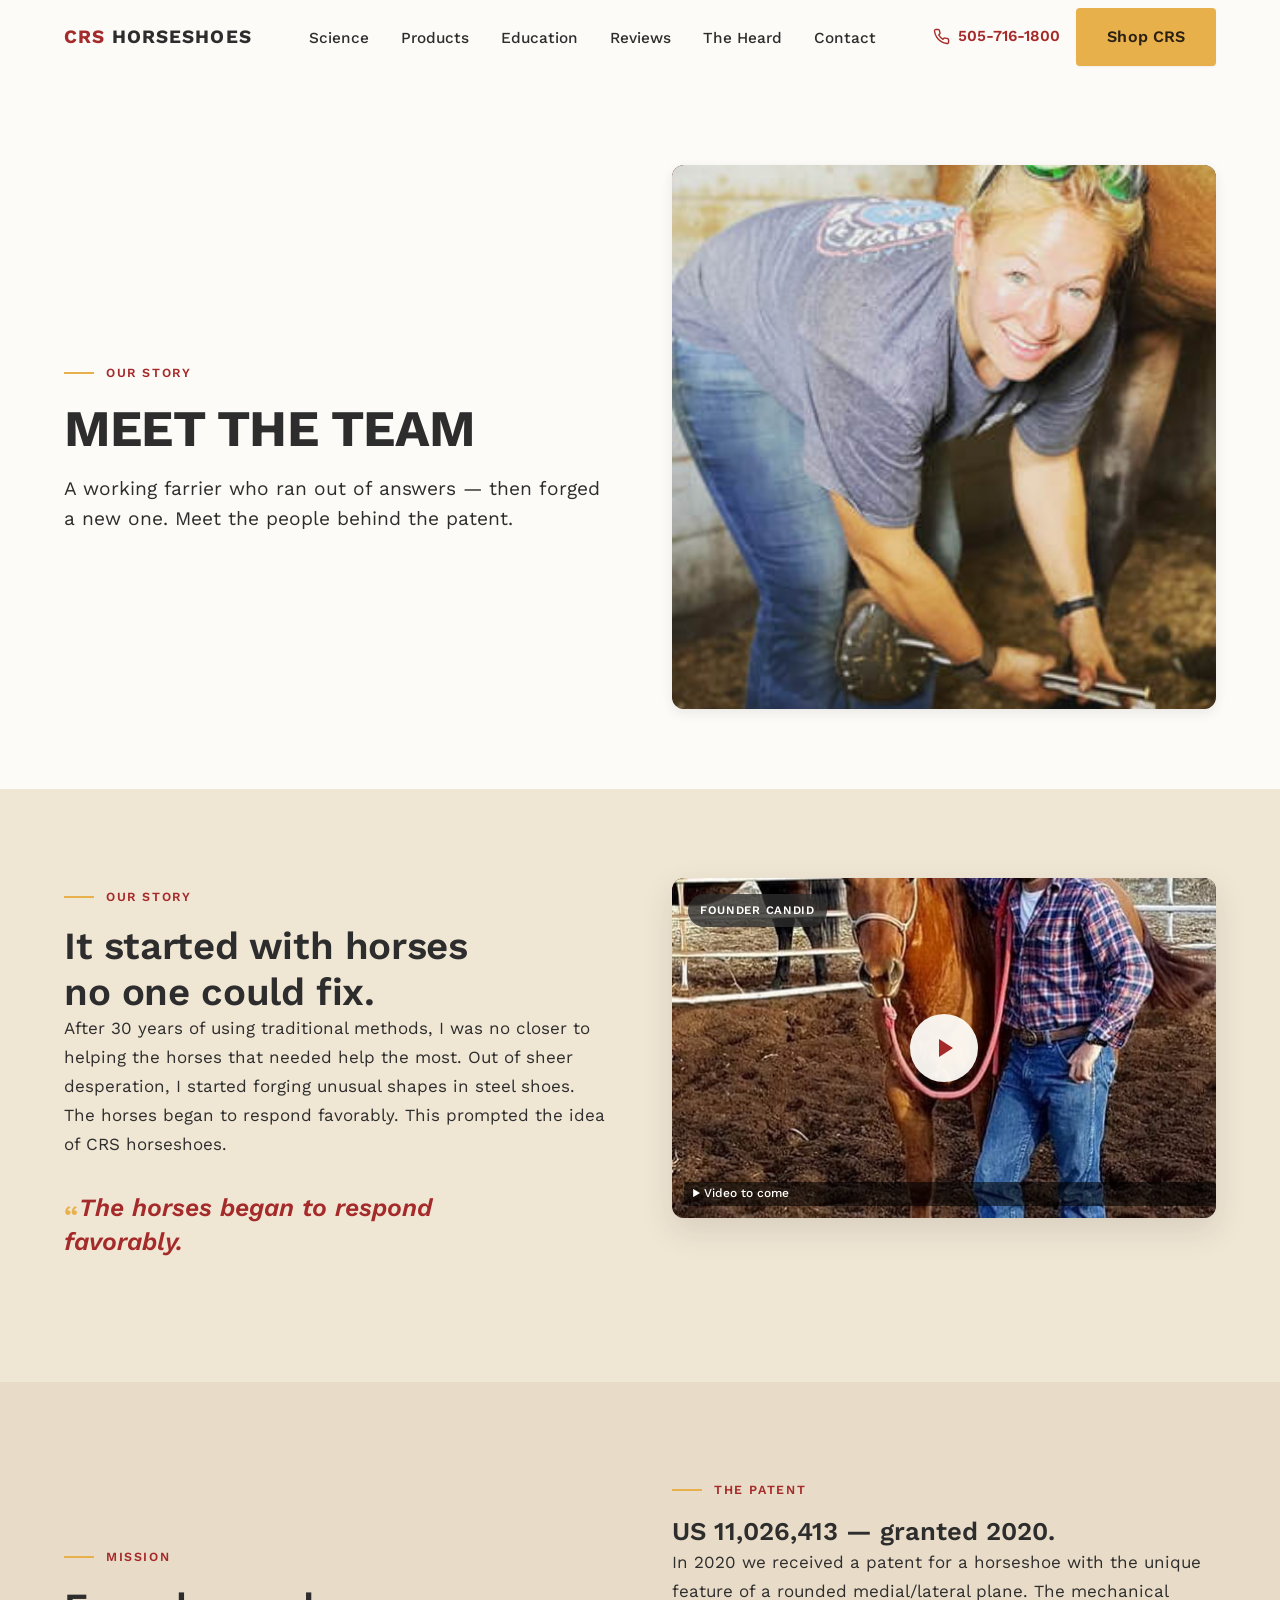
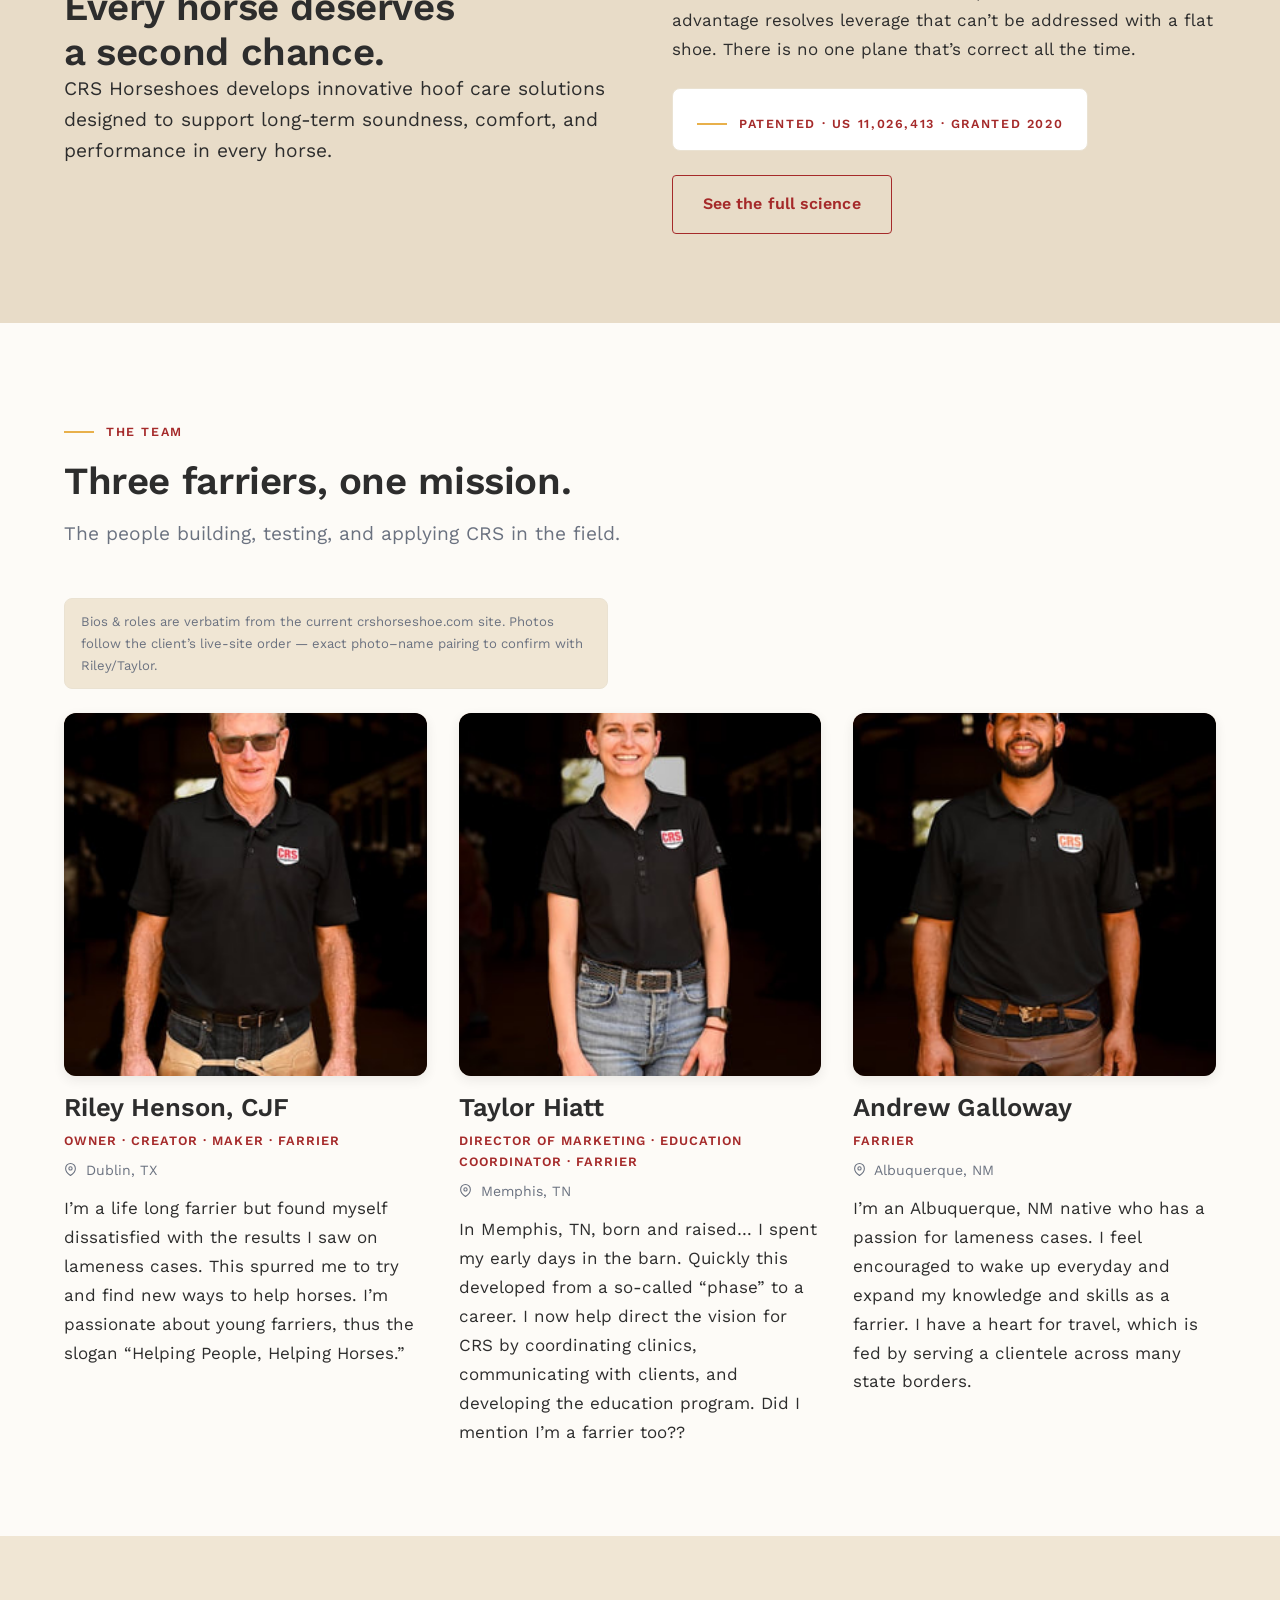
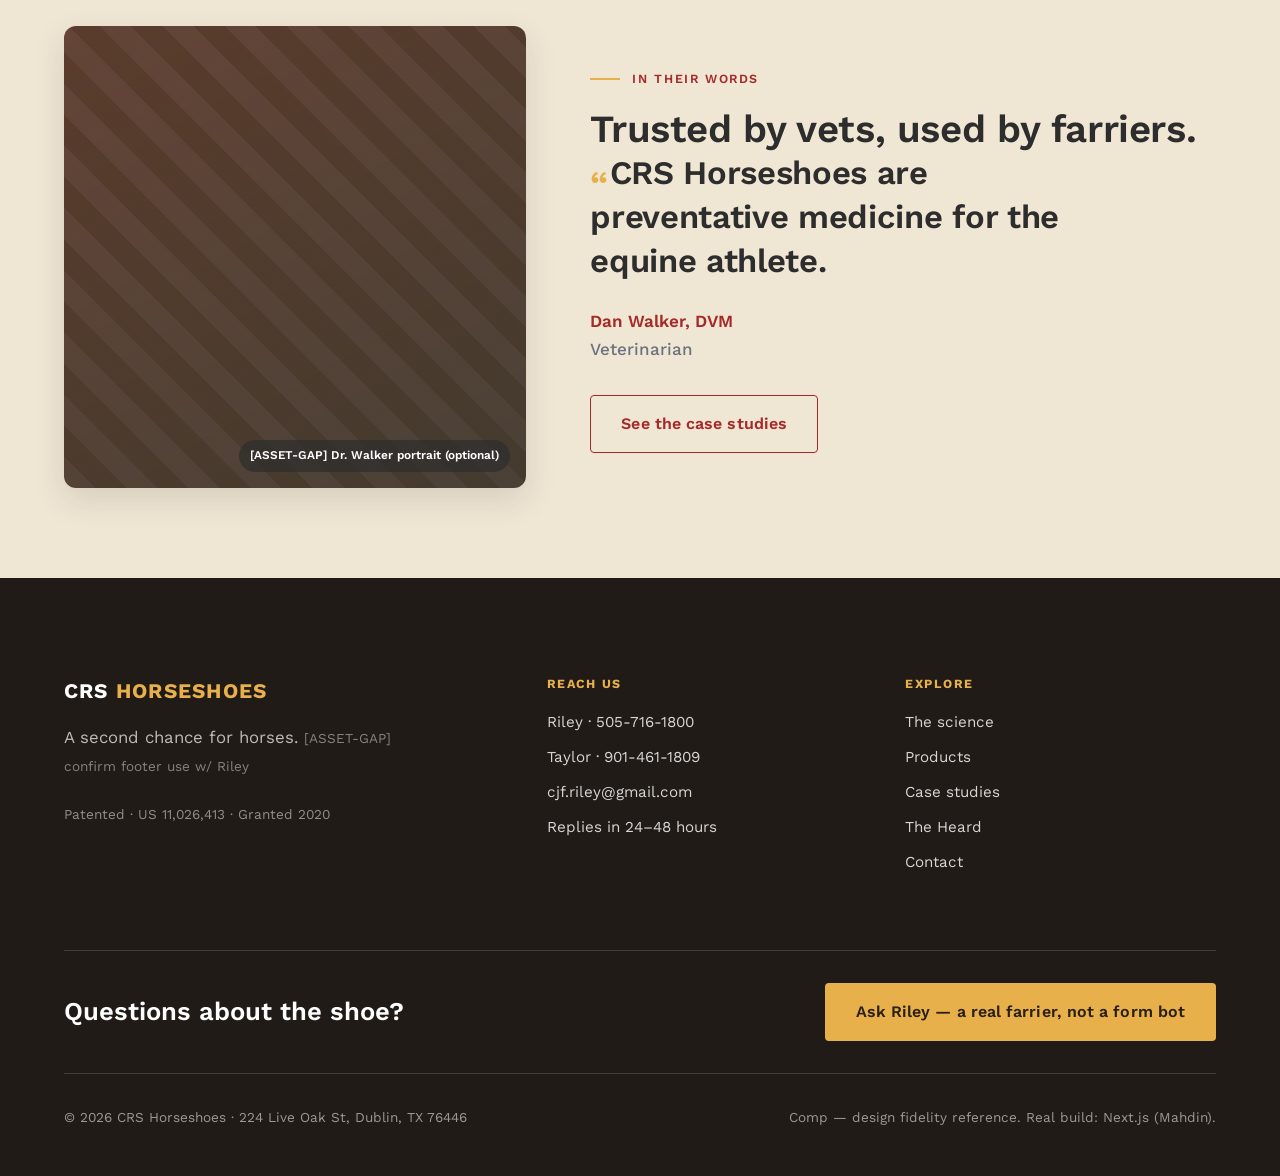
==== about.html @ eae15b67 "CRS Horseshoes review draft (homepage round 6 + shared shell on all pages) Co-Authored-By: Claude Op" ====
<!DOCTYPE html>
<html lang="en">
<head>
<meta charset="UTF-8" />
<meta name="robots" content="noindex, nofollow" />
<meta name="viewport" content="width=device-width, initial-scale=1" />
<title>Meet the Team — CRS Horseshoes | Dublin, TX</title>
<meta name="description" content="The working farriers behind the patent. Riley Henson CJF invented CRS Horseshoes after 30 years of frustration with traditional lameness care. Meet the team." />
<!--
  CRS HORSESHOES — ABOUT PAGE COMP (2 of 11)
  Copy: copy/04-about.md (approved, light-touch). Design: shared comps/crs.css
  (locked MASTER.md, defects reconciled there). Verified desktop+mobile.
  Team: Riley/Taylor/Andrew only. Charles/Morgan/Megan deleted per client.
  H1 "MEET THE TEAM" = client KEEP verbatim.
-->
<link rel="preconnect" href="https://fonts.googleapis.com" />
<link rel="preconnect" href="https://fonts.gstatic.com" crossorigin />
<link href="https://fonts.googleapis.com/css2?family=Work+Sans:ital,wght@0,300..700;1,400..600&display=swap" rel="stylesheet" />
<link rel="stylesheet" href="crs.css" />
<link rel="stylesheet" href="upgrade.css" />
</head>
<body class="u-page">

<header class="site-header" id="siteHeader">
  <div class="container">
    <nav class="nav" aria-label="Primary">
      <a href="home.html" class="brand">CRS <span>HORSESHOES</span></a>
      <ul class="nav-links">
        <li><a href="science.html">Science</a></li>
        <li><a href="products.html">Products</a></li>
        <li><a href="education.html">Education</a></li>
        <li><a href="reviews.html">Reviews</a></li>
        <li><a href="the-heard.html">The Heard</a></li>
        <li><a href="contact.html">Contact</a></li>
      </ul>
      <div class="nav-cta">
        <a class="nav-phone" href="tel:+15057161800" aria-label="Call Riley at 505-716-1800">
          <svg viewBox="0 0 24 24" fill="none" stroke="currentColor" stroke-width="2" stroke-linecap="round" stroke-linejoin="round"><path d="M22 16.92v3a2 2 0 0 1-2.18 2 19.79 19.79 0 0 1-8.63-3.07 19.5 19.5 0 0 1-6-6 19.79 19.79 0 0 1-3.07-8.67A2 2 0 0 1 4.11 2h3a2 2 0 0 1 2 1.72c.13.96.36 1.9.7 2.81a2 2 0 0 1-.45 2.11L8.09 9.91a16 16 0 0 0 6 6l1.27-1.27a2 2 0 0 1 2.11-.45c.91.34 1.85.57 2.81.7A2 2 0 0 1 22 16.92z"/></svg>
          505-716-1800
        </a>
        <a class="btn btn-primary" href="shop.html">Shop CRS</a>
        <button class="nav-toggle" aria-label="Open menu">
          <svg viewBox="0 0 24 24" fill="none" stroke="currentColor" stroke-width="2" stroke-linecap="round"><line x1="3" y1="6" x2="21" y2="6"/><line x1="3" y1="12" x2="21" y2="12"/><line x1="3" y1="18" x2="21" y2="18"/></svg>
        </button>
      </div>
    </nav>
  </div>
</header>

<main id="about">

  <!-- ① PAGE HERO -->
  <section class="page-hero">
    <div class="container">
      <div class="grid-2">
        <div class="reveal-hero">
          <div class="eyebrow">Our story</div>
          <h1 class="h1">MEET THE TEAM</h1><!-- [VERBATIM] client KEEP -->
          <p class="lead">A working farrier who ran out of answers &mdash; then forged a new one. Meet the people behind the patent.</p><!-- [NEW] -->
        </div>
        <div class="team-photo ph-host" role="img" aria-label="CRS team">
          <img class="ph-img" src="assets/img-3289.jpeg" alt="CRS team" />
        </div>
      </div>
    </div>
  </section>

  <!-- ② OUR STORY -->
  <section class="sec band">
    <div class="container">
      <div class="story-grid">
        <div>
          <div class="eyebrow">Our story</div>
          <h2 class="h2">It started with horses no one could fix.</h2><!-- [NEW] -->
          <div class="body">
            <!-- [VERBATIM] Riley's founding narrative — do not rewrite -->
            <p>After 30 years of using traditional methods, I was no closer to helping the horses that needed help the most. Out of sheer desperation, I started forging unusual shapes in steel shoes.</p>
            <p>The horses began to respond favorably. This prompted the idea of CRS horseshoes.</p>
          </div>
          <p class="pull">The horses began to respond favorably.</p><!-- [VERBATIM] as pull -->
        </div>
        <div>
          <div class="story-media ph-host" role="img" aria-label="Riley Henson at work">
            <img class="ph-img" src="assets/image000000.jpg" alt="Riley Henson at work" />
            <span class="media-tag">Founder candid</span>
            <div class="play" aria-hidden="true"><svg viewBox="0 0 24 24" fill="currentColor"><polygon points="5 3 19 12 5 21 5 3"/></svg></div>
            <span class="media-note" style="position:absolute;bottom:var(--s-3);left:var(--s-3);z-index:2;font-size:.75rem;background:rgba(0,0,0,.55);color:#fff;padding:2px 8px;border-radius:var(--r-sm)">&#9654; Video to come</span>
          </div>
        </div>
      </div>
    </div>
  </section>

  <!-- ③ MISSION + PATENT -->
  <section class="sec band-cream">
    <div class="container">
      <div class="grid-2">
        <div>
          <div class="eyebrow">Mission</div>
          <h2 class="h2">Every horse deserves a second chance.</h2><!-- [NEW] -->
          <!-- [VERBATIM] mission statement -->
          <p class="lead">CRS Horseshoes develops innovative hoof care solutions designed to support long-term soundness, comfort, and performance in every horse.</p>
        </div>
        <div>
          <div class="eyebrow">The patent</div>
          <h3 class="h3">US&nbsp;11,026,413 &mdash; granted 2020.</h3><!-- [NEW] + verbatim number -->
          <div class="body">
            <!-- [VERBATIM] patent story -->
            <p>In 2020 we received a patent for a horseshoe with the unique feature of a rounded medial/lateral plane. The mechanical advantage resolves leverage that can&rsquo;t be addressed with a flat shoe. There is no one plane that&rsquo;s correct all the time.</p>
          </div>
          <div style="margin-top:var(--s-6);padding:var(--s-4) var(--s-6);background:var(--color-surface);border:1px solid var(--color-border);border-radius:var(--r-md);display:inline-block">
            <p class="eyebrow" style="margin-bottom:0">Patented &middot; US&nbsp;11,026,413 &middot; Granted 2020</p><!-- [NEW] badge -->
          </div>
          <div style="margin-top:var(--s-6)">
            <a class="btn btn-secondary" href="science.html">See the full science</a><!-- [NEW] CTA -->
          </div>
        </div>
      </div>
    </div>
  </section>

  <!-- ④ TEAM -->
  <section class="sec">
    <div class="container">
      <div class="sec-head">
        <div class="eyebrow">The team</div><!-- [NEW] -->
        <h2 class="h2">Three farriers, one mission.</h2><!-- [NEW] -->
        <p class="lead muted">The people building, testing, and applying CRS in the field.</p><!-- [NEW] -->
      </div>
      <p class="muted" style="font-size:.82rem;margin-bottom:var(--s-6);padding:var(--s-3) var(--s-4);background:var(--color-cream-light);border:1px solid var(--color-border);border-radius:var(--r-md)">Bios &amp; roles are verbatim from the current crshorseshoe.com site. Photos follow the client&rsquo;s live-site order &mdash; exact photo&ndash;name pairing to confirm with Riley/Taylor.</p>

      <div class="team-grid">

        <!-- Riley Henson CJF — photo + bio verbatim from live crshorseshoe.com -->
        <article class="team-card">
          <div class="team-photo ph-host" role="img" aria-label="CRS Horseshoes farrier">
            <img class="ph-img" src="assets/img-2659.jpg" alt="CRS Horseshoes farrier in a black CRS polo" />
          </div>
          <h3 class="h3" style="margin-bottom:0">Riley Henson, CJF</h3><!-- [VERBATIM] -->
          <div class="team-role">Owner &middot; Creator &middot; Maker &middot; Farrier</div><!-- [VERBATIM] -->
          <p class="muted" style="font-size:.88rem;margin-bottom:var(--s-3)">
            <svg viewBox="0 0 24 24" fill="none" stroke="currentColor" stroke-width="2" stroke-linecap="round" stroke-linejoin="round" style="width:13px;height:13px;display:inline;vertical-align:-1px;margin-right:4px" aria-hidden="true"><path d="M21 10c0 7-9 13-9 13s-9-6-9-13a9 9 0 0 1 18 0z"/><circle cx="12" cy="10" r="3"/></svg>
            Dublin, TX<!-- [VERBATIM] -->
          </p>
          <!-- [VERBATIM] full bio, live site -->
          <p class="body">I&rsquo;m a life long farrier but found myself dissatisfied with the results I saw on lameness cases. This spurred me to try and find new ways to help horses. I&rsquo;m passionate about young farriers, thus the slogan &ldquo;Helping People, Helping Horses.&rdquo;</p>
        </article>

        <!-- Taylor Hiatt — photo + bio verbatim from live crshorseshoe.com -->
        <article class="team-card">
          <div class="team-photo ph-host" role="img" aria-label="CRS Horseshoes farrier">
            <img class="ph-img" src="assets/img-2661.jpg" alt="CRS Horseshoes farrier in a black CRS polo" />
          </div>
          <h3 class="h3" style="margin-bottom:0">Taylor Hiatt</h3><!-- [VERBATIM] -->
          <div class="team-role">Director of Marketing &middot; Education Coordinator &middot; Farrier</div><!-- [VERBATIM] -->
          <p class="muted" style="font-size:.88rem;margin-bottom:var(--s-3)">
            <svg viewBox="0 0 24 24" fill="none" stroke="currentColor" stroke-width="2" stroke-linecap="round" stroke-linejoin="round" style="width:13px;height:13px;display:inline;vertical-align:-1px;margin-right:4px" aria-hidden="true"><path d="M21 10c0 7-9 13-9 13s-9-6-9-13a9 9 0 0 1 18 0z"/><circle cx="12" cy="10" r="3"/></svg>
            Memphis, TN<!-- [VERBATIM] -->
          </p>
          <!-- [VERBATIM] full bio, live site -->
          <p class="body">In Memphis, TN, born and raised&hellip; I spent my early days in the barn. Quickly this developed from a so-called &ldquo;phase&rdquo; to a career. I now help direct the vision for CRS by coordinating clinics, communicating with clients, and developing the education program. Did I mention I&rsquo;m a farrier too??</p>
        </article>

        <!-- Andrew Galloway — photo + bio verbatim from live crshorseshoe.com -->
        <article class="team-card">
          <div class="team-photo ph-host" role="img" aria-label="CRS Horseshoes farrier">
            <img class="ph-img" src="assets/img-2660.jpg" alt="CRS Horseshoes farrier in a black CRS polo" />
          </div>
          <h3 class="h3" style="margin-bottom:0">Andrew Galloway</h3><!-- [VERBATIM] -->
          <div class="team-role">Farrier</div><!-- [VERBATIM] -->
          <p class="muted" style="font-size:.88rem;margin-bottom:var(--s-3)">
            <svg viewBox="0 0 24 24" fill="none" stroke="currentColor" stroke-width="2" stroke-linecap="round" stroke-linejoin="round" style="width:13px;height:13px;display:inline;vertical-align:-1px;margin-right:4px" aria-hidden="true"><path d="M21 10c0 7-9 13-9 13s-9-6-9-13a9 9 0 0 1 18 0z"/><circle cx="12" cy="10" r="3"/></svg>
            Albuquerque, NM<!-- [VERBATIM] -->
          </p>
          <!-- [VERBATIM] full bio, live site -->
          <p class="body">I&rsquo;m an Albuquerque, NM native who has a passion for lameness cases. I feel encouraged to wake up everyday and expand my knowledge and skills as a farrier. I have a heart for travel, which is fed by serving a clientele across many state borders.</p>
        </article>

      </div>
    </div>
  </section>

  <!-- ⑤ VET TRUST BAR -->
  <section class="sec band">
    <div class="container">
      <div class="quote-grid">
        <div class="quote-media" aria-hidden="true">
          <span>[ASSET-GAP] Dr. Walker portrait (optional)</span>
        </div>
        <div>
          <div class="eyebrow">In their words</div><!-- [NEW] -->
          <h2 class="h2">Trusted by vets, used by farriers.</h2><!-- [NEW] -->
          <!-- [VERBATIM] -->
          <blockquote>CRS Horseshoes are preventative medicine for the equine athlete.</blockquote>
          <cite>Dan Walker, DVM<br><span>Veterinarian</span></cite><!-- [VERBATIM] -->
          <div style="margin-top:var(--s-8)">
            <a class="btn btn-secondary" href="reviews.html">See the case studies</a><!-- [NEW] CTA -->
          </div>
        </div>
      </div>
    </div>
  </section>

</main>

<footer>
  <div class="container">
    <div class="foot-grid">
      <div class="foot-brand">
        <div class="brand">CRS <span>HORSESHOES</span></div>
        <p class="foot-tag">A second chance for horses. <span style="color:rgba(255,255,255,.45);font-size:.85rem">[ASSET-GAP] confirm footer use w/ Riley</span></p>
        <p style="font-size:.85rem;color:rgba(255,255,255,.5)">Patented &middot; US&nbsp;11,026,413 &middot; Granted 2020</p>
      </div>
      <div class="foot-col">
        <div class="foot-h">Reach us</div>
        <a href="tel:+15057161800">Riley &middot; 505-716-1800</a>
        <a href="tel:+19014611809">Taylor &middot; 901-461-1809</a>
        <a href="mailto:cjf.riley@gmail.com">cjf.riley@gmail.com</a>
        <p>Replies in 24&ndash;48 hours</p>
      </div>
      <div class="foot-col">
        <div class="foot-h">Explore</div>
        <a href="science.html">The science</a>
        <a href="products.html">Products</a>
        <a href="reviews.html">Case studies</a>
        <a href="the-heard.html">The Heard</a>
        <a href="contact.html">Contact</a>
      </div>
    </div>
    <div class="foot-cta">
      <h3 class="h3">Questions about the shoe?</h3><!-- [NEW] -->
      <a class="btn btn-primary" href="contact.html">Ask Riley &mdash; a real farrier, not a form bot</a><!-- [NEW] -->
    </div>
    <div class="foot-bottom">
      <span>&copy; 2026 CRS Horseshoes &middot; 224 Live Oak St, Dublin, TX 76446</span>
      <span>Comp &mdash; design fidelity reference. Real build: Next.js (Mahdin).</span>
    </div>
  </div>
</footer>

<div class="mobile-bar" aria-label="Quick contact">
  <a href="tel:+15057161800"><svg viewBox="0 0 24 24" fill="none" stroke="currentColor" stroke-width="2" stroke-linecap="round" stroke-linejoin="round"><path d="M22 16.92v3a2 2 0 0 1-2.18 2 19.79 19.79 0 0 1-8.63-3.07 19.5 19.5 0 0 1-6-6 19.79 19.79 0 0 1-3.07-8.67A2 2 0 0 1 4.11 2h3a2 2 0 0 1 2 1.72c.13.96.36 1.9.7 2.81a2 2 0 0 1-.45 2.11L8.09 9.91a16 16 0 0 0 6 6l1.27-1.27a2 2 0 0 1 2.11-.45c.91.34 1.85.57 2.81.7A2 2 0 0 1 22 16.92z"/></svg>Call Riley</a>
  <a href="sms:+19014611809"><svg viewBox="0 0 24 24" fill="none" stroke="currentColor" stroke-width="2" stroke-linecap="round" stroke-linejoin="round"><path d="M21 15a2 2 0 0 1-2 2H7l-4 4V5a2 2 0 0 1 2-2h14a2 2 0 0 1 2 2z"/></svg>Text Taylor</a>
  <a class="mb-shop" href="home.html#buy"><svg viewBox="0 0 24 24" fill="none" stroke="currentColor" stroke-width="2" stroke-linecap="round" stroke-linejoin="round"><path d="M6 2 3 6v14a2 2 0 0 0 2 2h14a2 2 0 0 0 2-2V6l-3-4z"/><line x1="3" y1="6" x2="21" y2="6"/><path d="M16 10a4 4 0 0 1-8 0"/></svg>Shop</a>
</div>

<script>
  var h=document.getElementById('siteHeader');
  var s=function(){h.classList.toggle('scrolled',window.scrollY>16)};
  s();window.addEventListener('scroll',s,{passive:true});
</script>

</body>
</html>
---- crs.css ----
/* ============================================================
   CRS HORSESHOES — SHARED COMP STYLESHEET
   Single source of truth for all 11 page comps.
   Locked design system: design-system/crs-horseshoes/MASTER.md
   (Direction D Classic CRS Red, Work Sans, Editorial + Soft UI).

   Reconciled MASTER latent defects (executing it correctly,
   NOT relitigating the locked direction):
   1. Shadows: charcoal rgba(45,45,45,…) per MASTER color-rules
      text (the MASTER shadow TABLE still holds stale Direction-C
      green rgba(31,74,63,…) which clashes with red/gold/ivory).
   2. Primary CTA: locked gold (#E8B04B) + charcoal ink, NOT white.
      MASTER button CSS says color:white on gold ≈ 1.5:1 and fails
      its own 4.5:1 rule. Charcoal-on-gold ≈ 7:1, passes AA.
   3. Eyebrow ink = primary red, NOT gold. Passes 4.5:1 on ivory
      AND honors MASTER's "gold = CTAs only, never body text".

   Do NOT add JS-observer opacity-gated scroll reveal — comps must
   survive fast scroll, full-page screenshots, static deploy, no-JS.
   MOTION V2 (end of file) honors that: native CSS scroll-driven
   animations gated behind @supports + prefers-reduced-motion, with
   fully-visible base styles — unsupported browsers / screenshots /
   no-JS all get the complete page.
   ============================================================ */

:root{
  --color-primary:#A52A2A; --color-primary-dark:#7A1F1F;
  --color-accent:#E8B04B;  --color-accent-dark:#C9963F;
  --color-bg:#FDFBF7;      --color-surface:#FFFFFF;
  --color-cream:#E8DCC8;   --color-cream-light:#F0E6D4;
  --color-text:#2D2D2D;    --color-text-muted:#6B7280;
  --color-border:#EAE2D2;

  --shadow-sm:0 1px 2px rgba(45,45,45,.06);
  --shadow-md:0 4px 12px rgba(45,45,45,.09);
  --shadow-lg:0 12px 32px rgba(45,45,45,.13);
  --shadow-xl:0 24px 48px rgba(45,45,45,.18);

  --r-sm:4px; --r-md:8px; --r-lg:12px; --r-xl:20px; --r-full:9999px;

  --s-1:4px;--s-2:8px;--s-3:12px;--s-4:16px;--s-5:20px;--s-6:24px;--s-8:32px;
  --s-12:48px;--s-16:64px;--s-24:96px;--s-32:128px;

  --ease:cubic-bezier(.16,1,.3,1);
  --ease-soft:cubic-bezier(.4,0,.2,1);
  --t-fast:160ms; --t:220ms; --t-slow:300ms;

  --container:1200px;
  --z-nav:50; --z-stickybar:40;
}

*,*::before,*::after{box-sizing:border-box;margin:0;padding:0}
html{-webkit-text-size-adjust:100%;scroll-behavior:smooth}
body{
  font-family:'Work Sans',system-ui,sans-serif;
  background:var(--color-bg); color:var(--color-text);
  font-size:17px; line-height:1.65; font-weight:400;
  -webkit-font-smoothing:antialiased; text-rendering:optimizeLegibility;
}
img{max-width:100%;display:block}
a{color:inherit;text-decoration:none}
::selection{background:var(--color-accent);color:var(--color-primary-dark)}
.container{max-width:var(--container);margin:0 auto;padding:0 var(--s-6)}
.visually-hidden{position:absolute;width:1px;height:1px;overflow:hidden;clip:rect(0 0 0 0);white-space:nowrap}

/* TYPE — text-wrap:balance kills headline orphans, degrades safely */
.display{font-size:clamp(2.85rem,6.2vw,5.25rem);font-weight:700;line-height:1.06;letter-spacing:-.02em;text-wrap:balance;overflow-wrap:break-word}
h1,.h1{font-size:clamp(2.1rem,4vw,3.25rem);font-weight:700;line-height:1.14;letter-spacing:-.015em;text-wrap:balance;overflow-wrap:break-word}
h2,.h2{font-size:clamp(1.7rem,3vw,2.4rem);font-weight:600;line-height:1.18;letter-spacing:-.01em;text-wrap:balance;overflow-wrap:break-word}
h3,.h3{font-size:clamp(1.35rem,2vw,1.65rem);font-weight:600;line-height:1.25}
h4,.h4{font-size:1.18rem;font-weight:600;line-height:1.3}
.lead{font-size:clamp(1.12rem,1.5vw,1.32rem);line-height:1.6;color:var(--color-text);font-weight:400}
.body{font-size:1.0625rem;line-height:1.7}
.muted{color:var(--color-text-muted)}
p{max-width:68ch}

.eyebrow{
  display:inline-flex;align-items:center;gap:var(--s-3);
  font-size:.78rem;font-weight:600;letter-spacing:.13em;text-transform:uppercase;
  color:var(--color-primary);margin-bottom:var(--s-4);
}
.eyebrow::before{content:"";width:30px;height:2px;background:var(--color-accent);flex:none}
.eyebrow.center{justify-content:center}

/* BUTTONS — gold fill + charcoal ink (a11y fix vs MASTER white-on-gold) */
.btn{
  display:inline-flex;align-items:center;justify-content:center;gap:var(--s-2);
  padding:15px 30px;border-radius:var(--r-sm);font-weight:600;font-size:1rem;
  letter-spacing:.005em;cursor:pointer;border:1.5px solid transparent;
  transition:background-color var(--t) var(--ease-soft),color var(--t) var(--ease-soft),
             box-shadow var(--t) var(--ease-soft),border-color var(--t) var(--ease-soft),
             transform var(--t-fast) var(--ease-soft);
  min-height:48px;
}
.btn:active{transform:scale(.97)}
.btn-primary{background:var(--color-accent);color:#2A2014;box-shadow:var(--shadow-sm)}
.btn-primary:hover{background:var(--color-accent-dark);box-shadow:var(--shadow-md)}
.btn-secondary{background:transparent;color:var(--color-primary);border-color:var(--color-primary)}
.btn-secondary:hover{background:var(--color-primary);color:#fff}
.btn-ghost{padding:10px 4px;color:var(--color-primary);font-weight:600;background:none;border:none;cursor:pointer}
.btn-ghost:hover{color:var(--color-primary-dark)}
.btn svg{width:18px;height:18px;flex:none}
:focus-visible{outline:3px solid var(--color-accent);outline-offset:3px;border-radius:2px}

/* HEADER — solid ivory (MASTER bans glassmorphism) */
.site-header{
  position:sticky;top:0;z-index:var(--z-nav);background:var(--color-bg);
  border-bottom:1px solid transparent;
  transition:box-shadow var(--t) var(--ease-soft),border-color var(--t) var(--ease-soft);
}
.site-header.scrolled{box-shadow:var(--shadow-sm);border-bottom-color:var(--color-border)}
.nav{display:flex;align-items:center;justify-content:space-between;height:74px;gap:var(--s-8)}
.brand{font-weight:700;font-size:1.18rem;letter-spacing:.06em;color:var(--color-primary);white-space:nowrap}
.brand span{color:var(--color-text)}
.nav-links{display:flex;align-items:center;gap:var(--s-8);list-style:none}
.nav-links a{font-size:.96rem;font-weight:500;color:var(--color-text);position:relative;padding:6px 0;transition:color var(--t-fast) var(--ease-soft)}
.nav-links a::after{content:"";position:absolute;left:0;right:100%;bottom:0;height:2px;background:var(--color-primary);transition:right var(--t) var(--ease)}
.nav-links a:hover{color:var(--color-primary)}
.nav-links a:hover::after,.nav-links a.active::after{right:0}
.nav-links a.active{color:var(--color-primary);font-weight:600}
.nav-cta{display:flex;align-items:center;gap:var(--s-4)}
.nav-phone{display:inline-flex;align-items:center;gap:8px;font-weight:600;color:var(--color-primary);font-size:.96rem}
.nav-phone svg{width:17px;height:17px}
.nav-toggle{display:none;background:none;border:none;cursor:pointer;color:var(--color-primary);padding:10px;min-width:44px;min-height:44px}

/* HERO */
.hero{padding:clamp(var(--s-16),9vw,var(--s-32)) 0 clamp(var(--s-16),7vw,var(--s-24))}
.hero-grid{display:grid;grid-template-columns:1.05fr .95fr;gap:clamp(var(--s-12),5vw,var(--s-24));align-items:center}
.hero-text .display,.hero-text .h1{margin-bottom:var(--s-6)}
.hero-text .lead{margin-bottom:var(--s-8);max-width:32ch}
.hero-ctas{display:flex;gap:var(--s-4);flex-wrap:wrap}
.hero-media{
  position:relative;aspect-ratio:4/5;border-radius:var(--r-lg);overflow:hidden;
  background:linear-gradient(160deg,rgba(122,31,31,.20),rgba(45,45,45,.42)),
    repeating-linear-gradient(45deg,#6b5a48 0 22px,#5e4e3d 22px 44px);
  box-shadow:var(--shadow-xl);
}
.media-tag{position:absolute;left:16px;top:16px;z-index:2;background:rgba(45,45,45,.78);color:#fff;
  font-size:.72rem;font-weight:600;letter-spacing:.06em;text-transform:uppercase;padding:7px 12px;border-radius:var(--r-xl)}
.play{position:absolute;inset:0;margin:auto;width:84px;height:84px;border-radius:var(--r-full);
  background:rgba(253,251,247,.95);display:grid;place-items:center;color:var(--color-primary);
  box-shadow:var(--shadow-lg);transition:background-color var(--t) var(--ease-soft),color var(--t) var(--ease-soft),transform var(--t) var(--ease)}
.play svg{width:30px;height:30px;margin-left:4px}
[role=button]{cursor:pointer}
[role=button]:hover .play{background:#fff;color:var(--color-primary-dark);transform:scale(1.05)}
.media-note{position:absolute;left:0;right:0;bottom:0;padding:14px 16px;z-index:2;
  background:linear-gradient(transparent,rgba(45,45,45,.66));color:#fff;
  display:flex;justify-content:space-between;gap:12px;font-size:.8rem;font-weight:500}
.asset-gap{outline:2px dashed rgba(255,255,255,.5);outline-offset:-10px}
/* real photo dropped into any aspect-ratio media box (harvested from live site) */
.ph-img{position:absolute;inset:0;width:100%;height:100%;object-fit:cover;display:block;border-radius:inherit;z-index:0}
.ph-host{position:relative;overflow:hidden}
.ph-host>.media-tag,.ph-host>.media-note,.ph-host>.play,.ph-host>.spot-label,.ph-host>.embed-tag{z-index:2}

/* SECTION SHELLS */
section{position:relative}
.band{background:var(--color-cream-light)}
.band-cream{background:var(--color-cream)}
.sec{padding:clamp(var(--s-16),7vw,var(--s-24)) 0}
.sec-narrow{max-width:780px;margin:0 auto}
.sec-head{margin-bottom:var(--s-12)}
.sec-head.center{text-align:center;max-width:760px;margin-inline:auto}
.sec-head.split{display:flex;justify-content:space-between;align-items:flex-end;gap:var(--s-8);flex-wrap:wrap}
.sec-head h2{margin-bottom:var(--s-4)}
.value{text-align:center;max-width:880px;margin:0 auto}
.value h2{margin-bottom:var(--s-6)}

/* CARDS / GRID PRIMITIVES (reused across pages) */
.grid-3{display:grid;grid-template-columns:repeat(3,1fr);gap:var(--s-6)}
.grid-2{display:grid;grid-template-columns:1fr 1fr;gap:clamp(var(--s-12),5vw,var(--s-24));align-items:center}
.card{background:var(--color-surface);border:1px solid var(--color-border);border-radius:var(--r-md);
  padding:var(--s-6);box-shadow:var(--shadow-sm);
  transition:box-shadow var(--t) var(--ease-soft),border-color var(--t) var(--ease-soft)}
.card:hover{box-shadow:var(--shadow-md);border-color:var(--color-primary)}

/* CHALLENGE SELECTOR */
.ch-grid{display:grid;grid-template-columns:repeat(3,1fr);gap:var(--s-4);margin-bottom:var(--s-8)}
.ch-card{display:flex;flex-direction:column;gap:var(--s-3);padding:var(--s-6);
  background:var(--color-surface);border:1px solid var(--color-border);border-radius:var(--r-md);box-shadow:var(--shadow-sm);
  transition:box-shadow var(--t) var(--ease-soft),border-color var(--t) var(--ease-soft)}
.ch-card:hover{box-shadow:var(--shadow-md);border-color:var(--color-primary)}
.ch-problem{font-weight:600;font-size:1.08rem}
.ch-route{color:var(--color-text-muted);font-size:.95rem}
.ch-route strong{color:var(--color-primary)}
.ch-foot{text-align:center;color:var(--color-text-muted)}
.ch-foot a{color:var(--color-primary);font-weight:600;border-bottom:1px solid var(--color-accent)}

/* STORY / SPLIT MEDIA */
.story-grid{display:grid;grid-template-columns:1fr 1fr;gap:clamp(var(--s-12),5vw,var(--s-24));align-items:start}
.pull{font-size:1.55rem;line-height:1.4;font-weight:600;font-style:italic;color:var(--color-primary);margin:var(--s-8) 0;max-width:30ch}
.pull::before{content:"\201C";color:var(--color-accent);font-style:normal;font-size:1.15em;line-height:0;vertical-align:-.35em;margin-right:.04em}
.story-media{position:relative;aspect-ratio:16/10;border-radius:var(--r-lg);overflow:hidden;
  background:linear-gradient(150deg,rgba(122,31,31,.22),rgba(45,45,45,.45)),repeating-linear-gradient(45deg,#5e4e3d 0 22px,#52432f 22px 44px);
  box-shadow:var(--shadow-lg);margin-bottom:var(--s-6)}
.story-media .play{width:68px;height:68px}.story-media .play svg{width:24px;height:24px}

/* CTA TILES */
.tiles{display:grid;grid-template-columns:1fr 1fr;gap:var(--s-3)}
.tile{display:flex;flex-direction:column;gap:6px;padding:var(--s-4) var(--s-6);
  border:1px solid var(--color-border);border-radius:var(--r-md);background:var(--color-surface);
  box-shadow:var(--shadow-sm);transition:box-shadow var(--t) var(--ease-soft),border-color var(--t) var(--ease-soft)}
.tile:hover{box-shadow:var(--shadow-md);border-color:var(--color-primary)}
.tile.primary{background:var(--color-primary);color:#fff;border-color:var(--color-primary)}
.tile.primary .tile-label{color:rgba(255,255,255,.78)}
.tile-label{font-size:.72rem;font-weight:600;letter-spacing:.1em;text-transform:uppercase;color:var(--color-text-muted)}
.tile-title{font-weight:600;font-size:1.04rem;display:flex;align-items:center;gap:8px}
.tile svg{width:16px;height:16px}

/* PODCAST RAIL */
.rail-head{display:flex;justify-content:space-between;align-items:flex-end;gap:var(--s-8);margin-bottom:var(--s-8);flex-wrap:wrap}
.rail-sub{color:var(--color-text-muted);margin-top:var(--s-3)}
.subscribe{display:flex;gap:var(--s-4)}
.subscribe a{display:inline-flex;align-items:center;gap:7px;font-size:.86rem;font-weight:600;color:var(--color-primary);
  border:1px solid var(--color-border);background:var(--color-surface);padding:8px 14px;border-radius:var(--r-xl);
  transition:border-color var(--t-fast) var(--ease-soft)}
.subscribe a:hover{border-color:var(--color-primary)}
.subscribe svg{width:14px;height:14px}
.rail{display:flex;gap:var(--s-4);overflow-x:auto;padding-bottom:var(--s-4);scroll-snap-type:x mandatory;-webkit-overflow-scrolling:touch}
.rail::-webkit-scrollbar{height:6px}.rail::-webkit-scrollbar-thumb{background:var(--color-border);border-radius:99px}
.ep{flex:0 0 290px;scroll-snap-align:start;border:1px solid var(--color-border);border-radius:var(--r-md);overflow:hidden;background:var(--color-surface);box-shadow:var(--shadow-sm)}
.ep-art{aspect-ratio:16/9;display:grid;place-items:center;background:linear-gradient(135deg,#7A1F1F,#2D2D2D);color:rgba(255,255,255,.82);
  font-size:.78rem;font-weight:600;letter-spacing:.06em;text-transform:uppercase}
.ep-body{padding:var(--s-5) var(--s-6) var(--s-6)}
.ep-meta{font-size:.76rem;font-weight:600;letter-spacing:.06em;text-transform:uppercase;color:var(--color-text-muted);margin-bottom:8px}
.ep-body h4{margin-bottom:6px}.ep-body p{font-size:.93rem;color:var(--color-text-muted)}
.rail-note{display:flex;align-items:center;gap:var(--s-4);margin-top:var(--s-8);flex-wrap:wrap}
.rail-note span{font-weight:600}
.notify{display:flex;gap:var(--s-3);flex-wrap:wrap}
.notify input{padding:13px 16px;border:1.5px solid var(--color-border);border-radius:var(--r-sm);font:inherit;font-size:.95rem;min-width:260px;background:var(--color-surface)}
.notify input:focus-visible{border-color:var(--color-accent)}
.notify-mc{font-size:.85rem;color:var(--color-text-muted);width:100%}

/* HOW IT WORKS / IMAGE SPLIT */
.how-grid{display:grid;grid-template-columns:1fr 1fr;gap:clamp(var(--s-12),5vw,var(--s-24));align-items:center}
.how-grid .body p+p{margin-top:var(--s-4)}
.how-media{aspect-ratio:4/3;border-radius:var(--r-lg);background:linear-gradient(150deg,var(--color-cream),#cdbfa6);box-shadow:var(--shadow-lg);
  display:grid;place-items:center;color:rgba(45,45,45,.45);font-weight:600;font-size:.85rem;text-align:center;padding:var(--s-6)}

/* PRODUCTS */
.prod-grid{display:grid;grid-template-columns:repeat(3,1fr);gap:var(--s-6)}
.prod{border:1px solid var(--color-border);border-radius:var(--r-md);overflow:hidden;background:var(--color-surface);box-shadow:var(--shadow-sm);
  transition:box-shadow var(--t) var(--ease-soft),border-color var(--t) var(--ease-soft)}
.prod:hover{box-shadow:var(--shadow-md);border-color:var(--color-primary)}
.prod-img{aspect-ratio:4/3;display:grid;place-items:center;color:rgba(45,45,45,.42);font-weight:600;font-size:.85rem;text-align:center;padding:var(--s-4);
  background:linear-gradient(150deg,var(--color-cream),#d8caaf)}
.prod.soon .prod-img{background:linear-gradient(150deg,#dfd8cb,#c7bda9)}
.prod-body{padding:var(--s-6)}
.prod-cat{font-size:.74rem;font-weight:600;letter-spacing:.1em;text-transform:uppercase;color:var(--color-primary);margin-bottom:8px}
.prod.soon .prod-cat{color:var(--color-text-muted)}
.prod-body h4{margin-bottom:8px}
.price{font-size:1.4rem;font-weight:700;color:var(--color-primary)}
.price small{font-size:.85rem;font-weight:500;color:var(--color-text-muted)}
.prod.soon .price{color:var(--color-text-muted);font-size:1.05rem}
.prod-foot{display:flex;justify-content:space-between;align-items:center;margin-top:var(--s-4);font-size:.9rem;color:var(--color-text-muted)}
.prod-foot strong{color:var(--color-primary)}

/* SPOTLIGHT / BEFORE-AFTER */
.spot-grid{display:grid;grid-template-columns:1fr 1fr;gap:var(--s-4);margin-bottom:var(--s-6)}
.spot-img{position:relative;aspect-ratio:4/3;border-radius:var(--r-lg);overflow:hidden;box-shadow:var(--shadow-lg);
  background:linear-gradient(150deg,rgba(122,31,31,.22),rgba(45,45,45,.45)),repeating-linear-gradient(45deg,#5e4e3d 0 22px,#52432f 22px 44px)}
.spot-img.after{background:linear-gradient(150deg,rgba(232,176,75,.18),rgba(45,45,45,.32)),repeating-linear-gradient(45deg,#7c6f55 0 22px,#6e6049 22px 44px)}
.spot-label{position:absolute;left:14px;top:14px;background:rgba(45,45,45,.78);color:#fff;font-size:.72rem;font-weight:600;
  letter-spacing:.06em;text-transform:uppercase;padding:6px 11px;border-radius:var(--r-xl)}
.spot-cap{display:flex;justify-content:space-between;align-items:center;gap:var(--s-6);flex-wrap:wrap}

/* QUOTE / TESTIMONIAL */
.quote-grid{display:grid;grid-template-columns:.85fr 1.15fr;gap:clamp(var(--s-12),5vw,var(--s-24));align-items:center}
.quote-media{aspect-ratio:1;border-radius:var(--r-lg);background:linear-gradient(150deg,rgba(122,31,31,.2),rgba(45,45,45,.4)),repeating-linear-gradient(45deg,#5e4e3d 0 22px,#52432f 22px 44px);
  box-shadow:var(--shadow-lg);display:grid;place-items:end;padding:var(--s-4)}
.quote-media span{background:rgba(45,45,45,.7);color:#fff;font-size:.74rem;padding:6px 11px;border-radius:var(--r-xl);font-weight:600}
blockquote{font-size:clamp(1.5rem,2.6vw,2.05rem);line-height:1.34;font-weight:600;letter-spacing:-.01em;color:var(--color-text);max-width:24ch}
blockquote.sm{font-size:1.3rem;max-width:36ch}
blockquote::before{content:"\201C";color:var(--color-accent);font-size:1.1em;line-height:0;vertical-align:-.35em;margin-right:.04em}
cite{display:block;margin-top:var(--s-6);font-style:normal;font-weight:600;color:var(--color-primary)}
cite span{color:var(--color-text-muted);font-weight:500}

/* TEAM / PROFILE GRID */
.team-grid{display:grid;grid-template-columns:repeat(3,1fr);gap:var(--s-8)}
.team-card{text-align:left}
.team-photo{aspect-ratio:1;border-radius:var(--r-lg);margin-bottom:var(--s-4);box-shadow:var(--shadow-md);
  background:linear-gradient(150deg,rgba(122,31,31,.18),rgba(45,45,45,.38)),repeating-linear-gradient(45deg,#5e4e3d 0 20px,#52432f 20px 40px);
  display:grid;place-items:end;padding:var(--s-3)}
.team-photo span{background:rgba(45,45,45,.7);color:#fff;font-size:.7rem;padding:5px 10px;border-radius:var(--r-xl);font-weight:600}
.team-role{font-size:.8rem;font-weight:600;letter-spacing:.08em;text-transform:uppercase;color:var(--color-primary);margin:6px 0 8px}

/* STEPS (numbered process — Metron, application) */
.steps{display:grid;grid-template-columns:repeat(3,1fr);gap:var(--s-6)}
.step{padding:var(--s-6);border:1px solid var(--color-border);border-radius:var(--r-md);background:var(--color-surface);box-shadow:var(--shadow-sm)}
.step-n{display:grid;place-items:center;width:40px;height:40px;border-radius:var(--r-full);background:var(--color-primary);color:#fff;font-weight:700;margin-bottom:var(--s-4)}
.step h4{margin-bottom:8px}.step p{font-size:.96rem;color:var(--color-text-muted)}

/* CHECK LIST (what's included, conditions) */
.checklist{display:grid;grid-template-columns:repeat(2,1fr);gap:var(--s-3) var(--s-6);margin:var(--s-6) 0}
.check{display:flex;align-items:center;gap:var(--s-3);font-weight:500}
.check svg{width:18px;height:18px;color:var(--color-primary);flex:none}

/* ACCORDION (FAQ) */
.acc{border-top:1px solid var(--color-border)}
.acc details{border-bottom:1px solid var(--color-border)}
.acc summary{list-style:none;cursor:pointer;padding:var(--s-6) var(--s-2);display:flex;justify-content:space-between;align-items:center;gap:var(--s-6);
  font-weight:600;font-size:1.12rem;color:var(--color-text);transition:color var(--t-fast) var(--ease-soft)}
.acc summary::-webkit-details-marker{display:none}
.acc summary:hover{color:var(--color-primary)}
.acc summary .ico{flex:none;color:var(--color-primary);transition:transform var(--t) var(--ease)}
.acc details[open] summary .ico{transform:rotate(45deg)}
.acc .ans{padding:0 var(--s-2) var(--s-6);color:var(--color-text);max-width:74ch;line-height:1.7}

/* FORMS */
.form{display:flex;flex-direction:column;gap:var(--s-4);max-width:480px}
.form.wide{max-width:680px}
.field{display:flex;flex-direction:column;gap:var(--s-2)}
.field label{font-weight:600;font-size:.95rem}
.field input,.field textarea,.field select{padding:14px 16px;border:1.5px solid var(--color-border);border-radius:var(--r-sm);font:inherit;background:var(--color-surface);width:100%}
.field input:focus-visible,.field textarea:focus-visible,.field select:focus-visible{border-color:var(--color-accent)}
.field textarea{min-height:130px;resize:vertical}
.row2{display:grid;grid-template-columns:1fr 1fr;gap:var(--s-4)}
.privacy{font-size:.85rem;color:var(--color-text-muted)}

/* EMAIL CAPTURE */
.email-grid{display:grid;grid-template-columns:1fr 1fr;gap:clamp(var(--s-12),5vw,var(--s-24));align-items:center}

/* CONTACT INFO BLOCK */
.contact-grid{display:grid;grid-template-columns:1fr 1fr;gap:clamp(var(--s-12),5vw,var(--s-24))}
.info-row{display:flex;gap:var(--s-4);padding:var(--s-4) 0;border-bottom:1px solid var(--color-border)}
.info-row svg{width:20px;height:20px;color:var(--color-primary);flex:none;margin-top:3px}
.info-row b{display:block;margin-bottom:2px}
.info-row a,.info-row span{color:var(--color-text-muted)}
.map-embed{aspect-ratio:4/3;border-radius:var(--r-lg);box-shadow:var(--shadow-md);
  background:linear-gradient(150deg,var(--color-cream),#cdbfa6);display:grid;place-items:center;color:rgba(45,45,45,.45);font-weight:600;font-size:.85rem}

/* PAGE HERO (interior pages — smaller than home) */
.page-hero{padding:clamp(var(--s-16),7vw,var(--s-24)) 0 clamp(var(--s-12),5vw,var(--s-16))}
.page-hero .eyebrow{margin-bottom:var(--s-4)}
.page-hero .lead{max-width:60ch;margin-top:var(--s-4)}

/* SHOP GRID */
.shop-layout{display:grid;grid-template-columns:230px 1fr;gap:var(--s-12);align-items:start}
.facets{position:sticky;top:96px}
.facet-h{font-size:.78rem;font-weight:700;letter-spacing:.1em;text-transform:uppercase;color:var(--color-primary);margin:var(--s-6) 0 var(--s-3)}
.facet a{display:block;padding:7px 0;color:var(--color-text-muted);font-size:.95rem;transition:color var(--t-fast) var(--ease-soft)}
.facet a:hover,.facet a.on{color:var(--color-primary);font-weight:600}
.shop-grid{display:grid;grid-template-columns:repeat(3,1fr);gap:var(--s-6)}

/* GRID-BLOWOUT GUARD — grid/flex items default to min-width:auto and won't
   shrink below their content's min size, so a long unbreakable label in a
   placeholder forces the track wider than the viewport (7px page scroll on
   products@390). Allow items to shrink + let placeholder labels wrap.
   Fixes the class, not the instance — applies to every page/breakpoint. */
.hero-grid>*,.how-grid>*,.grid-2>*,.story-grid>*,.quote-grid>*,.email-grid>*,.contact-grid>*{min-width:0}
.how-media,.prod-img,.map-embed,.team-photo,.spot-img,.hero-media,.story-media,.quote-media,.ep-art,.feed-img{overflow-wrap:anywhere}

/* BLOG / THE HEARD — filterable feed (promoted from the-heard comp so the
   system stays single-source; reusable for any article/episode/video feed) */
.filter-tabs{display:flex;gap:var(--s-3);flex-wrap:wrap;margin-top:var(--s-8)}
.filter-tab{padding:10px 20px;border-radius:var(--r-xl);font-size:.93rem;font-weight:600;cursor:pointer;
  border:1.5px solid var(--color-border);background:var(--color-surface);color:var(--color-text-muted);
  transition:border-color var(--t-fast) var(--ease-soft),color var(--t-fast) var(--ease-soft),background var(--t-fast) var(--ease-soft)}
.filter-tab:hover{border-color:var(--color-primary);color:var(--color-primary)}
.filter-tab.active{background:var(--color-primary);color:#fff;border-color:var(--color-primary)}
.feed-grid{display:grid;grid-template-columns:repeat(3,1fr);gap:var(--s-6)}
.feed-card{position:relative;border:1px solid var(--color-border);border-radius:var(--r-md);overflow:hidden;background:var(--color-surface);box-shadow:var(--shadow-sm);
  transition:box-shadow var(--t) var(--ease-soft),border-color var(--t) var(--ease-soft)}
.card-link{position:absolute;inset:0;z-index:1}
.card-link:focus-visible{outline:3px solid var(--color-accent);outline-offset:-3px}
.feed-card:hover{box-shadow:var(--shadow-md);border-color:var(--color-primary)}
.feed-img{aspect-ratio:16/9;position:relative;background:linear-gradient(150deg,var(--color-cream),#cdbfa6);display:grid;place-items:start;padding:var(--s-3)}
.feed-img.pod{background:linear-gradient(135deg,#7A1F1F,#2D2D2D)}
.feed-img.vid{background:linear-gradient(135deg,#1F4A3F,#2D2D2D)}
.type-tag{display:inline-block;padding:5px 11px;background:rgba(45,45,45,.76);color:#fff;
  font-size:.72rem;font-weight:700;letter-spacing:.07em;text-transform:uppercase;border-radius:var(--r-xl)}
.feed-body{padding:var(--s-5) var(--s-6) var(--s-6)}
.feed-meta{font-size:.76rem;font-weight:600;letter-spacing:.06em;text-transform:uppercase;color:var(--color-text-muted);margin-bottom:8px}
.feed-body h4{font-size:1.04rem;font-weight:600;line-height:1.35;margin-bottom:6px;color:var(--color-text)}
.feed-body p{font-size:.9rem;color:var(--color-text-muted)}

/* RESOURCE / ARTICLE DETAIL — content + sticky conversion sidebar.
   Promoted from wireframe; retokenized to crs.css; a11y fixes applied
   (eyebrows = primary not gold; quote-glyph not side-stripe; no blur). */
.resource-grid{display:grid;grid-template-columns:1fr 340px;gap:clamp(var(--s-8),5vw,var(--s-16));align-items:start;max-width:1100px;margin:0 auto}
.res-eyebrow{font-size:.78rem;font-weight:600;letter-spacing:.1em;text-transform:uppercase;color:var(--color-primary);margin-bottom:var(--s-3)}
.resource-main h1{font-size:clamp(1.9rem,4vw,2.7rem);font-weight:700;color:var(--color-text);line-height:1.15;letter-spacing:-.015em;margin-bottom:var(--s-3);text-wrap:balance}
.res-meta{display:flex;flex-wrap:wrap;gap:var(--s-3);font-size:.85rem;color:var(--color-text-muted);margin-bottom:var(--s-8)}
.res-embed{aspect-ratio:16/9;background:linear-gradient(135deg,#7A1F1F,#2D2D2D);border-radius:var(--r-lg);position:relative;display:grid;place-items:center;margin-bottom:var(--s-3);box-shadow:var(--shadow-lg)}
.res-embed .play{width:64px;height:64px;border-radius:var(--r-full);background:rgba(253,251,247,.95);display:grid;place-items:center;color:var(--color-primary)}
.res-embed .play svg{width:24px;height:24px;margin-left:3px}
.res-embed .embed-tag{position:absolute;top:14px;left:14px;background:rgba(45,45,45,.78);color:#fff;font-size:.72rem;font-weight:600;letter-spacing:.06em;text-transform:uppercase;padding:6px 11px;border-radius:var(--r-xl);display:inline-flex;align-items:center;gap:6px}
.res-embed-caption{font-size:.8rem;color:var(--color-text-muted);text-align:center;margin-bottom:var(--s-8)}
.res-body p{font-size:1.0625rem;line-height:1.75;color:var(--color-text);margin-bottom:var(--s-5);max-width:68ch}
.res-body h3{font-size:1.35rem;font-weight:600;color:var(--color-primary);margin:var(--s-8) 0 var(--s-3)}
.res-body blockquote{font-size:1.3rem;font-style:italic;font-weight:600;color:var(--color-primary);margin:var(--s-8) 0;max-width:34ch;border:0}
.res-body blockquote::before{content:"\201C";color:var(--color-accent);font-style:normal;font-size:1.15em;line-height:0;vertical-align:-.35em;margin-right:.04em}
.res-img{aspect-ratio:16/9;background:linear-gradient(150deg,var(--color-cream),#cdbfa6);border-radius:var(--r-md);margin:var(--s-8) 0;display:grid;place-items:center;color:rgba(45,45,45,.45);font-size:.8rem;text-transform:uppercase;letter-spacing:.08em;text-align:center;padding:var(--s-6)}
.res-related{margin-top:var(--s-16);padding-top:var(--s-8);border-top:1px solid var(--color-border)}
.res-related h4{font-size:.78rem;letter-spacing:.1em;text-transform:uppercase;color:var(--color-text-muted);margin-bottom:var(--s-4)}
.res-related-grid{display:grid;grid-template-columns:1fr 1fr;gap:var(--s-4)}
.res-related-card{background:var(--color-surface);border:1px solid var(--color-border);border-radius:var(--r-md);padding:var(--s-5);transition:box-shadow var(--t) var(--ease-soft),border-color var(--t) var(--ease-soft)}
.res-related-card:hover{box-shadow:var(--shadow-md);border-color:var(--color-primary)}
.res-related-card .rc-tag{font-size:.7rem;font-weight:700;color:var(--color-primary);text-transform:uppercase;letter-spacing:.07em}
.res-related-card h5{font-size:.98rem;font-weight:600;color:var(--color-text);margin-top:6px;line-height:1.35}
.resource-side{position:sticky;top:90px;display:flex;flex-direction:column;gap:var(--s-5)}
.res-side-card{background:var(--color-surface);border:1px solid var(--color-border);border-radius:var(--r-lg);padding:var(--s-6);display:flex;flex-direction:column;align-items:flex-start;gap:var(--s-3)}
.res-side-card.accent{background:var(--color-primary-dark);border-color:var(--color-primary-dark)}
.res-side-card .rs-eyebrow{font-size:.7rem;font-weight:700;letter-spacing:.08em;text-transform:uppercase;color:var(--color-primary)}
.res-side-card.accent .rs-eyebrow{color:var(--color-accent)}
.res-side-card h4{font-size:1.18rem;font-weight:700;color:var(--color-text);line-height:1.25}
.res-side-card.accent h4{color:#fff}
.res-side-card p{font-size:.92rem;color:var(--color-text-muted);line-height:1.55}
.res-side-card.accent p{color:rgba(255,255,255,.78)}
.res-side-card .btn{width:100%;margin-top:var(--s-2)}
.res-side-card.accent .btn-secondary{color:#fff;border-color:rgba(255,255,255,.5)}
.res-side-card.accent .btn-secondary:hover{background:#fff;color:var(--color-primary-dark)}
.rs-product{display:flex;align-items:center;gap:var(--s-3);width:100%;padding:var(--s-3) 0}
.rs-thumb{width:56px;height:56px;border-radius:var(--r-sm);flex:none;background:linear-gradient(150deg,rgba(232,176,75,.35),rgba(45,45,45,.4)),repeating-linear-gradient(45deg,#6b5a48 0 10px,#5e4e3d 10px 20px)}
.rs-pname{font-weight:600;font-size:.95rem;color:#fff}
.rs-price{font-size:.85rem;color:rgba(255,255,255,.72)}
.rs-link{font-size:.9rem;font-weight:600;color:rgba(255,255,255,.9);text-decoration:underline;text-underline-offset:3px}
.rs-link:hover{color:#fff}

/* FOOTER */
footer{background:var(--color-primary-dark);color:rgba(255,255,255,.82);padding:var(--s-24) 0 var(--s-12)}
.foot-grid{display:grid;grid-template-columns:1.4fr 1fr 1fr;gap:var(--s-12);margin-bottom:var(--s-16)}
.foot-brand .brand{color:#fff;font-size:1.3rem;margin-bottom:var(--s-4)}
.foot-brand .brand span{color:var(--color-accent)}
.foot-tag{font-size:1.05rem;color:rgba(255,255,255,.7);max-width:34ch;margin-bottom:var(--s-6)}
.foot-h{font-size:.78rem;font-weight:700;letter-spacing:.12em;text-transform:uppercase;color:var(--color-accent);margin-bottom:var(--s-4)}
.foot-col a,.foot-col p{display:block;color:rgba(255,255,255,.82);font-size:.95rem;margin-bottom:10px;transition:color var(--t-fast) var(--ease-soft)}
.foot-col a:hover{color:#fff}
.foot-cta{display:flex;justify-content:space-between;align-items:center;gap:var(--s-6);
  padding:var(--s-8) 0;border-top:1px solid rgba(255,255,255,.14);border-bottom:1px solid rgba(255,255,255,.14);margin-bottom:var(--s-8);flex-wrap:wrap}
.foot-cta h3{color:#fff;max-width:24ch}
.foot-cta .btn-primary{color:#2A2014}
.foot-bottom{display:flex;justify-content:space-between;gap:var(--s-6);font-size:.85rem;color:rgba(255,255,255,.55);flex-wrap:wrap}
.foot-bottom a{color:rgba(255,255,255,.7)}

/* STICKY MOBILE CONTACT BAR */
.mobile-bar{display:none}

/* HERO LOAD CHOREOGRAPHY (above the fold, screenshot-safe).
   V2: blur materialize (Jakub enter recipe — opacity + rise + blur→sharp). */
.reveal-hero>*{opacity:0;transform:translateY(14px);filter:blur(5px);animation:rise .8s var(--ease) forwards}
.reveal-hero>*:nth-child(1){animation-delay:.05s}
.reveal-hero>*:nth-child(2){animation-delay:.13s}
.reveal-hero>*:nth-child(3){animation-delay:.21s}
.reveal-hero>*:nth-child(4){animation-delay:.29s}
.hero-media{opacity:0;transform:translateY(16px) scale(.985);animation:riseMedia 1s var(--ease) .22s forwards}
@keyframes rise{to{opacity:1;transform:translateY(0);filter:blur(0)}}
@keyframes riseMedia{to{opacity:1;transform:translateY(0) scale(1)}}

@media (prefers-reduced-motion:reduce){
  html{scroll-behavior:auto}
  *,*::before,*::after{animation-duration:.01ms!important;animation-iteration-count:1!important;transition-duration:.01ms!important}
  .reveal-hero>*,.hero-media{opacity:1!important;transform:none!important;filter:none!important}
}

/* RESPONSIVE */
@media (max-width:1024px){
  .ch-grid,.team-grid,.steps,.shop-grid{grid-template-columns:repeat(2,1fr)}
  .prod-grid{grid-template-columns:1fr;max-width:520px;margin-inline:auto}
  .nav-links{gap:var(--s-6)}
  .shop-layout{grid-template-columns:1fr;gap:var(--s-8)}
  .facets{position:static}
}
@media (max-width:860px){
  /* hide in-header Shop btn too — brand+btn+hamburger overflowed ≤390.
     Shop CTA still in hero, footer, and the sticky mobile bar. */
  .nav-links,.nav-phone,.nav-cta .btn-primary{display:none}
  .nav-toggle{display:block}
  .hero-grid,.story-grid,.how-grid,.quote-grid,.email-grid,.foot-grid,.spot-grid,.contact-grid,.grid-2,.feed-grid,.resource-grid{grid-template-columns:1fr}
  .resource-side{position:static}
  .res-related-grid{grid-template-columns:1fr}
  .hero-grid{gap:var(--s-12)}
  .hero-media{aspect-ratio:16/11;max-height:60vh}
  .quote-media{max-width:320px}
  .grid-3,.checklist{grid-template-columns:1fr}
  .foot-grid{gap:var(--s-8)}
  .mobile-bar{display:flex;position:fixed;left:0;right:0;bottom:0;z-index:var(--z-stickybar);
    background:var(--color-surface);border-top:1px solid var(--color-border);box-shadow:0 -4px 16px rgba(45,45,45,.1)}
  .mobile-bar a{flex:1;display:flex;align-items:center;justify-content:center;gap:8px;padding:15px;font-weight:700;font-size:.96rem;min-height:54px}
  .mobile-bar a:first-child{background:var(--color-primary);color:#fff}
  .mobile-bar a:last-child{color:var(--color-primary)}
  .mobile-bar svg{width:18px;height:18px}
  body{padding-bottom:54px}
  footer{padding-bottom:calc(var(--s-12) + 54px)}
}
@media (max-width:560px){
  .ch-grid,.tiles,.team-grid,.steps,.shop-grid,.row2{grid-template-columns:1fr}
  .hero-ctas{flex-direction:column}
  .hero-ctas .btn{width:100%}
  .rail-head{align-items:flex-start}
}

/* ============================================================
   MOTION V2 — modern, native, restraint-first.
   Rules of engagement:
   - Base styles are ALWAYS fully visible. Animation only exists
     inside @supports (animation-timeline) + no-preference gates,
     so no-JS, screenshots, old browsers and reduced-motion users
     all get the complete page. (Honors the header-comment ban on
     JS-observer opacity reveals.)
   - Only transform / opacity / filter animate. Never layout.
   - Weighting: Jakub (production polish) primary, Emil gate on
     what animates at all, Jhey only on the Science diagram.
   ============================================================ */

/* --- Cross-document View Transitions (page-to-page crossfade;
       header + mobile bar persist in place). Firefox: plain nav. */
@view-transition{navigation:auto}
.site-header{view-transition-name:site-header}
.mobile-bar{view-transition-name:mobile-bar}
::view-transition-old(root),::view-transition-new(root){animation-duration:.18s}
@media (prefers-reduced-motion:reduce){
  ::view-transition-group(*),::view-transition-old(*),::view-transition-new(*){animation:none!important}
}

/* --- Native scroll-driven reveals (Jakub enter recipe: opacity +
       12px rise + blur→sharp). Compositor-thread, zero JS. Each
       element completes by the time it's 60% into the viewport.
       Curated targets only — heroes and body prose never animate. */
@supports (animation-timeline: view()){
  @media (prefers-reduced-motion: no-preference){
    .sec-head,.card,.ch-card,.prod,.feed-card,.step,.team-card,.tile,
    .spot-img,.quote-grid>*{
      animation:rise-in linear both;
      animation-timeline:view();
      animation-range:entry 5% entry 60%;
    }
  }
}
@keyframes rise-in{from{opacity:0;transform:translateY(12px);filter:blur(3px)}}

/* --- YouTube facade (.yt) — real client footage, zero embed cost
       until click. Poster img stays our art-directed photo (or
       i.ytimg hqdefault on 16/9 slots — cover crops the bars). */
.yt{cursor:pointer}
.yt iframe{position:absolute;inset:0;width:100%;height:100%;border:0;z-index:3;border-radius:inherit}

/* --- SCIENCE MECHANISM DIAGRAM (.mech) — the one Jhey showpiece.
       SVG schematic draws itself as it scrolls into view (scrubbed
       stroke draw + staggered label fades). Base state = fully
       drawn, so fallback/print/reduced-motion show the finished
       diagram. */
.mech{margin:0}
.mech svg{width:100%;height:auto;display:block}
.mech .m-shoe{fill:rgba(232,176,75,.10);stroke:var(--color-primary);stroke-width:3.5;stroke-linejoin:round}
.mech .m-holes circle{fill:none;stroke:var(--color-primary-dark);stroke-width:2}
.mech .m-axis{stroke:var(--color-accent-dark);stroke-width:2;stroke-dasharray:7 6}
.mech .m-flex{stroke:var(--color-primary-dark);stroke-width:2.25;fill:none;stroke-linecap:round}
.mech .m-arrow{fill:var(--color-primary-dark)}
.mech .m-lead{stroke:var(--color-text-muted);stroke-width:1.5}
.mech text{font-family:'Work Sans',system-ui,sans-serif;fill:var(--color-text);font-size:15px;font-weight:600}
.mech text.m-sub{fill:var(--color-text-muted);font-weight:500;font-size:13.5px}
.mech text.m-axis-label{fill:var(--color-accent-dark);font-size:12.5px;font-weight:700;letter-spacing:.08em;text-transform:uppercase}
.mech-cap{font-size:.85rem;color:var(--color-text-muted);margin-top:var(--s-3);max-width:48ch}
@supports (animation-timeline: view()){
  @media (prefers-reduced-motion: no-preference){
    .mech .m-shoe{stroke-dasharray:1;stroke-dashoffset:1;fill-opacity:0;
      animation:m-draw linear both,m-fill linear both;
      animation-timeline:view(),view();
      animation-range:entry 15% cover 45%,cover 35% cover 55%}
    .mech .m-holes{opacity:0;animation:m-fade linear both;animation-timeline:view();animation-range:cover 38% cover 55%}
    .mech .m-axis-g{opacity:0;animation:m-fade linear both;animation-timeline:view();animation-range:cover 45% cover 62%}
    .mech .m-flex-g{opacity:0;animation:m-fade linear both;animation-timeline:view();animation-range:cover 52% cover 68%}
    .mech .m-note{opacity:0;animation:m-note-in linear both;animation-timeline:view();animation-range:cover 58% cover 78%}
  }
}
@keyframes m-draw{from{stroke-dashoffset:1}to{stroke-dashoffset:0}}
@keyframes m-fill{to{fill-opacity:1}}
@keyframes m-fade{to{opacity:1}}
@keyframes m-note-in{from{opacity:0;transform:translateY(6px)}to{opacity:1;transform:none}}
---- upgrade.css ----
/* ============================================================
   CRS — DESIGN UPGRADE LAYER (round 1, homepage A/B)
   Loaded AFTER crs.css, only by home-a.html / home-b.html.
   crs.css and home.html stay untouched as the baseline.

   What this layer does (DESIGN-UPGRADE.md findings 1-7):
   - Lets the brand own surfaces: one dark ground, red grounds.
   - ONE surface color = CRS red. Gold stays button-only (MASTER).
   - Varied section rhythm: exhale / dense / cta paddings.
   - Weight contrast in display type (Work Sans 300 vs 700).
   - Layered, floating imagery for depth.
   - Homepage signature: the shoe schematic draws itself and
     resolves into the CRS mark.
   Motion rules: base styles fully visible; animation only inside
   @supports(animation-timeline) + no-preference. Parallax uses the
   independent `translate` property (kit LESSONS #4).
   ============================================================ */

:root{
  --ink-deep:#211B17;        /* warm charcoal, derived from --color-text */
  --ink-deep-2:#2B241F;
  --on-dark:#F6F1E8;
  --on-dark-mute:rgba(246,241,232,.76);
  --line-dark:rgba(246,241,232,.16);
}

/* ---------- rhythm ---------- */
.u-exhale{padding:clamp(88px,10.5vw,156px) 0}
.u-dense{padding:clamp(48px,5.6vw,80px) 0}
.u-cta{padding:clamp(72px,8.4vw,124px) 0}

/* ---------- grounds ---------- */
.g-ivory{background:var(--color-bg)}
.g-cream{background:var(--color-cream)}
.g-cream-light{background:var(--color-cream-light)}
.g-dark{background:var(--ink-deep);color:var(--on-dark)}
.g-red{background:var(--color-primary);color:#fff}
.g-deepred{background:var(--color-primary-dark);color:#fff}

:is(.g-dark,.g-red,.g-deepred) :is(h1,h2,h3,h4,.h2,.h3,blockquote){color:inherit}
:is(.g-dark,.g-red,.g-deepred) :is(.lead,.body,p){color:var(--on-dark-mute)}
:is(.g-red,.g-deepred) :is(.lead,.body,p){color:rgba(255,255,255,.84)}
:is(.g-dark,.g-red,.g-deepred) .muted{color:var(--on-dark-mute)}
:is(.g-dark,.g-red,.g-deepred) .eyebrow{color:var(--color-cream)}
:is(.g-dark,.g-red,.g-deepred) .btn-secondary{color:var(--on-dark);border-color:rgba(246,241,232,.55)}
:is(.g-dark,.g-red,.g-deepred) .btn-secondary:hover{background:var(--on-dark);color:var(--color-primary-dark);border-color:var(--on-dark)}
:is(.g-dark,.g-red,.g-deepred) .btn-ghost{color:var(--on-dark)}
:is(.g-dark,.g-red,.g-deepred) .pull{color:#fff}
:is(.g-dark,.g-red,.g-deepred) cite{color:#fff}
:is(.g-dark,.g-red,.g-deepred) cite span{color:var(--on-dark-mute)}

/* footer separates from a red close */
.u-page footer{background:var(--ink-deep)}
.u-page .foot-cta{border-color:var(--line-dark)}

/* ---------- type ---------- */
.u-page h2,.u-page .h2{max-width:18em}
.display-split{font-size:clamp(2.75rem,5.4vw,4.75rem);line-height:1.02;letter-spacing:-.03em;font-weight:300;text-wrap:balance}
.display-split .hv{display:block;font-weight:700}
.statement{font-size:clamp(1.9rem,3.6vw,3.1rem);line-height:1.14;letter-spacing:-.022em;font-weight:300;max-width:20ch;text-wrap:balance}
.statement strong{font-weight:700;color:var(--color-primary)}
:is(.g-dark,.g-red,.g-deepred) .statement strong{color:inherit}
.statement-sub{margin-top:var(--s-8);max-width:52ch}

/* ============================================================
   HERO A — split, wider copy column, floating product card
   ============================================================ */
.hero-a{padding:clamp(56px,8vw,120px) 0 clamp(72px,8.5vw,128px)}
.hero-a .hero-grid{grid-template-columns:1.22fr .78fr;gap:clamp(40px,5vw,88px)}
.hero-a .hero-text .lead{max-width:36ch}
.hero-a .media-wrap{position:relative}
.hero-a .hero-media{aspect-ratio:4/5}
.float-card{position:absolute;z-index:4;left:-14%;bottom:9%;width:52%;
  background:var(--color-surface);border-radius:var(--r-md);overflow:hidden;
  box-shadow:0 22px 50px rgba(45,45,45,.24);border:6px solid var(--color-surface)}
.float-card .fc-img{position:relative;aspect-ratio:4/3;background:var(--color-cream)}
.float-card .fc-cap{padding:10px 8px 4px;font-size:.78rem;font-weight:600;letter-spacing:.02em;color:var(--color-text)}
.float-card .fc-cap span{display:block;font-weight:500;color:var(--color-text-muted);font-size:.74rem;margin-top:2px}

/* ============================================================
   HERO B — full-bleed real footage frame, directional scrim,
   copy on the calm (right) side. Poster-first; click plays.
   ============================================================ */
.hero-b{position:relative;min-height:clamp(580px,84svh,840px);display:flex;align-items:center;
  overflow:hidden;isolation:isolate;color:#fff;background:var(--ink-deep)}
.hero-b__media{position:absolute;inset:0;z-index:0}
.hero-b__media .ph-img{object-position:28% 50%}
.hero-b__scrim{position:absolute;inset:0;z-index:1;pointer-events:none;background:
  linear-gradient(270deg,rgba(33,27,23,.9) 0%,rgba(33,27,23,.74) 30%,rgba(33,27,23,.28) 56%,rgba(33,27,23,0) 74%),
  linear-gradient(180deg,rgba(33,27,23,.45) 0%,rgba(33,27,23,0) 22%,rgba(33,27,23,0) 72%,rgba(33,27,23,.5) 100%)}
.hero-b__content{position:relative;z-index:2;width:100%}
.hero-b__copy{margin-left:auto;max-width:560px}
.hero-b .eyebrow{color:var(--color-cream)}
.hero-b .display-split{color:#fff}
.hero-b .lead{color:rgba(255,255,255,.86);max-width:34ch;margin:var(--s-6) 0 var(--s-8)}
.hero-b .btn-secondary{color:#fff;border-color:rgba(255,255,255,.6)}
.hero-b .btn-secondary:hover{background:#fff;color:var(--color-primary-dark)}
.watch{display:inline-flex;align-items:center;gap:12px;margin-top:var(--s-8);color:#fff;font-weight:600;font-size:.95rem;
  background:none;border:0;cursor:pointer;padding:6px 0;font-family:inherit}
.watch .dot{display:grid;place-items:center;width:46px;height:46px;border-radius:50%;border:1.5px solid rgba(255,255,255,.7);
  transition:background-color var(--t) var(--ease-soft),transform var(--t) var(--ease)}
.watch .dot svg{width:15px;height:15px;margin-left:3px}
.watch:hover .dot{background:rgba(255,255,255,.16);transform:scale(1.06)}
.watch small{display:block;font-weight:500;color:rgba(255,255,255,.7);font-size:.8rem}
.hero-b.is-playing .hero-b__content,.hero-b.is-playing .hero-b__scrim{opacity:0;pointer-events:none;transition:opacity .3s}
.hero-b .yt iframe{z-index:3}

/* ============================================================
   CHALLENGE SELECTOR on a red ground (B)
   ============================================================ */
.g-red .ch-card{background:#fff;border-color:transparent;box-shadow:0 1px 0 rgba(0,0,0,.08)}
.g-red .ch-card:hover{border-color:var(--color-accent);box-shadow:0 14px 30px rgba(40,8,8,.28)}
.g-red .ch-card .ch-problem{color:var(--color-text)}
.g-red .ch-card .ch-route{color:var(--color-text-muted)}
.g-red .ch-foot{color:rgba(255,255,255,.84)}
.g-red .ch-foot a{color:#fff;border-bottom-color:var(--color-accent)}
.sel-head{display:grid;grid-template-columns:1fr 1fr;gap:var(--s-12);align-items:end;margin-bottom:var(--s-12)}
.sel-head .lead{margin:0}

/* ============================================================
   RILEY'S STORY — layered imagery (depth)
   ============================================================ */
.layered{position:relative;padding:0 0 12% 0}
.layered .l-main{position:relative;aspect-ratio:4/5;width:78%;border-radius:var(--r-lg);overflow:hidden;box-shadow:var(--shadow-xl)}
.layered .l-float{position:absolute;right:0;bottom:0;width:46%;aspect-ratio:1;border-radius:var(--r-md);overflow:hidden;
  border:6px solid var(--color-bg);box-shadow:0 24px 54px rgba(20,14,10,.32)}
.g-dark .layered .l-float{border-color:var(--ink-deep-2)}
.layered .l-tag{position:absolute;left:14px;top:14px;z-index:2;background:rgba(33,27,23,.78);color:#fff;font-size:.72rem;font-weight:600;
  letter-spacing:.06em;text-transform:uppercase;padding:7px 12px;border-radius:var(--r-xl)}
.story-u{display:grid;grid-template-columns:1fr 1fr;gap:clamp(48px,6vw,112px);align-items:center}
.story-u .tiles{margin-top:var(--s-12)}
.g-dark .tile{background:rgba(246,241,232,.05);border-color:var(--line-dark);color:var(--on-dark);box-shadow:none}
.g-dark .tile:hover{border-color:var(--color-accent);background:rgba(246,241,232,.09)}
.g-dark .tile .tile-label{color:var(--on-dark-mute)}
.g-dark .tile.primary{background:var(--color-primary);border-color:var(--color-primary)}

/* ============================================================
   SIGNATURE — shoe schematic draws itself, resolves into CRS
   ============================================================ */
.sig{display:grid;grid-template-columns:.9fr 1.1fr;gap:clamp(40px,6vw,112px);align-items:center}
.sig-plate{position:relative;background:var(--color-surface);border-radius:var(--r-lg);padding:clamp(16px,2.4vw,36px);box-shadow:var(--shadow-lg)}
.sig-plate .proof-chip{position:absolute;left:-7%;top:-6%;width:27%;border-radius:var(--r-md);overflow:hidden;
  border:5px solid var(--color-surface);box-shadow:0 18px 40px rgba(45,45,45,.22);aspect-ratio:3/4}
.sig-plate .proof-chip span{position:absolute;left:8px;bottom:8px;z-index:2;background:rgba(33,27,23,.8);color:#fff;font-size:.66rem;
  font-weight:600;letter-spacing:.06em;text-transform:uppercase;padding:5px 8px;border-radius:var(--r-xl)}
.mech .m-mark{font-size:54px;font-weight:700;letter-spacing:.04em;fill:var(--color-primary)}
.sig .body p+p{margin-top:var(--s-4)}

/* centred, dark version (B) */
.sig-center{text-align:center}
.sig-center .statement{margin:0 auto}
.sig-center .statement-sub{margin-inline:auto}
.sig-center .mech{max-width:520px;margin:var(--s-12) auto 0}
.g-dark .mech .m-shoe{fill:rgba(246,241,232,.05);stroke:var(--color-cream)}
.g-dark .mech .m-holes circle{stroke:var(--color-cream)}
.g-dark .mech .m-axis{stroke:var(--color-accent)}
.g-dark .mech .m-axis-label{fill:var(--color-accent)}
.g-dark .mech .m-flex{stroke:var(--on-dark)}
.g-dark .mech .m-arrow{fill:var(--on-dark)}
.g-dark .mech .m-lead{stroke:rgba(246,241,232,.4)}
.g-dark .mech text{fill:var(--on-dark)}
.g-dark .mech text.m-sub{fill:var(--on-dark-mute)}
.g-dark .mech .m-mark{fill:#fff}
.g-dark .mech-cap{color:var(--on-dark-mute);margin-inline:auto}

@supports (animation-timeline: view()){
  @media (prefers-reduced-motion: no-preference){
    .mech .m-mark{opacity:0;animation:m-mark-in linear both;animation-timeline:view();animation-range:cover 42% cover 50%}
    /* homepage: the whole draw finishes while the diagram sits mid-screen
       (kit LESSONS #1 — complete by the time the centre reaches centre) */
    :is(.sig,.sig-center) .mech .m-shoe{animation-range:entry 10% cover 30%,cover 24% cover 34%}
    :is(.sig,.sig-center) .mech .m-holes{animation-range:cover 26% cover 34%}
    :is(.sig,.sig-center) .mech .m-axis-g{animation-range:cover 30% cover 38%}
    :is(.sig,.sig-center) .mech .m-flex-g{animation-range:cover 34% cover 42%}
    :is(.sig,.sig-center) .mech .m-note{animation-range:cover 36% cover 46%}
    /* gentle depth on floating images — translate, not transform */
    .l-float,.float-card,.proof-chip{animation:u-drift linear both;animation-timeline:view();animation-range:cover 0% cover 100%}
  }
}
@keyframes m-mark-in{from{opacity:0;transform:translateY(8px)}to{opacity:1;transform:none}}
@keyframes u-drift{from{translate:0 28px}to{translate:0 -28px}}
html.state-final .mech *,html.state-final .l-float,html.state-final .float-card,html.state-final .proof-chip{animation:none!important;opacity:1!important;stroke-dashoffset:0!important;fill-opacity:1!important;translate:none!important}

/* ============================================================
   PROOF — Klyde on deep red (A)
   ============================================================ */
.g-deepred .spot-img{box-shadow:0 22px 48px rgba(20,4,4,.4)}
.proof-head{display:grid;grid-template-columns:1fr auto;gap:var(--s-8);align-items:end;margin-bottom:var(--s-12)}
.proof-head .statement{max-width:16ch}

/* ============================================================
   TESTIMONIAL — typographic exhale
   ============================================================ */
.big-quote{max-width:980px}
.big-quote blockquote{font-size:clamp(2rem,4.2vw,3.5rem);line-height:1.12;font-weight:300;letter-spacing:-.025em;max-width:20ch}
.big-quote blockquote strong{font-weight:700;color:var(--color-primary)}
.big-quote cite{margin-top:var(--s-8);font-size:1.02rem}
.big-quote .q-rule{width:72px;height:3px;background:var(--color-primary);margin-bottom:var(--s-8)}

/* ============================================================
   CLOSE — Join the Heard, drenched red
   ============================================================ */
.close-grid{display:grid;grid-template-columns:1.1fr .9fr;gap:clamp(48px,6vw,112px);align-items:center}
.close-grid h2{font-size:clamp(2.6rem,5.4vw,4.6rem);font-weight:700;letter-spacing:-.03em;line-height:1;margin-bottom:var(--s-6)}
.g-red .field label{color:#fff}
.g-red .field input{border-color:transparent;background:#fff}
.g-red .privacy{color:rgba(255,255,255,.78)}
.g-red .form{background:rgba(0,0,0,.12);padding:clamp(24px,3vw,40px);border-radius:var(--r-lg);max-width:none}

/* value prop, asymmetric (B) */
.value-left{max-width:none;display:grid;grid-template-columns:1.3fr .7fr;gap:var(--s-16);align-items:end}
.value-left .statement{max-width:22ch}
.value-left p{margin:0}

/* hairline between two ivory sections */
.rule-top{border-top:1px solid var(--color-border)}

/* ---------- responsive ---------- */
@media (max-width:860px){
  .hero-a .hero-grid,.story-u,.sig,.close-grid,.sel-head,.proof-head,.value-left{grid-template-columns:1fr}
  .float-card{left:auto;right:4%;bottom:-6%;width:46%}
  .hero-a .media-wrap{margin-bottom:var(--s-12)}
  .hero-b{min-height:auto;align-items:flex-end;padding:56vw 0 var(--s-12)}
  .hero-b__media{bottom:auto;height:72vw}
  .hero-b__scrim{bottom:auto;height:72vw;background:linear-gradient(180deg,rgba(33,27,23,0) 40%,var(--ink-deep) 100%)}
  .hero-b__copy{margin-left:0;max-width:none}
  .sig-plate .proof-chip{left:-2%;top:-4%;width:26%}
  .sig-plate .proof-chip span{display:none}
  .layered{padding-bottom:16%}
  .proof-head{align-items:start}
}

/* ============================================================
   ROUND 2 — testimonials row, buy section, mobile Shop button
   ============================================================ */

/* ON FILM — testimonial videos. Click-to-play (never autoplay a talking
   head). Last card is the conversion card in the same frame. */
.film-row{display:grid;grid-template-columns:repeat(4,1fr);gap:var(--s-6);align-items:stretch}
.film-card{background:var(--color-surface);border-radius:var(--r-md);overflow:hidden;border:1px solid var(--color-border);
  transition:transform var(--t) var(--ease),box-shadow var(--t) var(--ease-soft)}
.film-card:hover{transform:translateY(-4px);box-shadow:var(--shadow-lg)}
.film-media{position:relative;aspect-ratio:4/5;background:var(--ink-deep)}
.film-media .ph-img{transition:transform .6s var(--ease)}
.film-card:hover .film-media .ph-img{transform:scale(1.04)}
.film-media::after{content:"";position:absolute;inset:0;z-index:1;background:linear-gradient(180deg,transparent 55%,rgba(33,27,23,.55))}
.film-media .play{width:62px;height:62px;z-index:2}.film-media .play svg{width:22px;height:22px}
.film-body{padding:var(--s-5) var(--s-6) var(--s-6)}
.film-k{font-size:.72rem;font-weight:600;letter-spacing:.1em;text-transform:uppercase;color:var(--color-text-muted);margin-bottom:6px}
.film-body h4{font-size:1.02rem;line-height:1.35}
.film-cta{display:flex;flex-direction:column;justify-content:flex-end;gap:var(--s-4);padding:var(--s-8) var(--s-6);
  border-radius:var(--r-md);background:var(--color-primary);color:#fff;min-height:100%;
  transition:transform var(--t) var(--ease),background-color var(--t) var(--ease-soft)}
.film-cta:hover{transform:translateY(-4px);background:var(--color-primary-dark)}
.film-cta .fc-k{font-size:.72rem;font-weight:600;letter-spacing:.1em;text-transform:uppercase;color:rgba(255,255,255,.75)}
.film-cta .fc-h{font-size:clamp(1.5rem,2vw,1.9rem);font-weight:700;line-height:1.12;letter-spacing:-.02em}
.film-cta .btn{align-self:flex-start}
.film-cta .fc-s{font-size:.86rem;color:rgba(255,255,255,.8)}

/* BUY — make the shop moment unmissable */
.buy-head{display:grid;grid-template-columns:1.3fr .7fr;gap:var(--s-12);align-items:end;margin-bottom:var(--s-12)}
.buy-head .lead{margin:0}
.buy-grid{display:grid;grid-template-columns:1fr 1fr;gap:var(--s-6)}
.buy-panel{display:grid;grid-template-rows:auto 1fr;background:var(--color-surface);border-radius:var(--r-lg);overflow:hidden;
  box-shadow:var(--shadow-md);transition:transform var(--t) var(--ease),box-shadow var(--t) var(--ease-soft);scroll-margin-top:96px}
.buy-panel:hover{transform:translateY(-4px);box-shadow:var(--shadow-xl)}
.buy-panel:target{outline:3px solid var(--color-primary);outline-offset:4px}
.buy-img{position:relative;aspect-ratio:16/10;background:var(--color-cream-light)}
.buy-img .ph-img{transition:transform .7s var(--ease)}
.buy-panel:hover .buy-img .ph-img{transform:scale(1.035)}
.buy-body{padding:clamp(24px,3vw,40px);display:flex;flex-direction:column}
.buy-title{font-size:clamp(1.45rem,2.2vw,1.95rem);font-weight:700;letter-spacing:-.02em;line-height:1.15;margin-bottom:var(--s-5)}
.buy-for{list-style:none;display:flex;flex-wrap:wrap;gap:8px;margin-bottom:var(--s-6)}
.buy-for li{font-size:.86rem;font-weight:500;padding:6px 12px;border-radius:var(--r-xl);background:var(--color-cream-light);color:var(--color-text)}
.buy-price{font-size:2rem;font-weight:700;color:var(--color-primary);letter-spacing:-.02em;margin-top:auto;margin-bottom:var(--s-5)}
.buy-price small{display:block;font-size:.86rem;font-weight:500;color:var(--color-text-muted);letter-spacing:0;margin-top:2px}
.buy-ctas{display:flex;align-items:center;gap:var(--s-6);flex-wrap:wrap}
.buy-trust{list-style:none;display:flex;flex-wrap:wrap;justify-content:center;gap:10px 32px;margin-top:var(--s-12);
  font-size:.92rem;font-weight:500;color:var(--color-text)}
.buy-trust li{display:flex;align-items:center;gap:10px}
.buy-trust li::before{content:"";width:6px;height:6px;border-radius:50%;background:var(--color-primary)}
.buy-trust a{color:var(--color-primary);font-weight:600}

/* MOBILE BAR — Call / Text / Shop */
.mobile-bar a.mb-shop{background:var(--color-accent);color:#2A2014}

/* staggered entrance for rows (cap the stagger — kit LESSONS #12) */
@supports (animation-timeline: view()){
  @media (prefers-reduced-motion: no-preference){
    .film-card,.film-cta,.buy-panel{animation:rise-in linear both;animation-timeline:view();animation-range:entry 5% entry 55%}
  }
}

/* other pages pick up the shell: centred heads stay centred under the h2 cap */
.u-page .sec-head.center h2,.u-page .value h2{margin-inline:auto}

@media (max-width:1024px){
  .film-row{grid-template-columns:repeat(2,1fr)}
}
@media (max-width:860px){
  .buy-head,.buy-grid{grid-template-columns:1fr}
  .buy-trust{justify-content:flex-start;flex-direction:column;gap:10px}
  .film-row{display:flex;overflow-x:auto;scroll-snap-type:x mandatory;gap:var(--s-4);
    margin-inline:calc(var(--s-6) * -1);padding:0 var(--s-6) var(--s-4);-webkit-overflow-scrolling:touch}
  .film-card,.film-cta{flex:0 0 76%;scroll-snap-align:start}
  .film-media{aspect-ratio:4/5}
  .mobile-bar a{font-size:.9rem;padding:15px 8px;gap:6px}
}
.film-media .ph-img.yt-hq{top:-16%;height:132%}
/* product shots are near-square studio photos: show the whole shoe */
.buy-img{aspect-ratio:4/3;background:#fff}
.buy-img .ph-img{object-fit:contain;padding:clamp(16px,2.4vw,32px)}

/* ============================================================
   ROUND 3 — HERO OPTIONS (shared film hero)
   .hero-loop  = ambient silent loop, poster-first (poster IS the hero
                 if the video is missing, slow, or reduced-motion)
   #heroFilm   = click-to-play origin story, opens over the hero
   ============================================================ */
.hero-film{position:relative;isolation:isolate;overflow:hidden;background:var(--ink-deep);color:#fff}
.hero-loop{position:absolute;inset:0;z-index:0;background:var(--ink-deep)}
.hero-loop img,.hero-loop video{position:absolute;inset:0;width:100%;height:100%;object-fit:cover}
.hero-loop video{opacity:0;transition:opacity 1.2s var(--ease-soft)}
.hero-loop video.is-on{opacity:1}
.hero-film .film-yt{position:absolute;inset:0;z-index:0}
.hero-film .film-yt iframe{z-index:6}
.hero-film .eyebrow{color:var(--color-cream)}
.hero-film .lead{color:rgba(255,255,255,.88)}
.hero-film .btn-secondary{color:#fff;border-color:rgba(255,255,255,.6)}
.hero-film .btn-secondary:hover{background:#fff;color:var(--color-primary-dark)}
.hero-h1{font-size:clamp(2.6rem,5.8vw,5.5rem);line-height:1;letter-spacing:-.035em;font-weight:300;color:#fff}
.hero-h1 .hv{display:block;font-weight:700}
.film-close{position:absolute;top:20px;right:20px;z-index:8;display:none;align-items:center;gap:8px;
  background:rgba(33,27,23,.82);color:#fff;border:1px solid rgba(255,255,255,.3);border-radius:var(--r-xl);
  padding:10px 16px;font:600 .85rem/1 'Work Sans',system-ui,sans-serif;cursor:pointer;min-height:44px}
.hero-film.is-playing .film-close{display:inline-flex}
.hero-film.is-playing .hf-scrim,.hero-film.is-playing .hf-content,.hero-film.is-playing .hf-meta{opacity:0;pointer-events:none;transition:opacity .3s}

/* story card — the framed film inset (editorial film framing) */
.story-card{position:relative;display:block;width:100%;aspect-ratio:16/9;border-radius:10px;overflow:hidden;cursor:pointer;
  border:1px solid rgba(255,255,255,.28);background:#000;padding:0;box-shadow:0 24px 60px rgba(0,0,0,.45);
  transition:transform var(--t) var(--ease),border-color var(--t) var(--ease-soft)}
.story-card:hover{transform:translateY(-3px);border-color:rgba(255,255,255,.6)}
.story-card img{position:absolute;inset:0;width:100%;height:100%;object-fit:cover;transition:transform .7s var(--ease)}
.story-card:hover img{transform:scale(1.04)}
.story-card::after{content:"";position:absolute;inset:0;background:linear-gradient(180deg,rgba(0,0,0,0) 35%,rgba(0,0,0,.72))}
.story-card .sc-play{position:absolute;left:16px;bottom:16px;z-index:2;display:flex;align-items:center;gap:12px;text-align:left;color:#fff}
.story-card .sc-dot{display:grid;place-items:center;width:44px;height:44px;border-radius:50%;background:var(--color-accent);color:#2A2014;flex:none}
.story-card .sc-dot svg{width:15px;height:15px;margin-left:3px}
.story-card b{display:block;font-size:.95rem;font-weight:700}
.story-card small{display:block;font-size:.78rem;color:rgba(255,255,255,.78);font-weight:500}
.story-card .sc-tag{position:absolute;left:14px;top:14px;z-index:2;font-size:.68rem;font-weight:700;letter-spacing:.12em;text-transform:uppercase;
  background:rgba(0,0,0,.55);padding:6px 10px;border-radius:var(--r-xl)}

/* ---- OPTION 1 · FILM TITLE — full-bleed loop, title bottom-left ---- */
.hf-title{min-height:clamp(620px,calc(100svh - 74px),920px);display:flex;align-items:flex-end}
.hf-title .hf-scrim{position:absolute;inset:0;z-index:1;pointer-events:none;background:
  linear-gradient(0deg,rgba(26,21,18,.94) 0%,rgba(26,21,18,.7) 30%,rgba(26,21,18,.18) 62%,rgba(26,21,18,0) 80%),
  linear-gradient(90deg,rgba(26,21,18,.55) 0%,rgba(26,21,18,0) 58%)}
.hf-title .hf-content{position:relative;z-index:2;width:100%;padding-bottom:clamp(40px,5.5vw,72px)}
.hf-title .hf-grid{display:grid;grid-template-columns:1fr 340px;gap:clamp(32px,5vw,80px);align-items:end}
.hf-title .hero-h1{margin:var(--s-4) 0 var(--s-6);max-width:13em}
.hf-title .hf-row{display:flex;align-items:center;gap:var(--s-8);flex-wrap:wrap}
.hf-title .hf-row .lead{max-width:34ch;margin:0}
.hf-title .hero-ctas{flex-wrap:nowrap}

/* ---- OPTION 2 · LETTERBOX — title on dark, wide film frame bleeds right ---- */
.hf-letter{padding:clamp(48px,6vw,88px) 0 clamp(56px,6vw,96px)}
.hf-letter .hf-content{position:relative;z-index:2}
.hf-letter .hero-h1{margin:var(--s-4) 0 var(--s-8);font-size:clamp(2.6rem,6.4vw,6rem)}
.hf-letter .hf-row{display:flex;justify-content:space-between;align-items:flex-end;gap:var(--s-8);flex-wrap:wrap}
.hf-letter .hf-row .lead{max-width:40ch;margin:0}
.hf-frame{position:relative;margin-top:clamp(36px,4.5vw,64px);
  margin-left:max(24px,calc((100vw - var(--container)) / 2 + 24px));
  aspect-ratio:21/9;border-radius:12px 0 0 12px;overflow:hidden;isolation:isolate;background:#000}
.hf-frame .hero-loop{z-index:0}
.hf-frame .film-yt{z-index:0}
.hf-frame .hf-meta{position:absolute;left:clamp(16px,2.4vw,32px);bottom:clamp(16px,2.4vw,32px);z-index:3;width:min(320px,42%)}
.hf-frame::after{content:"";position:absolute;inset:0;z-index:1;pointer-events:none;background:linear-gradient(90deg,rgba(0,0,0,.45),rgba(0,0,0,0) 45%)}
.hf-letter.is-playing .hf-frame::after{opacity:0}

@media (max-width:860px){
  .hf-title{min-height:calc(100svh - 74px)}
  .hf-title .hf-grid{grid-template-columns:1fr}
  .hf-title .hf-row{flex-direction:column;align-items:stretch;gap:var(--s-6)}
  .hf-title .hero-ctas{flex-wrap:wrap}
  .hf-title .story-card{aspect-ratio:auto;height:72px;border-radius:var(--r-md)}
  .hf-title .story-card img{object-position:60% 30%}
  .hf-title .story-card .sc-tag{display:none}
  .hf-title .story-card .sc-play{left:12px;bottom:auto;top:50%;transform:translateY(-50%)}
  .hf-letter .hf-row{flex-direction:column;align-items:stretch}
  .hf-frame{margin-left:0;border-radius:0;aspect-ratio:16/11}
  .hf-frame .hf-meta{width:auto;right:16px}
  .hf-frame .story-card{aspect-ratio:auto;height:72px}
  .hf-frame .story-card .sc-tag{display:none}
  .hf-frame .story-card .sc-play{bottom:auto;top:50%;transform:translateY(-50%)}
}
@media (prefers-reduced-motion:reduce){ .hero-loop video{display:none} }
.hero-film .film-yt{pointer-events:none}.hero-film.is-playing .film-yt{pointer-events:auto}
/* round 3 fixes: title runs the full width; letterbox shows more film above the fold */
.hf-title .hero-h1{max-width:none}
.hf-letter{padding-top:clamp(32px,4vw,56px)}
.hf-letter .hero-h1{margin:var(--s-3) 0 var(--s-6)}
.hf-letter .hf-frame{margin-top:clamp(28px,3vw,44px)}
.story-card{color:#fff;font-family:inherit}
.film-close{right:auto;left:20px}

/* ============================================================
   ROUND 4 — hero slides + looping story box
   ============================================================ */
/* slides: base state = first still only (no-JS, reduced motion,
   screenshots); the crossfade + slow push-in is an enhancement */
.hero-slides img{opacity:0}
.hero-slides img:first-child{opacity:1}
@media (prefers-reduced-motion: no-preference){
  .hero-slides img{animation:hs-cycle 35s linear infinite both}
  .hero-slides img:nth-child(1){animation-delay:-1s}
  .hero-slides img:nth-child(2){animation-delay:6s}
  .hero-slides img:nth-child(3){animation-delay:13s}
  .hero-slides img:nth-child(4){animation-delay:20s}
  .hero-slides img:nth-child(5){animation-delay:27s}
}
@keyframes hs-cycle{
  0%  {opacity:0;transform:scale(1.0)}
  4%  {opacity:1}
  20% {opacity:1}
  24% {opacity:0;transform:scale(1.07)}
  100%{opacity:0;transform:scale(1.07)}
}
html.state-final .hero-slides img{animation:none!important}
.hero-film.is-playing .hero-slides img{animation-play-state:paused}

/* story box: silent loop over the poster; the poster is the fallback */
.story-card .sc-loop{position:absolute;inset:0;width:100%;height:100%;object-fit:cover;z-index:0}
.story-card .sc-tag,.story-card .sc-play{z-index:2}
@media (prefers-reduced-motion: reduce){ .story-card .sc-loop{display:none} }
html.state-final .story-card .sc-loop{display:none}
/* slides vary in brightness (sunset shot is bright): deeper, taller scrim */
.hf-title .hf-scrim{background:
  linear-gradient(0deg,rgba(26,21,18,.94) 0%,rgba(26,21,18,.78) 32%,rgba(26,21,18,.42) 62%,rgba(26,21,18,.2) 100%),
  linear-gradient(90deg,rgba(26,21,18,.6) 0%,rgba(26,21,18,0) 62%)}
@media (max-width:860px){
  .hf-title .hf-scrim{background:linear-gradient(0deg,rgba(26,21,18,.95) 0%,rgba(26,21,18,.8) 45%,rgba(26,21,18,.55) 75%,rgba(26,21,18,.35) 100%)}
}
/* phones: the story box is a real video card, not a strip (Chris 2026-10-23) */
@media (max-width:860px){
  .hf-title .story-card{aspect-ratio:16/9;height:auto;border-radius:10px}
  .hf-title .story-card .sc-tag{display:block}
  .hf-title .story-card .sc-play{top:auto;bottom:14px;left:14px;transform:none}
  .hf-title .hf-meta{margin-top:var(--s-2)}
}

/* ============================================================
   ROUND 6 — no cut-off subjects in the hero (Chris 2026-10-23)
   Wide screens: hero keeps close to the 16:9 frame instead of a
   short letterbox, so tops and bottoms aren't sliced off.
   Phones/tablets: the still sits ABOVE the copy at full 16:9,
   never cropped to a portrait sliver.
   ============================================================ */
.hf-title{min-height:max(620px,min(calc(100svh - 74px),56.25vw))}
#help{scroll-margin-top:74px}
@media (max-width:860px){
  .hf-title{display:block;min-height:0;background:var(--ink-deep)}
  .hf-title .hero-loop{position:relative;inset:auto;aspect-ratio:16/9;width:100%}
  .hf-title .hf-scrim{inset:auto 0 auto 0;top:0;height:calc(100vw * 9 / 16);
    background:linear-gradient(180deg,rgba(26,21,18,0) 55%,var(--ink-deep) 100%)}
  .hf-title .hf-content{padding-top:var(--s-6);padding-bottom:var(--s-12)}
  .hf-title .hero-slides img{object-position:50% 50%!important}
}

/* story box play button: CRS red + a slow pulse so it reads as "press play"
   (Chris 2026-10-23). Ring is a pseudo-element, so the button never moves. */
.story-card .sc-dot{background:var(--color-primary);color:#fff;position:relative}
.story-card .sc-dot::after{content:"";position:absolute;inset:0;border-radius:50%;box-shadow:0 0 0 0 rgba(165,42,42,.7)}
.story-card:hover .sc-dot{background:var(--color-primary-dark)}
@media (prefers-reduced-motion: no-preference){
  .story-card .sc-dot::after{animation:sc-pulse 2.2s cubic-bezier(.2,.6,.3,1) infinite}
}
@keyframes sc-pulse{
  0%  {box-shadow:0 0 0 0 rgba(165,42,42,.75)}
  70% {box-shadow:0 0 0 16px rgba(165,42,42,0)}
  100%{box-shadow:0 0 0 0 rgba(165,42,42,0)}
}
html.state-final .story-card .sc-dot::after{animation:none}
.story-card .sc-dot{width:48px;height:48px}
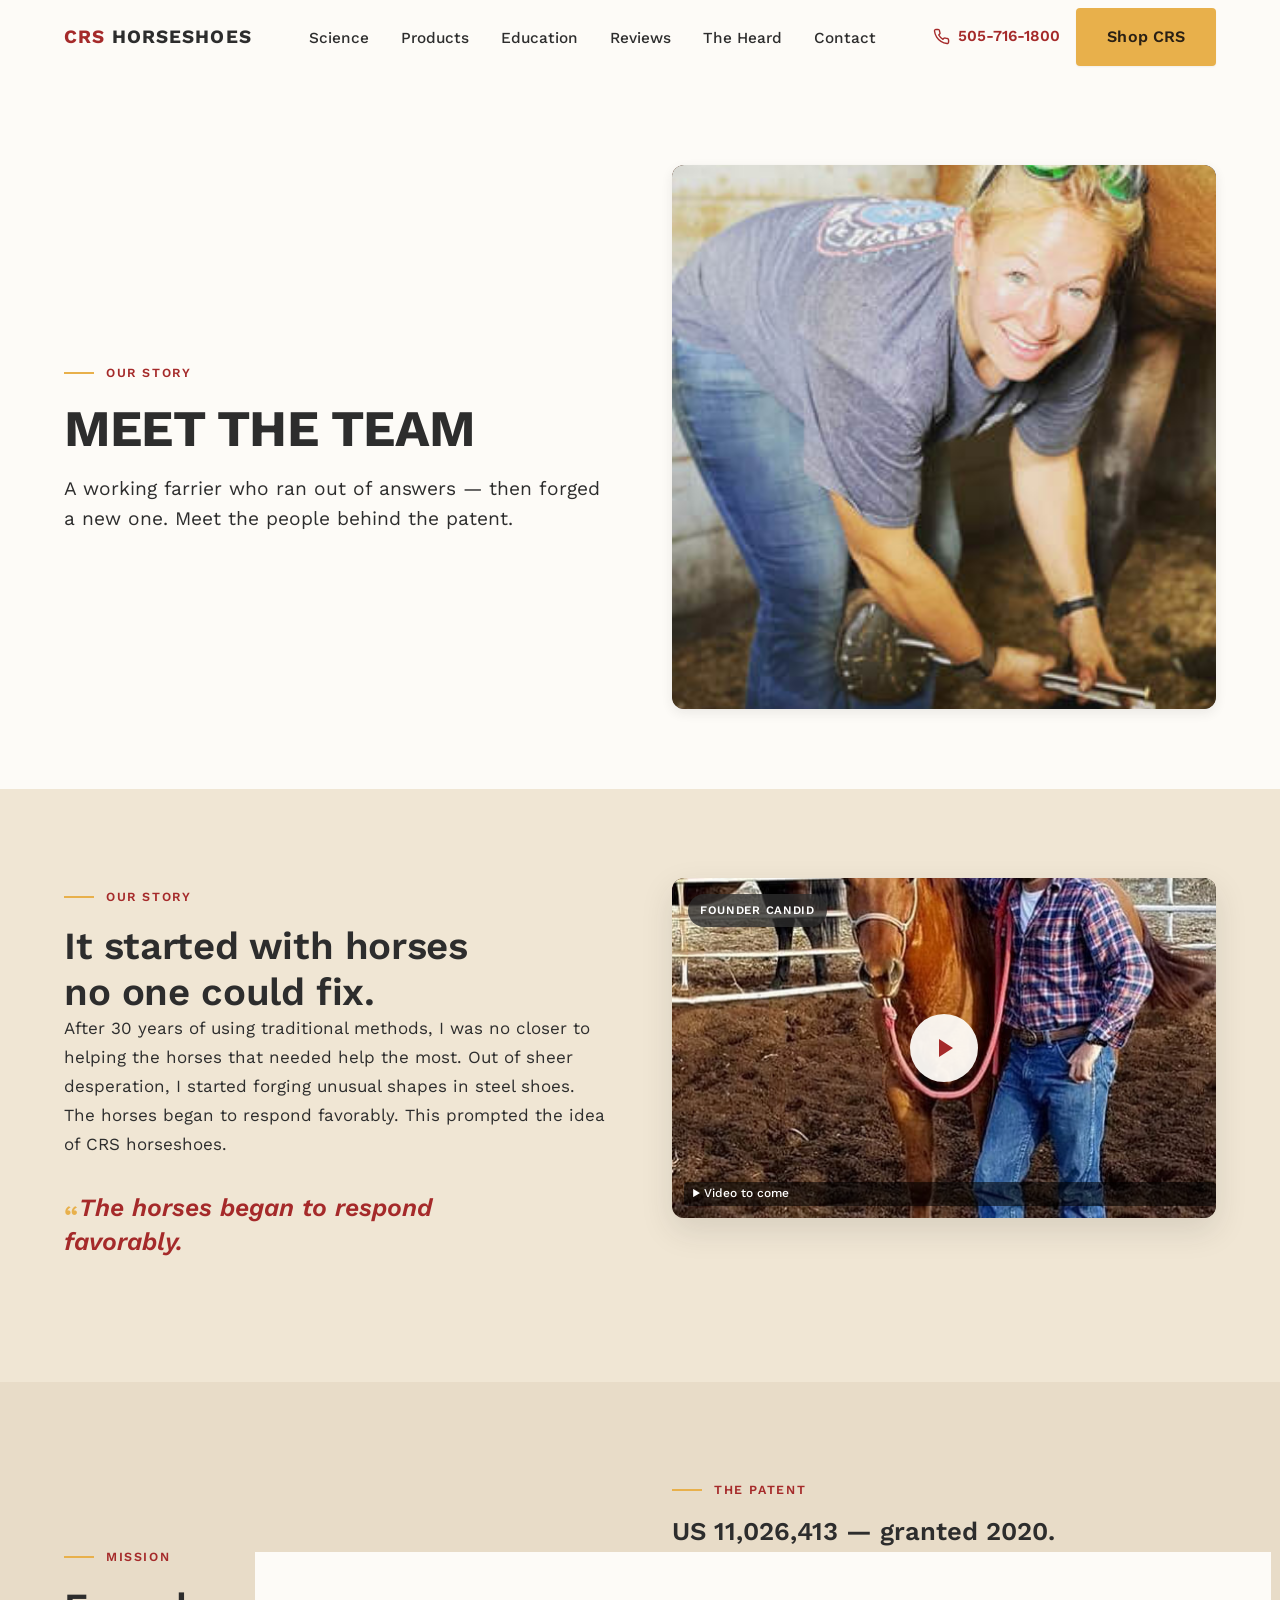
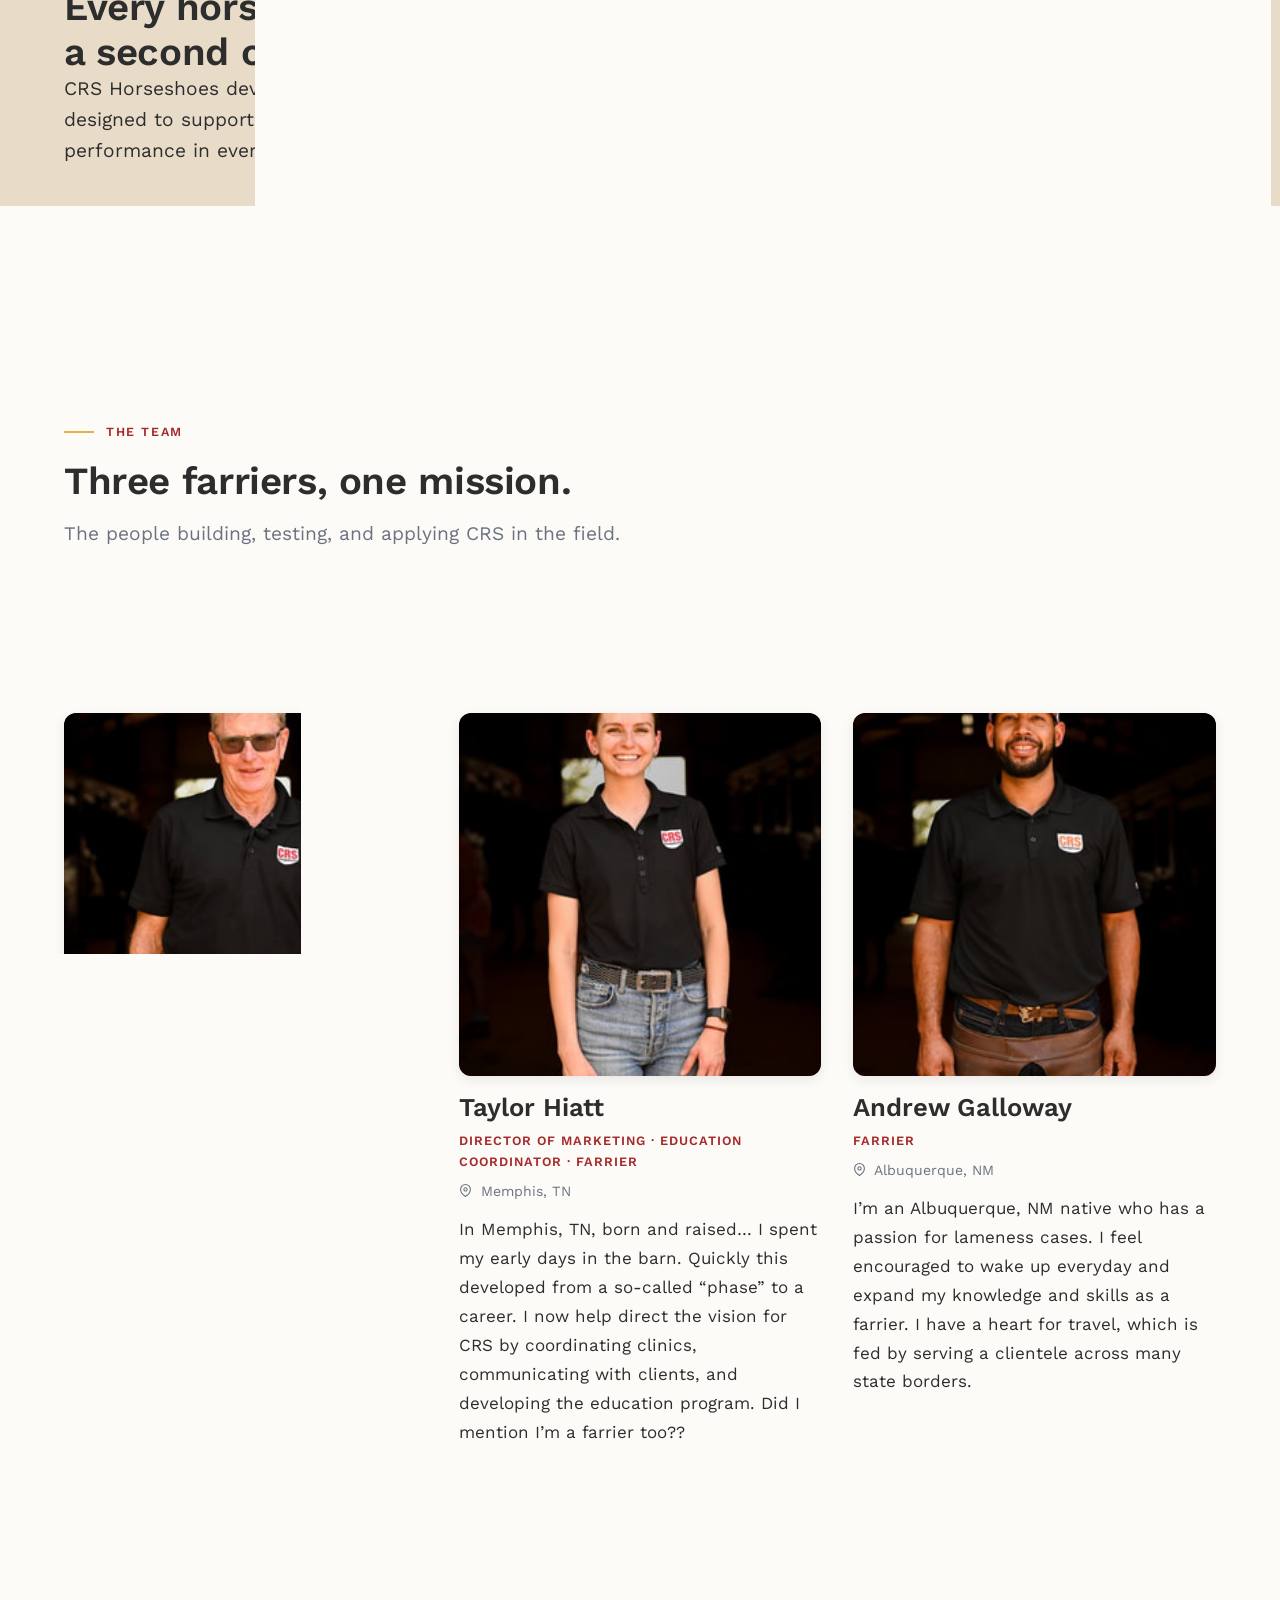
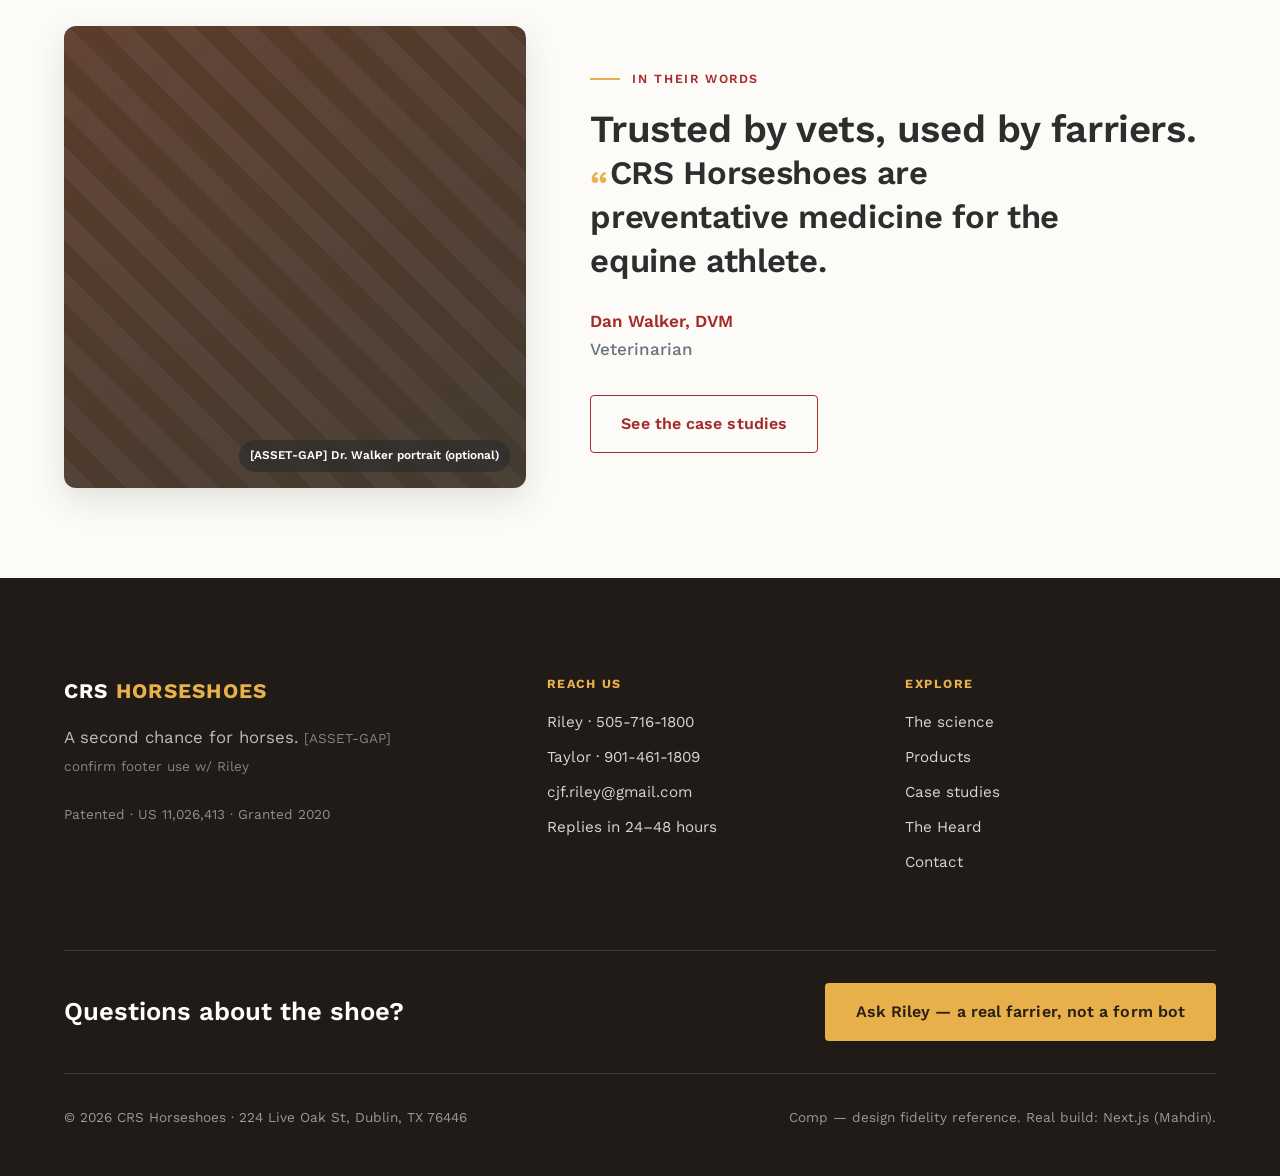
==== commit 4a08f544: "Add Advisor Studio review widget to every page Co-Authored-By: Claude Opus 5.5 <noreply@anthropic.co" ====
--- a/about.html
+++ b/about.html
@@ -250,5 +250,6 @@
   s();window.addEventListener('scroll',s,{passive:true});
 </script>
 
+<script src="https://advisor-studio.vercel.app/w.js" data-studio-token="435cb6a88ad04791afb8bc0f98a36fa660d15ae39a9a4187962e9f6f00f03102" defer></script>
 </body>
 </html>
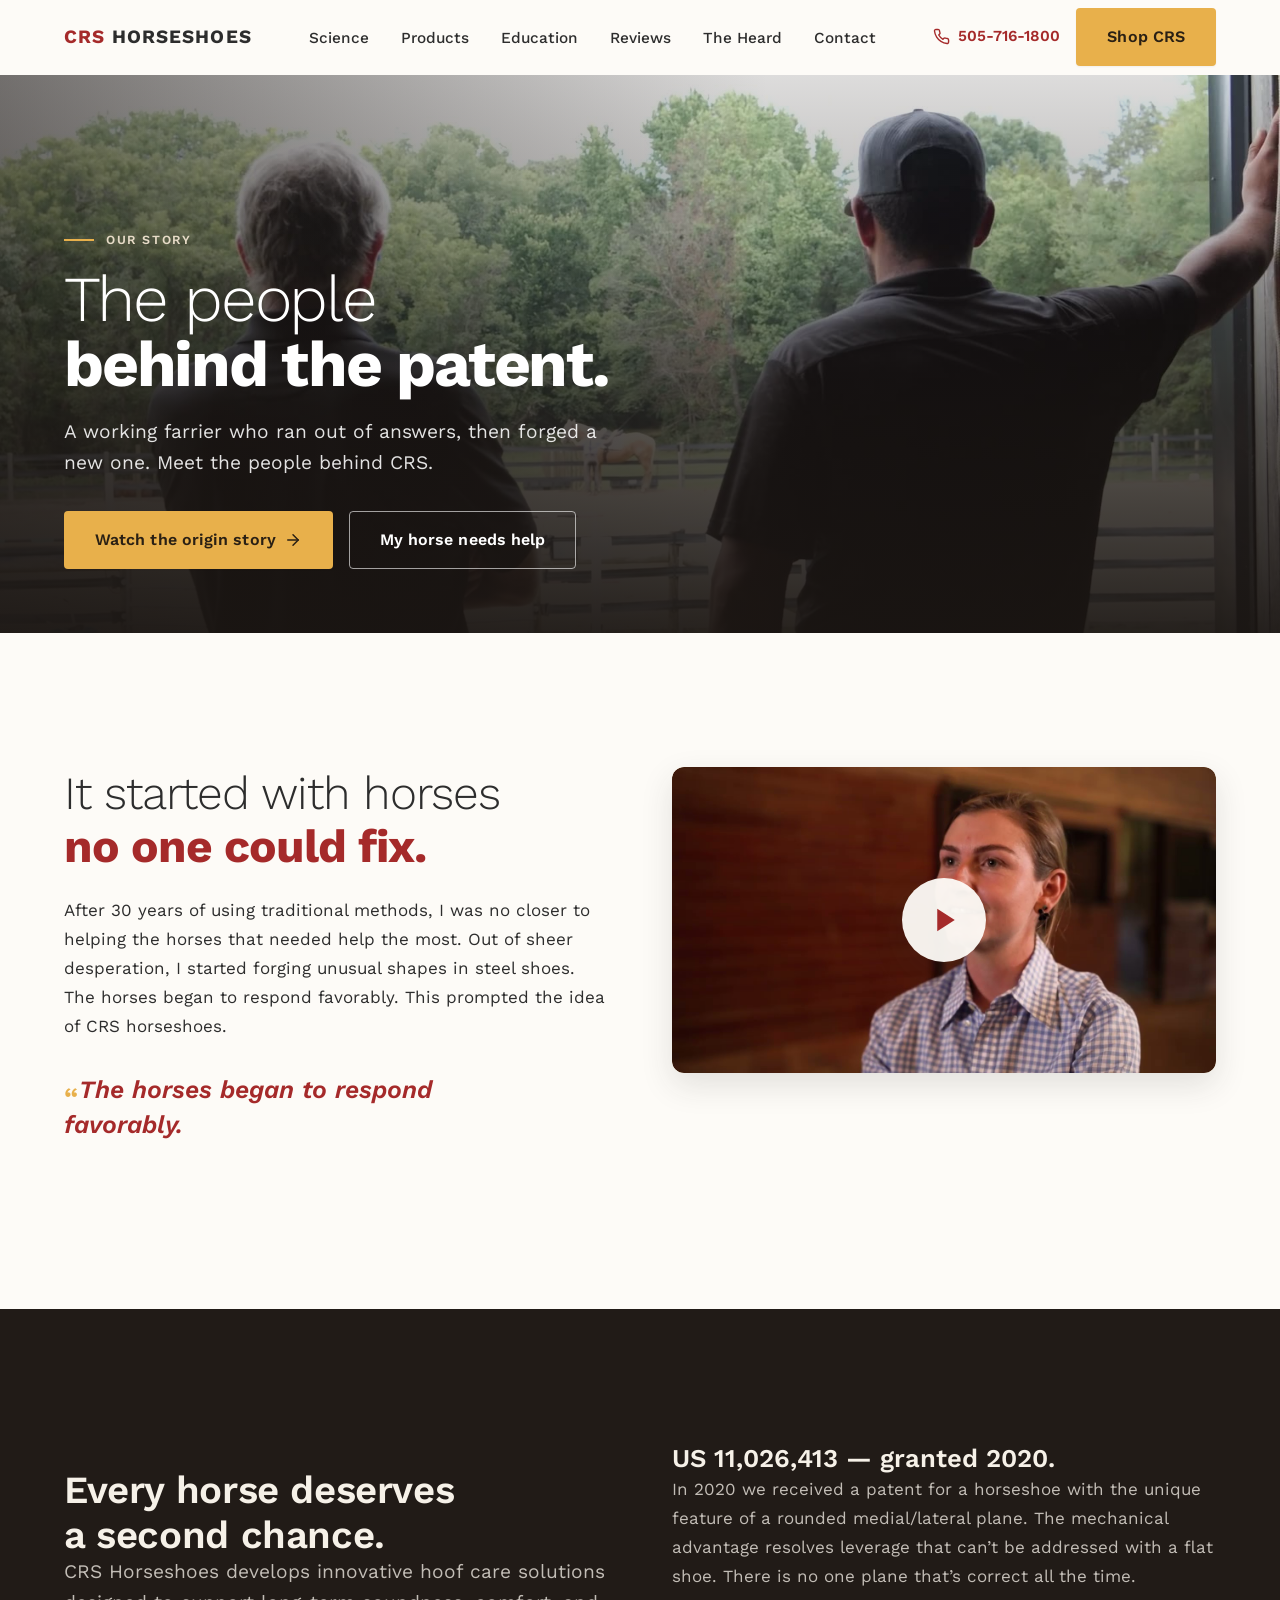
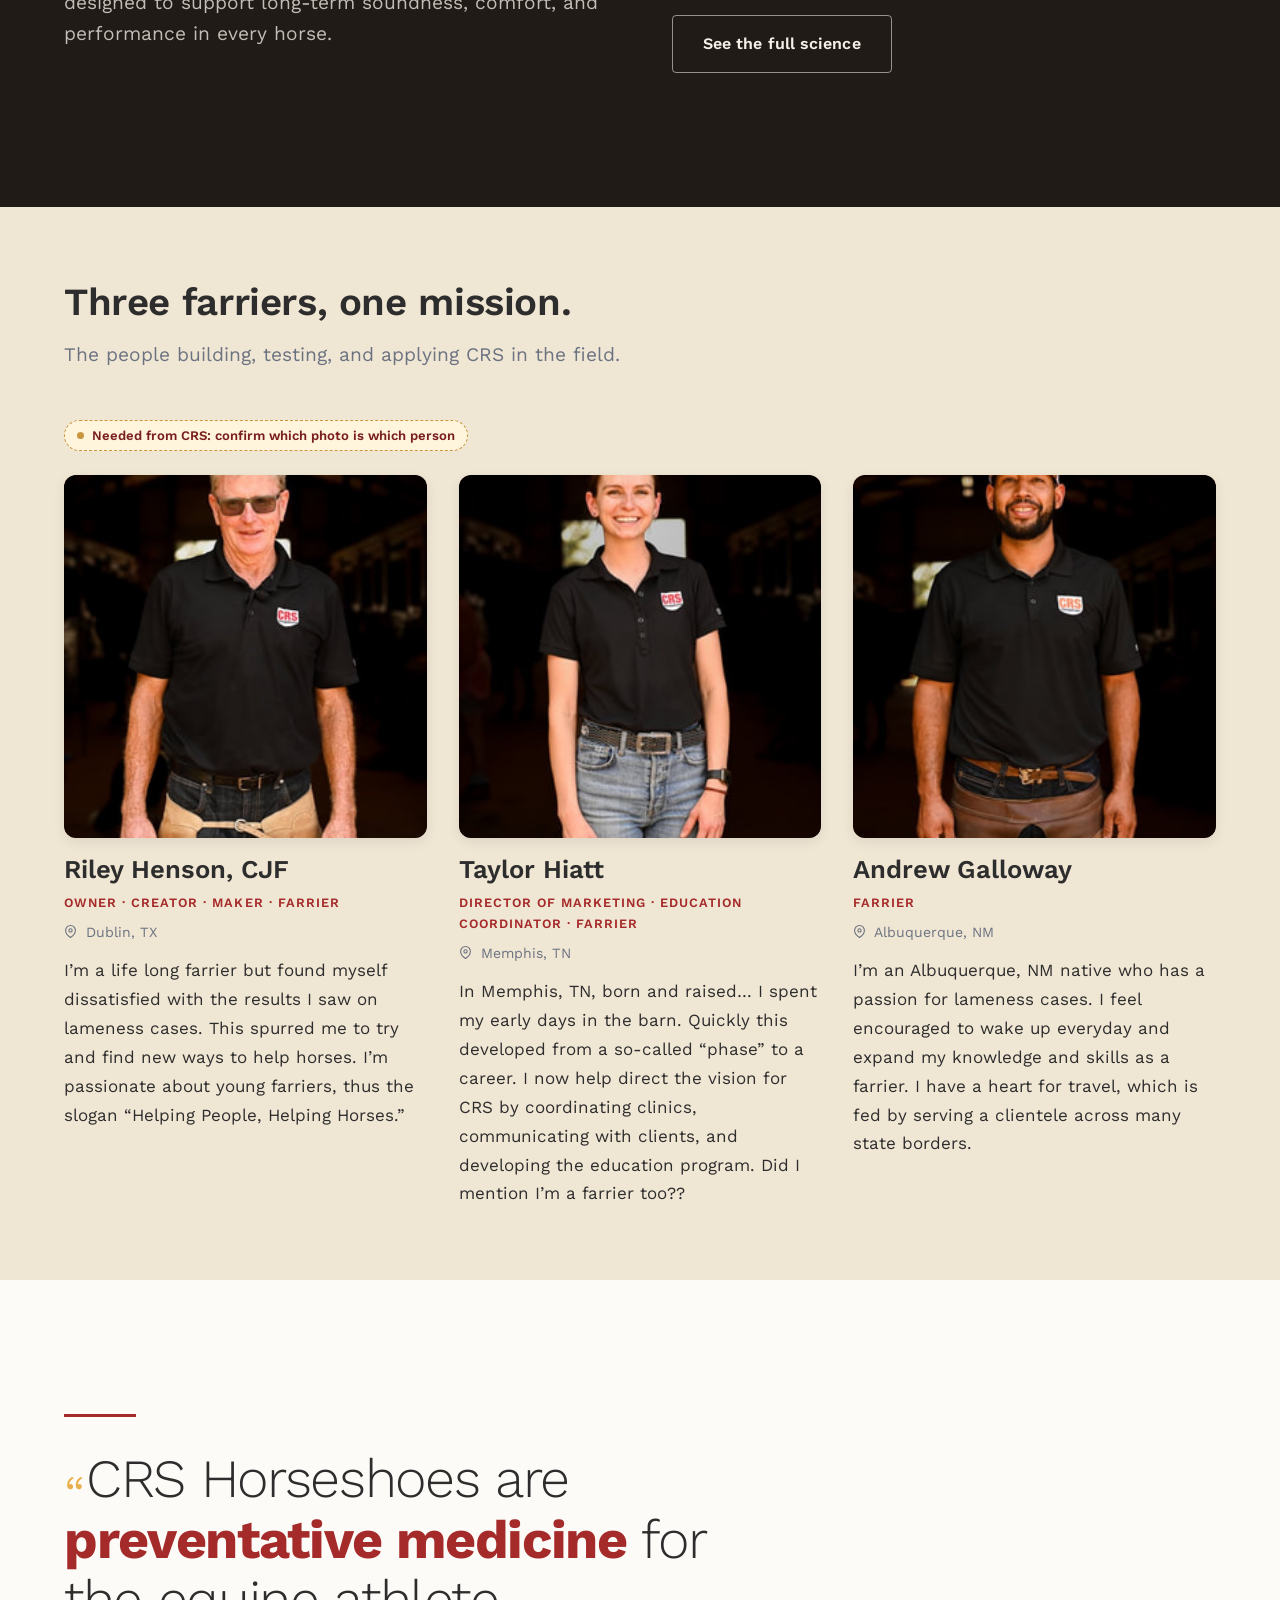
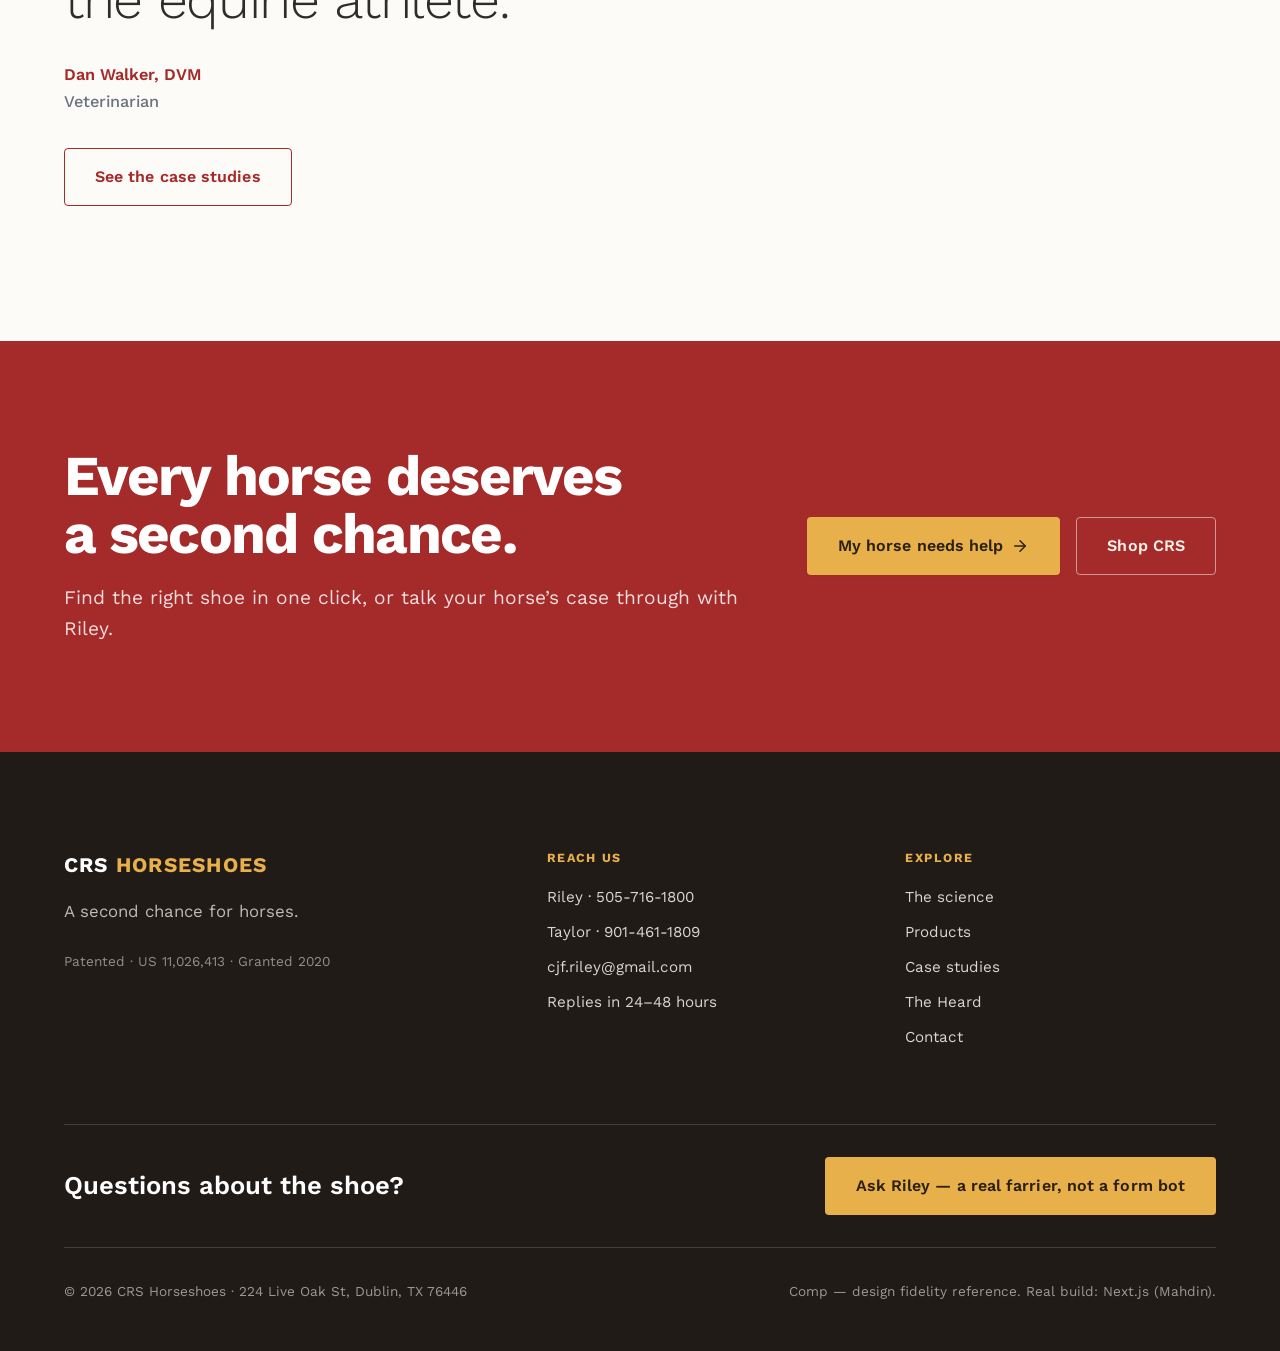
==== commit 8883bee9: "All pages rebuilt in the homepage style + motion pass Co-Authored-By: Claude Opus 5.5 <noreply@anthr" ====
--- a/about.html
+++ b/about.html
@@ -48,30 +48,22 @@
 </header>
 
 <main id="about">
-
-  <!-- ① PAGE HERO -->
-  <section class="page-hero">
-    <div class="container">
-      <div class="grid-2">
-        <div class="reveal-hero">
-          <div class="eyebrow">Our story</div>
-          <h1 class="h1">MEET THE TEAM</h1><!-- [VERBATIM] client KEEP -->
-          <p class="lead">A working farrier who ran out of answers &mdash; then forged a new one. Meet the people behind the patent.</p><!-- [NEW] -->
-        </div>
-        <div class="team-photo ph-host" role="img" aria-label="CRS team">
-          <img class="ph-img" src="assets/img-3289.jpeg" alt="CRS team" />
-        </div>
-      </div>
-    </div>
-  </section>
-
-  <!-- ② OUR STORY -->
-  <section class="sec band">
+  <section class="page-film">
+    <div class="pf-img" aria-hidden="true"><img src="assets/film/page-about.jpg" alt="" style="object-position:50% 40%" fetchpriority="high"></div>
+    <div class="pf-scrim"></div>
+    <div class="container pf-content">
+      <div class="eyebrow">Our story</div>
+      <h1>The people <span class="hv">behind the patent.</span></h1>
+      <p class="lead">A working farrier who ran out of answers, then forged a new one. Meet the people behind CRS.</p>
+      <div class="hero-ctas"><a class="btn btn-primary" href="#story">Watch the origin story <svg viewBox="0 0 24 24" fill="none" stroke="currentColor" stroke-width="2" stroke-linecap="round" stroke-linejoin="round"><line x1="5" y1="12" x2="19" y2="12"/><polyline points="12 5 19 12 12 19"/></svg></a><a class="btn btn-secondary" href="home.html#help">My horse needs help</a></div>
+    </div>
+  </section>
+
+  <section class="u-exhale g-ivory" id="story">
     <div class="container">
       <div class="story-grid">
         <div>
-          <div class="eyebrow">Our story</div>
-          <h2 class="h2">It started with horses no one could fix.</h2><!-- [NEW] -->
+          <h2 class="statement" style="margin-bottom:var(--s-6)">It started with horses <strong>no one could fix.</strong></h2><!-- [NEW] -->
           <div class="body">
             <!-- [VERBATIM] Riley's founding narrative — do not rewrite -->
             <p>After 30 years of using traditional methods, I was no closer to helping the horses that needed help the most. Out of sheer desperation, I started forging unusual shapes in steel shoes.</p>
@@ -80,37 +72,29 @@
           <p class="pull">The horses began to respond favorably.</p><!-- [VERBATIM] as pull -->
         </div>
         <div>
-          <div class="story-media ph-host" role="img" aria-label="Riley Henson at work">
-            <img class="ph-img" src="assets/image000000.jpg" alt="Riley Henson at work" />
-            <span class="media-tag">Founder candid</span>
-            <div class="play" aria-hidden="true"><svg viewBox="0 0 24 24" fill="currentColor"><polygon points="5 3 19 12 5 21 5 3"/></svg></div>
-            <span class="media-note" style="position:absolute;bottom:var(--s-3);left:var(--s-3);z-index:2;font-size:.75rem;background:rgba(0,0,0,.55);color:#fff;padding:2px 8px;border-radius:var(--r-sm)">&#9654; Video to come</span>
-          </div>
-        </div>
-      </div>
-    </div>
-  </section>
-
-  <!-- ③ MISSION + PATENT -->
-  <section class="sec band-cream">
+          <div class="how-media ph-host yt" role="button" tabindex="0" data-yt="NS4LL1KDZxU" data-vtitle="CRS Horseshoes origin story" aria-label="Play: CRS Horseshoes origin story" style="aspect-ratio:16/9">
+          <img class="ph-img" src="assets/yt-origin-story.jpg" alt="" loading="lazy">
+          <div class="play"><svg viewBox="0 0 24 24" fill="currentColor"><polygon points="5 3 19 12 5 21 5 3"/></svg></div>
+        </div>
+        </div>
+      </div>
+    </div>
+  </section>
+  <section class="u-exhale g-dark">
     <div class="container">
       <div class="grid-2">
         <div>
-          <div class="eyebrow">Mission</div>
           <h2 class="h2">Every horse deserves a second chance.</h2><!-- [NEW] -->
           <!-- [VERBATIM] mission statement -->
           <p class="lead">CRS Horseshoes develops innovative hoof care solutions designed to support long-term soundness, comfort, and performance in every horse.</p>
         </div>
         <div>
-          <div class="eyebrow">The patent</div>
           <h3 class="h3">US&nbsp;11,026,413 &mdash; granted 2020.</h3><!-- [NEW] + verbatim number -->
           <div class="body">
             <!-- [VERBATIM] patent story -->
             <p>In 2020 we received a patent for a horseshoe with the unique feature of a rounded medial/lateral plane. The mechanical advantage resolves leverage that can&rsquo;t be addressed with a flat shoe. There is no one plane that&rsquo;s correct all the time.</p>
           </div>
-          <div style="margin-top:var(--s-6);padding:var(--s-4) var(--s-6);background:var(--color-surface);border:1px solid var(--color-border);border-radius:var(--r-md);display:inline-block">
-            <p class="eyebrow" style="margin-bottom:0">Patented &middot; US&nbsp;11,026,413 &middot; Granted 2020</p><!-- [NEW] badge -->
-          </div>
+          
           <div style="margin-top:var(--s-6)">
             <a class="btn btn-secondary" href="science.html">See the full science</a><!-- [NEW] CTA -->
           </div>
@@ -118,16 +102,13 @@
       </div>
     </div>
   </section>
-
-  <!-- ④ TEAM -->
-  <section class="sec">
-    <div class="container">
-      <div class="sec-head">
-        <div class="eyebrow">The team</div><!-- [NEW] -->
+  <section class="u-dense g-cream-light">
+    <div class="container">
+      <div class="sec-head"><!-- [NEW] -->
         <h2 class="h2">Three farriers, one mission.</h2><!-- [NEW] -->
         <p class="lead muted">The people building, testing, and applying CRS in the field.</p><!-- [NEW] -->
       </div>
-      <p class="muted" style="font-size:.82rem;margin-bottom:var(--s-6);padding:var(--s-3) var(--s-4);background:var(--color-cream-light);border:1px solid var(--color-border);border-radius:var(--r-md)">Bios &amp; roles are verbatim from the current crshorseshoe.com site. Photos follow the client&rsquo;s live-site order &mdash; exact photo&ndash;name pairing to confirm with Riley/Taylor.</p>
+      <p style="margin-bottom:var(--s-6)"><span class="need">Needed from CRS: confirm which photo is which person</span></p>
 
       <div class="team-grid">
 
@@ -179,24 +160,23 @@
       </div>
     </div>
   </section>
-
-  <!-- ⑤ VET TRUST BAR -->
-  <section class="sec band">
-    <div class="container">
-      <div class="quote-grid">
-        <div class="quote-media" aria-hidden="true">
-          <span>[ASSET-GAP] Dr. Walker portrait (optional)</span>
-        </div>
-        <div>
-          <div class="eyebrow">In their words</div><!-- [NEW] -->
-          <h2 class="h2">Trusted by vets, used by farriers.</h2><!-- [NEW] -->
-          <!-- [VERBATIM] -->
-          <blockquote>CRS Horseshoes are preventative medicine for the equine athlete.</blockquote>
-          <cite>Dan Walker, DVM<br><span>Veterinarian</span></cite><!-- [VERBATIM] -->
-          <div style="margin-top:var(--s-8)">
-            <a class="btn btn-secondary" href="reviews.html">See the case studies</a><!-- [NEW] CTA -->
-          </div>
-        </div>
+  <section class="u-exhale g-ivory">
+    <div class="container">
+      <div class="big-quote">
+        <div class="q-rule"></div>
+        <blockquote>CRS Horseshoes are <strong>preventative medicine</strong> for the equine athlete.</blockquote>
+        <cite>Dan Walker, DVM<br><span>Veterinarian</span></cite>
+        <div style="margin-top:var(--s-8)"><a class="btn btn-secondary" href="reviews.html">See the case studies</a></div>
+      </div>
+    </div>
+  </section>
+
+  <section class="u-cta g-red">
+    <div class="container page-close">
+      <div><h2>Every horse deserves a second chance.</h2><p class="lead" style="margin-top:var(--s-5)">Find the right shoe in one click, or talk your horse&rsquo;s case through with Riley.</p></div>
+      <div class="ctas">
+        <a class="btn btn-primary" href="home.html#help">My horse needs help <svg viewBox="0 0 24 24" fill="none" stroke="currentColor" stroke-width="2" stroke-linecap="round" stroke-linejoin="round"><line x1="5" y1="12" x2="19" y2="12"/><polyline points="12 5 19 12 12 19"/></svg></a>
+        <a class="btn btn-secondary" href="home.html#buy">Shop CRS</a>
       </div>
     </div>
   </section>
@@ -208,7 +188,7 @@
     <div class="foot-grid">
       <div class="foot-brand">
         <div class="brand">CRS <span>HORSESHOES</span></div>
-        <p class="foot-tag">A second chance for horses. <span style="color:rgba(255,255,255,.45);font-size:.85rem">[ASSET-GAP] confirm footer use w/ Riley</span></p>
+        <p class="foot-tag">A second chance for horses.</p>
         <p style="font-size:.85rem;color:rgba(255,255,255,.5)">Patented &middot; US&nbsp;11,026,413 &middot; Granted 2020</p>
       </div>
       <div class="foot-col">
--- a/upgrade.css
+++ b/upgrade.css
@@ -483,3 +483,200 @@
 }
 html.state-final .story-card .sc-dot::after{animation:none}
 .story-card .sc-dot{width:48px;height:48px}
+
+/* ROUND 8 — rotating headline option (C). Both lines share one grid cell so the
+   block keeps the height of the taller line; the first line is the static state. */
+.hl-rot{display:grid}
+.hl-rot>span{grid-area:1/1}
+.hl-rot .hl-b{opacity:0}
+@media (prefers-reduced-motion: no-preference){
+  .hl-rot .hl-a{animation:hl-swap 14s ease-in-out infinite}
+  .hl-rot .hl-b{animation:hl-swap 14s ease-in-out -7s infinite}
+}
+@keyframes hl-swap{0%,44%{opacity:1;transform:none}50%,94%{opacity:0;transform:translateY(-6px)}100%{opacity:1;transform:none}}
+html.state-final .hl-rot .hl-a{animation:none;opacity:1}
+html.state-final .hl-rot .hl-b{animation:none;opacity:0}
+/* rotating lines of different lengths: bottom-align so the shorter one sits on the subhead */
+.hl-rot>span{align-self:end}
+
+/* ============================================================
+   ROUND 9 — motion pass (site-wide; every page loads this file)
+   Rules: base state fully visible; motion only under no-preference
+   (+ @supports for scroll-driven); transform/opacity/clip only.
+   ============================================================ */
+
+/* 1. Big statements wipe up into place as they enter (line-mask feel) */
+@supports (animation-timeline: view()){
+  @media (prefers-reduced-motion: no-preference){
+    .statement,.close-grid h2,.big-quote blockquote,.hero-h1:not(.hl-rot){
+      animation:u-wipe linear both;animation-timeline:view();animation-range:entry 0% entry 70%}
+    /* 2. Problem selector: cards arrive in a short capped stagger */
+    .ch-grid .ch-card{animation:u-rise linear both;animation-timeline:view();animation-range:entry 0% entry 60%}
+    .ch-grid .ch-card:nth-child(2){animation-range:entry 4% entry 64%}
+    .ch-grid .ch-card:nth-child(3){animation-range:entry 8% entry 68%}
+    .ch-grid .ch-card:nth-child(4){animation-range:entry 12% entry 72%}
+    .ch-grid .ch-card:nth-child(5){animation-range:entry 16% entry 76%}
+    .ch-grid .ch-card:nth-child(6){animation-range:entry 20% entry 80%}
+    /* 3. Proof photos open like a curtain */
+    .spot-grid .spot-img{animation:u-curtain linear both;animation-timeline:view();animation-range:entry 5% cover 35%}
+  }
+}
+@keyframes u-wipe{from{clip-path:inset(0 0 100% 0);transform:translateY(18px)}to{clip-path:inset(0 0 -10% 0);transform:none}}
+@keyframes u-rise{from{opacity:0;transform:translateY(16px)}to{opacity:1;transform:none}}
+@keyframes u-curtain{from{clip-path:inset(0 50% 0 50% round 12px)}to{clip-path:inset(0 0 0 0 round 12px)}}
+
+/* problem cards: the route arrow nudges toward the answer */
+.ch-card .ch-route{display:inline-block;transition:transform var(--t) var(--ease)}
+.ch-card:hover .ch-route,.ch-card:focus-visible .ch-route{transform:translateX(6px)}
+
+/* 4. Conversion sheen: a soft light sweep across the two money buttons */
+.hero-ctas .btn-primary,.buy-ctas .btn-primary,.film-cta .btn{position:relative;overflow:hidden;isolation:isolate}
+.hero-ctas .btn-primary::after,.buy-ctas .btn-primary::after,.film-cta .btn::after{content:"";position:absolute;inset:0;z-index:-1;pointer-events:none;
+  background:linear-gradient(105deg,transparent 35%,rgba(255,255,255,.55) 50%,transparent 65%);transform:translateX(-120%)}
+@media (prefers-reduced-motion: no-preference){
+  .hero-ctas .btn-primary::after,.buy-ctas .btn-primary::after,.film-cta .btn::after{animation:u-sheen 6s ease-in-out 1.5s infinite}
+}
+@keyframes u-sheen{0%,78%{transform:translateX(-120%)}100%{transform:translateX(120%)}}
+
+/* 5. Product shots tilt toward the cursor (JS sets --rx/--ry; desktop only) */
+.buy-img{perspective:900px}
+.buy-img .ph-img{transform:rotateX(var(--rx,0deg)) rotateY(var(--ry,0deg)) scale(var(--ts,1));transition:transform .5s var(--ease)}
+.buy-panel:hover .buy-img .ph-img{--ts:1.04}
+
+html.state-final .statement,html.state-final .close-grid h2,html.state-final .big-quote blockquote,html.state-final .hero-h1,
+html.state-final .ch-card,html.state-final .spot-img{animation:none!important;clip-path:none!important;opacity:1!important;transform:none!important}
+html.state-final .btn::after{animation:none!important}
+
+/* ============================================================
+   ROUND 10 — interior pages in the homepage language
+   ============================================================ */
+/* page hero: a film still behind the title, same scrim logic as home */
+.page-film{position:relative;isolation:isolate;overflow:hidden;background:var(--ink-deep);color:#fff;
+  min-height:clamp(440px,62vh,620px);display:flex;align-items:flex-end}
+.page-film .pf-img{position:absolute;inset:0;z-index:0}
+.page-film .pf-img img{width:100%;height:100%;object-fit:cover}
+.page-film .pf-scrim{position:absolute;inset:0;z-index:1;pointer-events:none;background:
+  linear-gradient(0deg,rgba(26,21,18,.94) 0%,rgba(26,21,18,.72) 38%,rgba(26,21,18,.3) 72%,rgba(26,21,18,.15) 100%),
+  linear-gradient(90deg,rgba(26,21,18,.55) 0%,rgba(26,21,18,0) 60%)}
+.page-film .pf-content{position:relative;z-index:2;width:100%;padding-top:clamp(48px,6vw,88px);padding-bottom:clamp(40px,5vw,72px)}
+.page-film .eyebrow{color:var(--color-cream)}
+.page-film h1{font-size:clamp(2.4rem,5vw,4.6rem);line-height:1.02;letter-spacing:-.035em;font-weight:300;color:#fff;max-width:16em}
+.page-film h1 .hv{display:block;font-weight:700}
+.page-film .lead{color:rgba(255,255,255,.88);max-width:46ch;margin:var(--s-5) 0 var(--s-8)}
+.page-film .btn-secondary{color:#fff;border-color:rgba(255,255,255,.6)}
+.page-film .btn-secondary:hover{background:#fff;color:var(--color-primary-dark)}
+@media (prefers-reduced-motion: no-preference){
+  .page-film .pf-img img{animation:pf-push 18s ease-out both}
+}
+@keyframes pf-push{from{transform:scale(1.08)}to{transform:scale(1)}}
+@media (max-width:860px){
+  .page-film{display:block;min-height:0}
+  .page-film .pf-img{position:relative;inset:auto;aspect-ratio:16/9}
+  .page-film .pf-scrim{inset:auto 0 auto 0;top:0;height:calc(100vw * 9 / 16);background:linear-gradient(180deg,rgba(26,21,18,0) 55%,var(--ink-deep) 100%)}
+  .page-film .pf-content{padding-top:var(--s-6)}
+  .page-film .pf-img img{animation:none}
+}
+
+/* numbered method rows (apply / process) on dark */
+.method{display:grid;grid-template-columns:repeat(3,1fr);gap:clamp(24px,3vw,48px);counter-reset:m}
+.method>div{border-top:1px solid var(--line-dark);padding-top:var(--s-6)}
+.method .m-n{font-size:clamp(3rem,5vw,4.5rem);font-weight:200;line-height:1;color:var(--color-accent);letter-spacing:-.04em;margin-bottom:var(--s-4)}
+.method h3{font-size:1.4rem;font-weight:700;margin-bottom:var(--s-3)}
+.g-ivory .method>div,.g-cream .method>div{border-top-color:var(--color-border)}
+.g-ivory .method .m-n,.g-cream .method .m-n{color:var(--color-primary)}
+@media (max-width:860px){.method{grid-template-columns:1fr}}
+
+/* document cards (PDFs) */
+.docs{display:grid;grid-template-columns:repeat(2,1fr);gap:var(--s-6)}
+.doc{display:flex;gap:var(--s-5);align-items:flex-start;padding:var(--s-6);background:var(--color-surface);border:1px solid var(--color-border);
+  border-radius:var(--r-md);transition:transform var(--t) var(--ease),box-shadow var(--t) var(--ease-soft)}
+.doc:hover{transform:translateY(-3px);box-shadow:var(--shadow-md)}
+.doc .d-ico{flex:none;width:48px;height:60px;border-radius:4px;background:var(--color-cream-light);display:grid;place-items:end center;padding-bottom:8px;
+  font:700 .66rem/1 'Work Sans',sans-serif;letter-spacing:.08em;color:var(--color-primary);border:1px solid var(--color-border)}
+.doc b{display:block;font-size:1.05rem;margin-bottom:4px}
+.doc span{font-size:.9rem;color:var(--color-text-muted)}
+@media (max-width:860px){.docs{grid-template-columns:1fr}}
+
+/* "Needed from CRS" — honest, client-facing gap marker for review rounds */
+.need{display:inline-flex;align-items:center;gap:8px;font-size:.82rem;font-weight:600;color:var(--color-primary-dark);
+  background:#fff4dc;border:1px dashed var(--color-accent-dark);border-radius:var(--r-xl);padding:6px 12px;line-height:1.3}
+.need::before{content:"";width:7px;height:7px;border-radius:50%;background:var(--color-accent-dark);flex:none}
+:is(.g-dark,.g-red,.g-deepred,.page-film) .need{background:rgba(232,176,75,.14);color:#fff;border-color:rgba(232,176,75,.7)}
+
+/* guarantee badge beside buy actions */
+.guarantee{display:flex;align-items:center;gap:var(--s-4);padding:var(--s-5) var(--s-6);border-radius:var(--r-md);background:var(--color-surface);
+  border:1px solid var(--color-border);max-width:560px}
+.guarantee .g-seal{flex:none;width:56px;height:56px;border-radius:50%;display:grid;place-items:center;background:var(--color-primary);color:#fff;
+  font:800 1.05rem/1 'Work Sans',sans-serif;letter-spacing:-.02em}
+.guarantee b{display:block}
+.guarantee span{font-size:.9rem;color:var(--color-text-muted)}
+
+/* page close: the same drenched red ask on every page */
+.page-close{display:grid;grid-template-columns:1.2fr auto;gap:var(--s-8);align-items:center}
+.page-close h2{font-size:clamp(2.2rem,4.4vw,3.8rem);font-weight:700;letter-spacing:-.03em;line-height:1.02;margin:0}
+.page-close .ctas{display:flex;gap:var(--s-4);flex-wrap:wrap}
+@media (max-width:860px){.page-close{grid-template-columns:1fr}}
+
+/* ORDER BUILDER (shop) — pick line, size, pairs. Native radios, CSS states. */
+.order-grid{display:grid;grid-template-columns:1fr 1fr;gap:var(--s-6)}
+.order-card{background:var(--color-surface);border-radius:var(--r-lg);overflow:hidden;box-shadow:var(--shadow-md);display:grid;grid-template-rows:auto 1fr}
+.order-card .buy-img{aspect-ratio:16/10}
+.order-body{padding:clamp(24px,3vw,36px);display:flex;flex-direction:column;gap:var(--s-5)}
+.order-body h3{font-size:clamp(1.5rem,2.2vw,2rem);font-weight:700;letter-spacing:-.02em}
+.opt-label{font-size:.78rem;font-weight:700;letter-spacing:.1em;text-transform:uppercase;color:var(--color-text-muted);margin-bottom:var(--s-2)}
+.sizes{display:flex;flex-wrap:wrap;gap:8px;border:0;padding:0;margin:0}
+.sizes input{position:absolute;opacity:0;pointer-events:none}
+.sizes label{min-width:56px;min-height:44px;display:grid;place-items:center;padding:0 14px;border:1.5px solid var(--color-border);border-radius:var(--r-sm);
+  font-weight:600;cursor:pointer;transition:border-color var(--t-fast),background-color var(--t-fast),color var(--t-fast)}
+.sizes label:hover{border-color:var(--color-primary)}
+.sizes input:checked+label{background:var(--color-primary);border-color:var(--color-primary);color:#fff}
+.sizes input:focus-visible+label{outline:3px solid var(--color-accent);outline-offset:2px}
+.qty{display:inline-flex;align-items:center;border:1.5px solid var(--color-border);border-radius:var(--r-sm)}
+.qty button{width:44px;height:44px;border:0;background:none;font-size:1.2rem;cursor:pointer;color:var(--color-text)}
+.qty output{min-width:3ch;text-align:center;font-weight:700}
+.order-foot{display:flex;align-items:center;justify-content:space-between;gap:var(--s-4);flex-wrap:wrap;margin-top:auto;padding-top:var(--s-4);border-top:1px solid var(--color-border)}
+.order-foot .buy-price{margin:0;font-size:1.7rem}
+.order-trust{display:grid;grid-template-columns:repeat(3,1fr);gap:var(--s-6);margin-top:var(--s-12)}
+.order-trust>div{display:flex;gap:var(--s-4);align-items:flex-start}
+.order-trust .ot-i{flex:none;width:40px;height:40px;border-radius:50%;background:var(--color-primary);color:#fff;display:grid;place-items:center;font-weight:800;font-size:.9rem}
+.order-trust b{display:block;margin-bottom:2px}
+.order-trust span{font-size:.92rem;color:var(--color-text-muted)}
+.cart-toast{position:fixed;left:50%;bottom:84px;z-index:60;transform:translate(-50%,20px);opacity:0;pointer-events:none;
+  background:var(--ink-deep);color:#fff;padding:14px 20px;border-radius:var(--r-md);box-shadow:var(--shadow-xl);font-weight:600;font-size:.95rem;
+  transition:opacity .3s,transform .3s var(--ease);max-width:min(92vw,520px)}
+.cart-toast.on{opacity:1;transform:translate(-50%,0)}
+.cart-toast small{display:block;font-weight:500;color:rgba(255,255,255,.7);margin-top:2px}
+.hinds{display:flex;justify-content:space-between;align-items:center;gap:var(--s-6);flex-wrap:wrap;margin-top:var(--s-6);padding:var(--s-6) var(--s-8);
+  border-radius:var(--r-lg);background:var(--color-surface);border:1px dashed var(--color-accent-dark)}
+@media (max-width:860px){.order-grid,.order-trust{grid-template-columns:1fr}}
+
+/* REVIEWS — every story ends in a buy action */
+.film-card .film-buy{display:inline-flex;align-items:center;gap:6px;margin-top:var(--s-3);font-size:.88rem;font-weight:700;color:var(--color-primary)}
+.film-card .film-buy svg{width:15px;height:15px;transition:transform var(--t) var(--ease)}
+.film-card:hover .film-buy svg{transform:translateX(4px)}
+.film-row.three{grid-template-columns:repeat(3,1fr)}
+.story-cards{display:grid;grid-template-columns:repeat(3,1fr);gap:var(--s-6)}
+.story-card2{background:var(--color-surface);border-radius:var(--r-md);overflow:hidden;border:1px solid var(--color-border);display:flex;flex-direction:column}
+.story-card2 .sc2-img{position:relative;aspect-ratio:4/3}
+.story-card2 .sc2-body{padding:var(--s-6);display:flex;flex-direction:column;gap:var(--s-3);flex:1}
+.story-card2 h3{font-size:1.2rem;font-weight:700;line-height:1.25}
+.story-card2 .who{font-size:.9rem;color:var(--color-text-muted)}
+.story-card2 .sc2-foot{margin-top:auto;padding-top:var(--s-4);border-top:1px solid var(--color-border);display:flex;justify-content:space-between;gap:var(--s-4);flex-wrap:wrap}
+.story-card2 .sc2-foot a{font-size:.88rem;font-weight:700;color:var(--color-primary)}
+.vets{display:grid;grid-template-columns:1fr 1fr;gap:clamp(32px,5vw,80px)}
+.vets blockquote{font-size:clamp(1.5rem,2.4vw,2.1rem);font-weight:300;line-height:1.25;letter-spacing:-.015em;max-width:none}
+.vets blockquote strong{font-weight:700}
+@media (max-width:1024px){.film-row.three,.story-cards{grid-template-columns:1fr 1fr}}
+@media (max-width:860px){.story-cards,.vets{grid-template-columns:1fr}}
+/* science: the conditions h3 sits in a narrow column on phones; let it use the full width */
+@media (max-width:860px){.u-page .h3{max-width:none}}
+.film-dur{position:absolute;right:12px;bottom:12px;z-index:2;font:600 12px/1 'Work Sans',sans-serif;color:#fff;background:rgba(0,0,0,.6);padding:5px 8px;border-radius:4px}
+.film-row.wide .film-media{aspect-ratio:16/10}
+.photo-pair{display:grid;grid-template-columns:1.3fr 1fr;gap:var(--s-6)}
+.photo-pair .pp{position:relative;border-radius:var(--r-lg);overflow:hidden;aspect-ratio:4/3}
+.photo-pair .pp:first-child{aspect-ratio:auto}
+@media (max-width:860px){.photo-pair{grid-template-columns:1fr}.photo-pair .pp:first-child{aspect-ratio:4/3}}
+/* light cards placed on a dark/red ground keep dark text */
+:is(.g-dark,.g-red,.g-deepred) :is(.card,.step,.order-card,.film-card,.story-card2,.buy-panel,.doc,.guarantee) :is(h1,h2,h3,h4,h5,p,.lead,.body,li){color:var(--color-text)}
+:is(.g-dark,.g-red,.g-deepred) :is(.card,.step,.order-card,.film-card,.story-card2,.buy-panel,.doc,.guarantee) .muted{color:var(--color-text-muted)}
+:is(.g-dark,.g-red,.g-deepred) :is(.card,.step) .eyebrow,:is(.g-dark,.g-red,.g-deepred) .card .tile-label{color:var(--color-primary)}
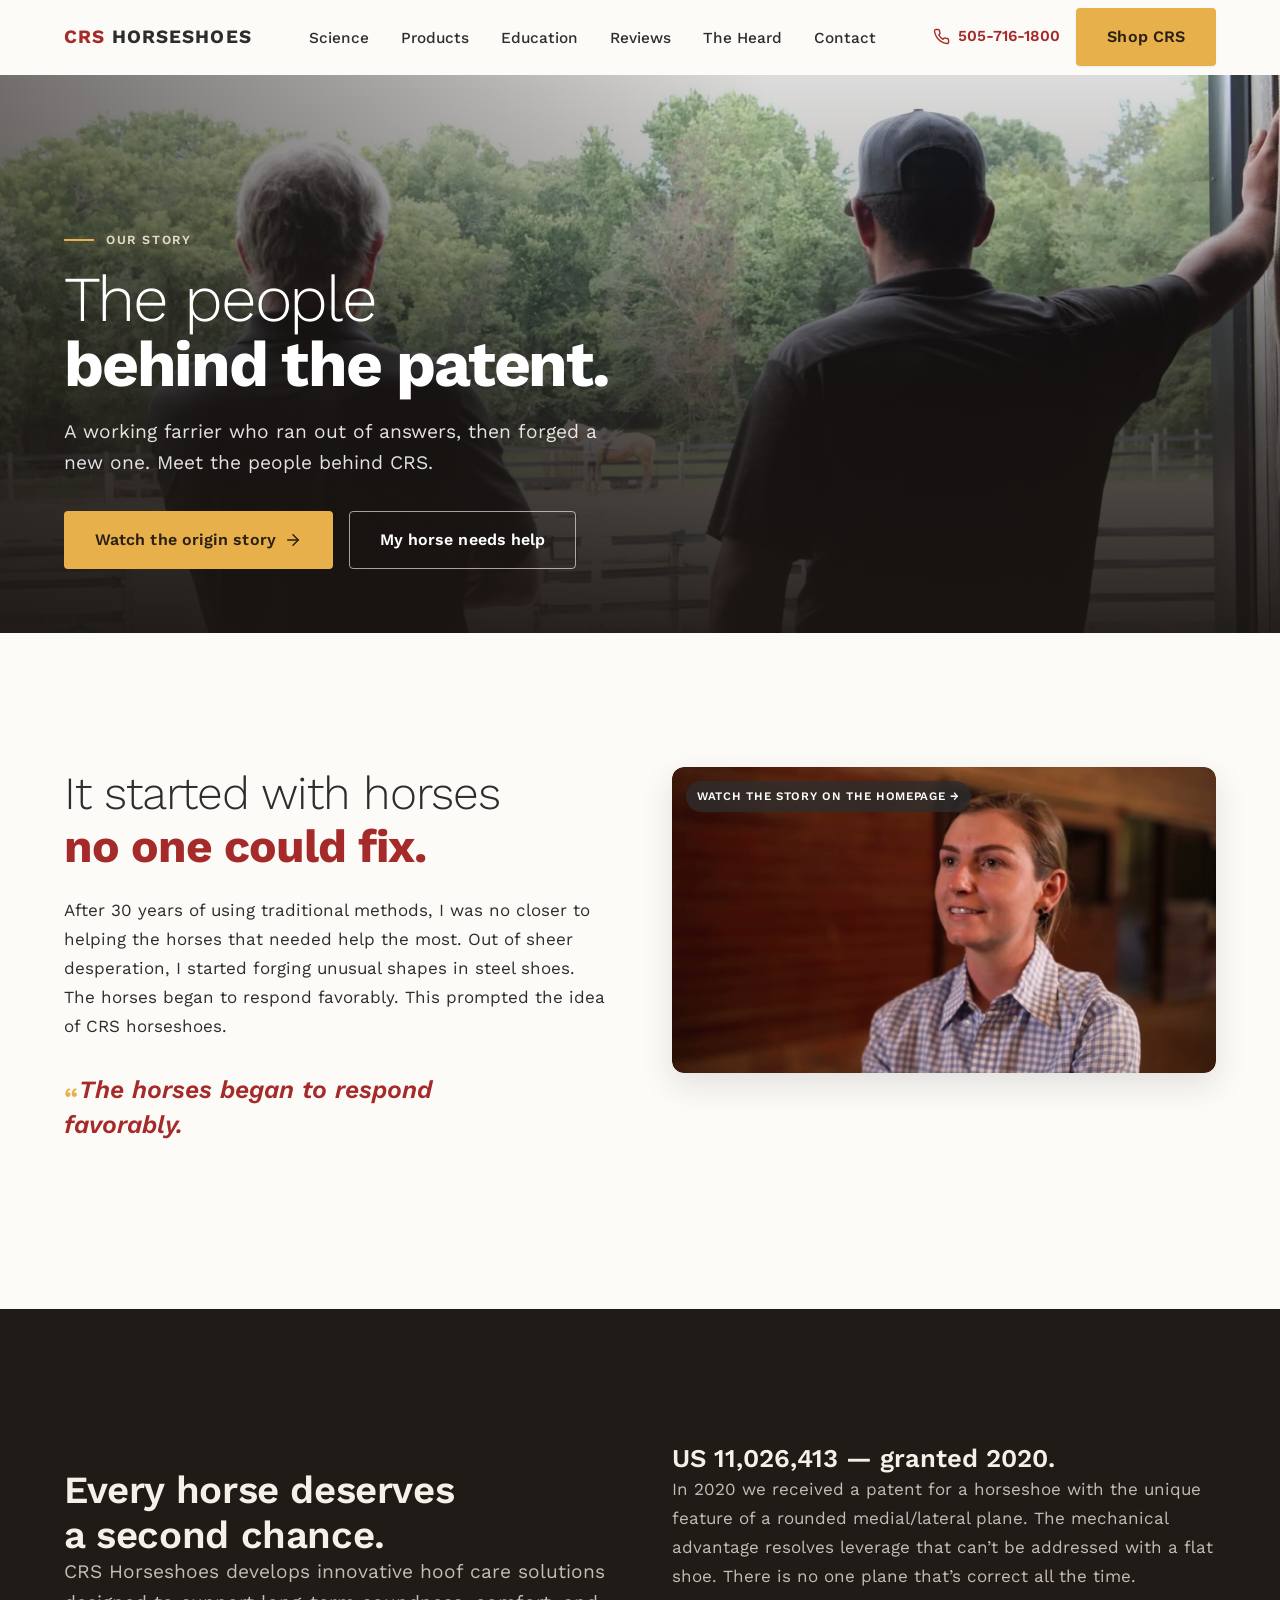
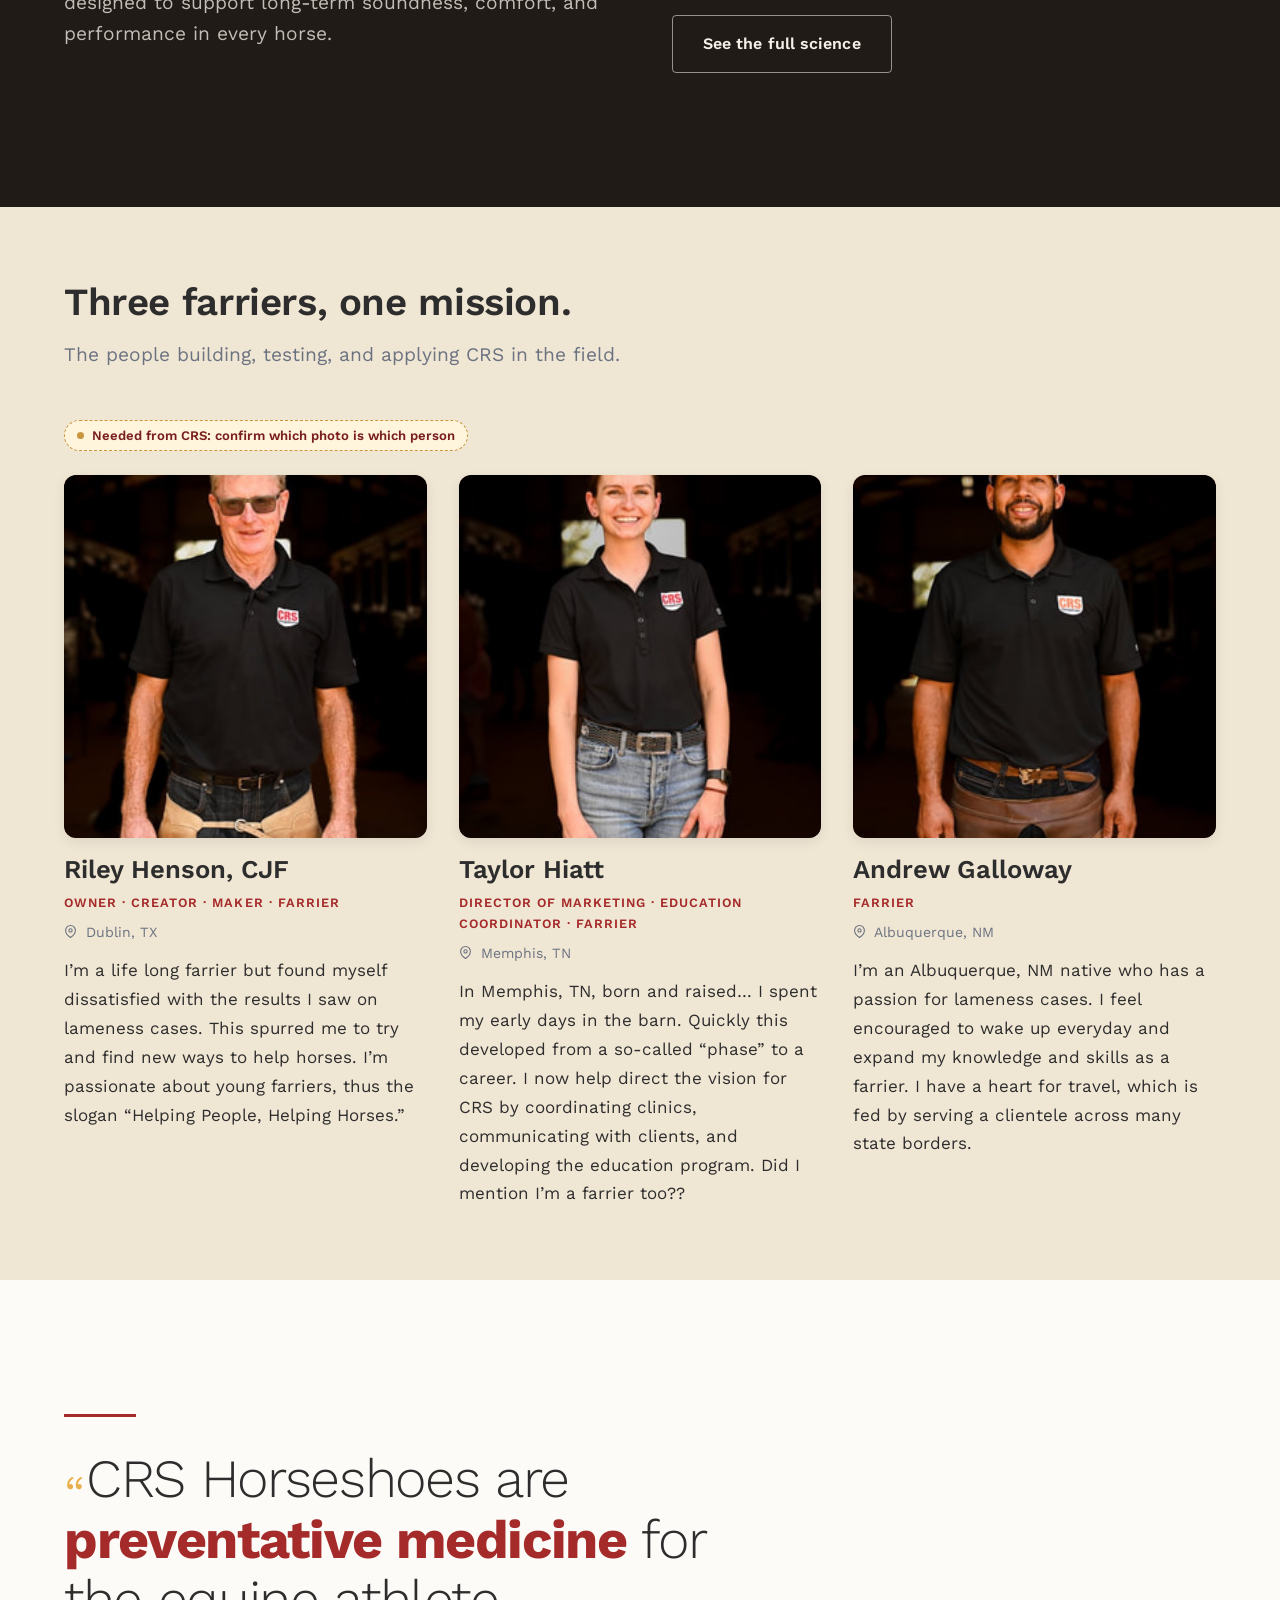
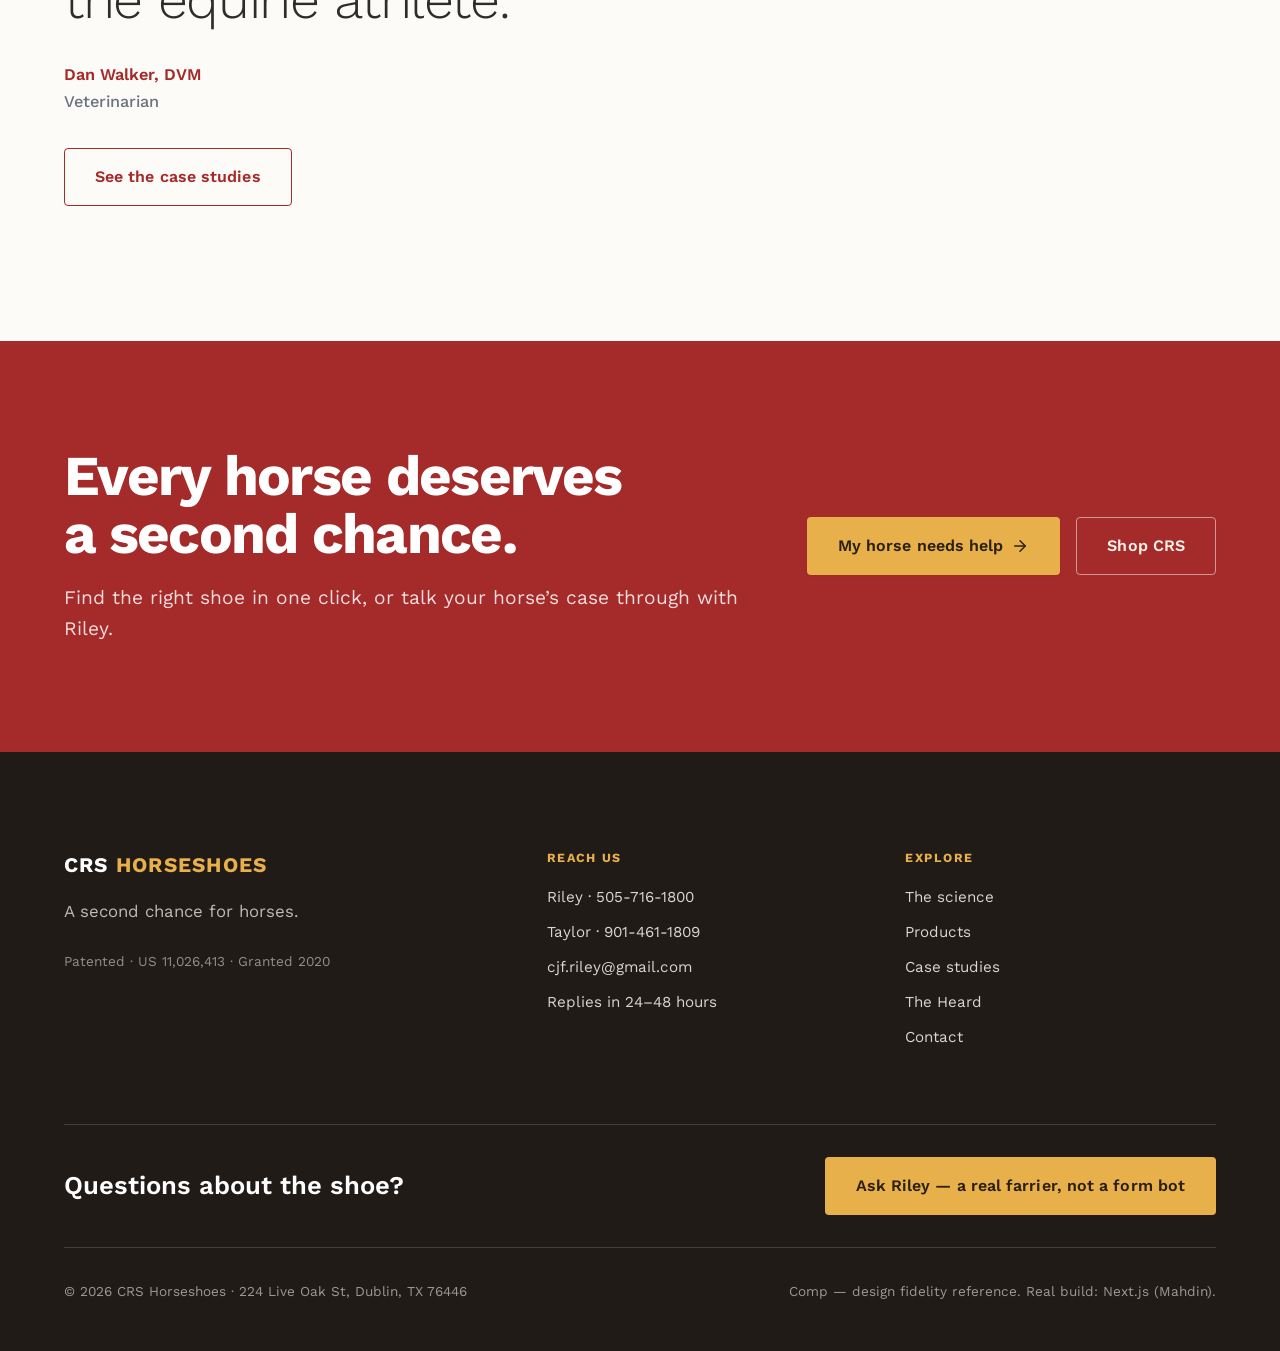
==== commit 559c247c: "Round 14: zero repeated videos Co-Authored-By: Claude Opus 5.5 <noreply@anthropic.com>" ====
--- a/about.html
+++ b/about.html
@@ -72,10 +72,10 @@
           <p class="pull">The horses began to respond favorably.</p><!-- [VERBATIM] as pull -->
         </div>
         <div>
-          <div class="how-media ph-host yt" role="button" tabindex="0" data-yt="NS4LL1KDZxU" data-vtitle="CRS Horseshoes origin story" aria-label="Play: CRS Horseshoes origin story" style="aspect-ratio:16/9">
+          <!-- R14 zero repeats --><a class="how-media ph-host still-link" href="home.html" style="aspect-ratio:16/9" aria-label="Watch the CRS story on the homepage">
           <img class="ph-img" src="assets/yt-origin-story.jpg" alt="" loading="lazy">
-          <div class="play"><svg viewBox="0 0 24 24" fill="currentColor"><polygon points="5 3 19 12 5 21 5 3"/></svg></div>
-        </div>
+          <span class="spot-label">Watch the story on the homepage &rarr;</span>
+        </a>
         </div>
       </div>
     </div>
--- a/upgrade.css
+++ b/upgrade.css
@@ -680,3 +680,39 @@
 :is(.g-dark,.g-red,.g-deepred) :is(.card,.step,.order-card,.film-card,.story-card2,.buy-panel,.doc,.guarantee) :is(h1,h2,h3,h4,h5,p,.lead,.body,li){color:var(--color-text)}
 :is(.g-dark,.g-red,.g-deepred) :is(.card,.step,.order-card,.film-card,.story-card2,.buy-panel,.doc,.guarantee) .muted{color:var(--color-text-muted)}
 :is(.g-dark,.g-red,.g-deepred) :is(.card,.step) .eyebrow,:is(.g-dark,.g-red,.g-deepred) .card .tile-label{color:var(--color-primary)}
+
+/* ── Round 11: shoot testimonials ── */
+.film-q{margin:8px 0 0;font-size:.95rem;line-height:1.45;color:var(--color-text-muted)}
+.pull-q{margin:var(--s-4) 0 var(--s-6);font-size:clamp(1.6rem,2.6vw,2.4rem);font-weight:300;line-height:1.15;letter-spacing:-.02em;color:inherit}
+.pull-q.sm{font-size:clamp(1.15rem,1.6vw,1.4rem);margin:0 0 var(--s-4)}
+.how-media{position:relative}
+.film-row.two{grid-template-columns:1fr 1fr}
+@media (max-width:640px){.film-row.two{display:flex}}
+.pull-q::before{content:none}.pull-q{max-width:22ch}
+/* interview thumbnails: play button bottom-left in CRS red so it never sits on a face */
+:is(.film-media,.how-media) .play{inset:auto auto 14px 14px;margin:0;width:56px;height:56px;background:var(--color-primary);color:#fff}
+:is(.film-media,.how-media) .play svg{width:20px;height:20px}
+:is(.film-media,.how-media)[role=button]:hover .play{background:var(--color-primary-dark);color:#fff}
+.how-media .play{width:68px;height:68px;inset:auto auto 20px 20px}
+.spot-img.yt .play{inset:auto auto 20px 20px;margin:0;width:68px;height:68px;background:var(--color-primary);color:#fff}
+.spot-img.yt:hover .play{background:var(--color-primary-dark);color:#fff}
+a.spot-img{display:block}
+/* ── Round 13: quote cards (still + quote; the video plays on Reviews) ── */
+.q-row{display:grid;grid-template-columns:repeat(3,1fr);gap:var(--s-6)}
+.q-card{display:flex;flex-direction:column;background:var(--color-surface);border:1px solid var(--color-border);border-radius:var(--r-md);overflow:hidden;color:var(--color-text);transition:transform var(--t) var(--ease),box-shadow var(--t) var(--ease)}
+.q-card:hover{transform:translateY(-4px);box-shadow:var(--shadow-lg)}
+.q-img{position:relative;aspect-ratio:16/10}
+.q-card .q-text{margin:var(--s-6) var(--s-6) var(--s-3);font-size:clamp(1.15rem,1.5vw,1.35rem);font-weight:300;line-height:1.3;max-width:none}
+.q-card .q-text::before{content:none}
+.q-who{margin:0 var(--s-6);font-size:.8rem;font-weight:600;letter-spacing:.06em;text-transform:uppercase;color:var(--color-text-muted)}
+.q-card .film-buy{margin:auto var(--s-6) var(--s-6);padding-top:var(--s-4)}
+.q-card:hover .film-buy svg{transform:translateX(4px)}
+.still-link{display:block}
+@media (max-width:860px){.q-row{grid-template-columns:1fr}}
+.q-card .film-buy{display:inline-flex;align-items:center;gap:6px;font-size:.88rem;font-weight:700;color:var(--color-primary)}.q-card .film-buy svg{width:15px;height:15px;transition:transform var(--t) var(--ease)}
+.q-row.four{grid-template-columns:repeat(4,1fr)}
+@media (max-width:1100px){.q-row.four{grid-template-columns:1fr 1fr}}
+@media (max-width:640px){.q-row.four{grid-template-columns:1fr}}
+a.spot-img,.still-link{position:relative}
+@media (max-width:640px){.q-row,.q-row.four{display:flex;overflow-x:auto;scroll-snap-type:x mandatory;gap:var(--s-4);margin-inline:calc(-1*var(--gutter,16px));padding-inline:var(--gutter,16px);padding-bottom:var(--s-2)}
+  .q-row>*{flex:0 0 80%;scroll-snap-align:start}}
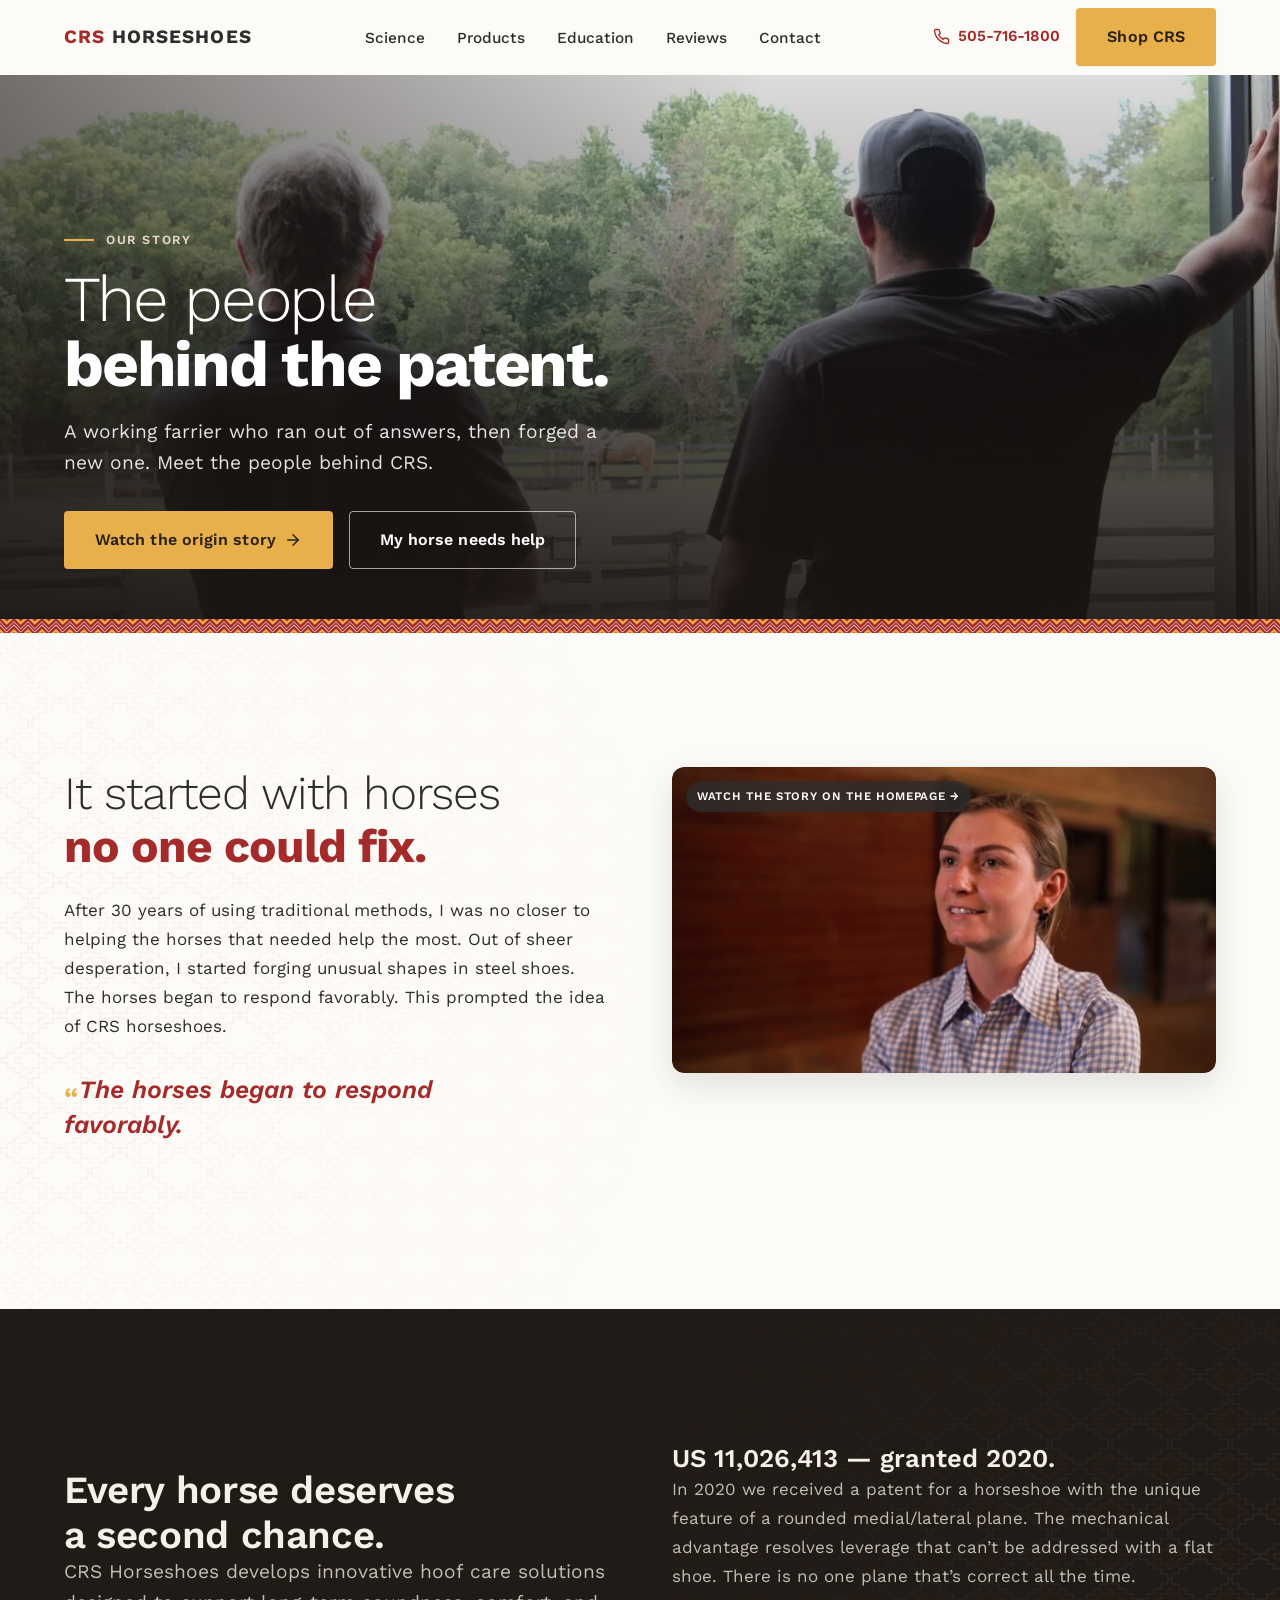
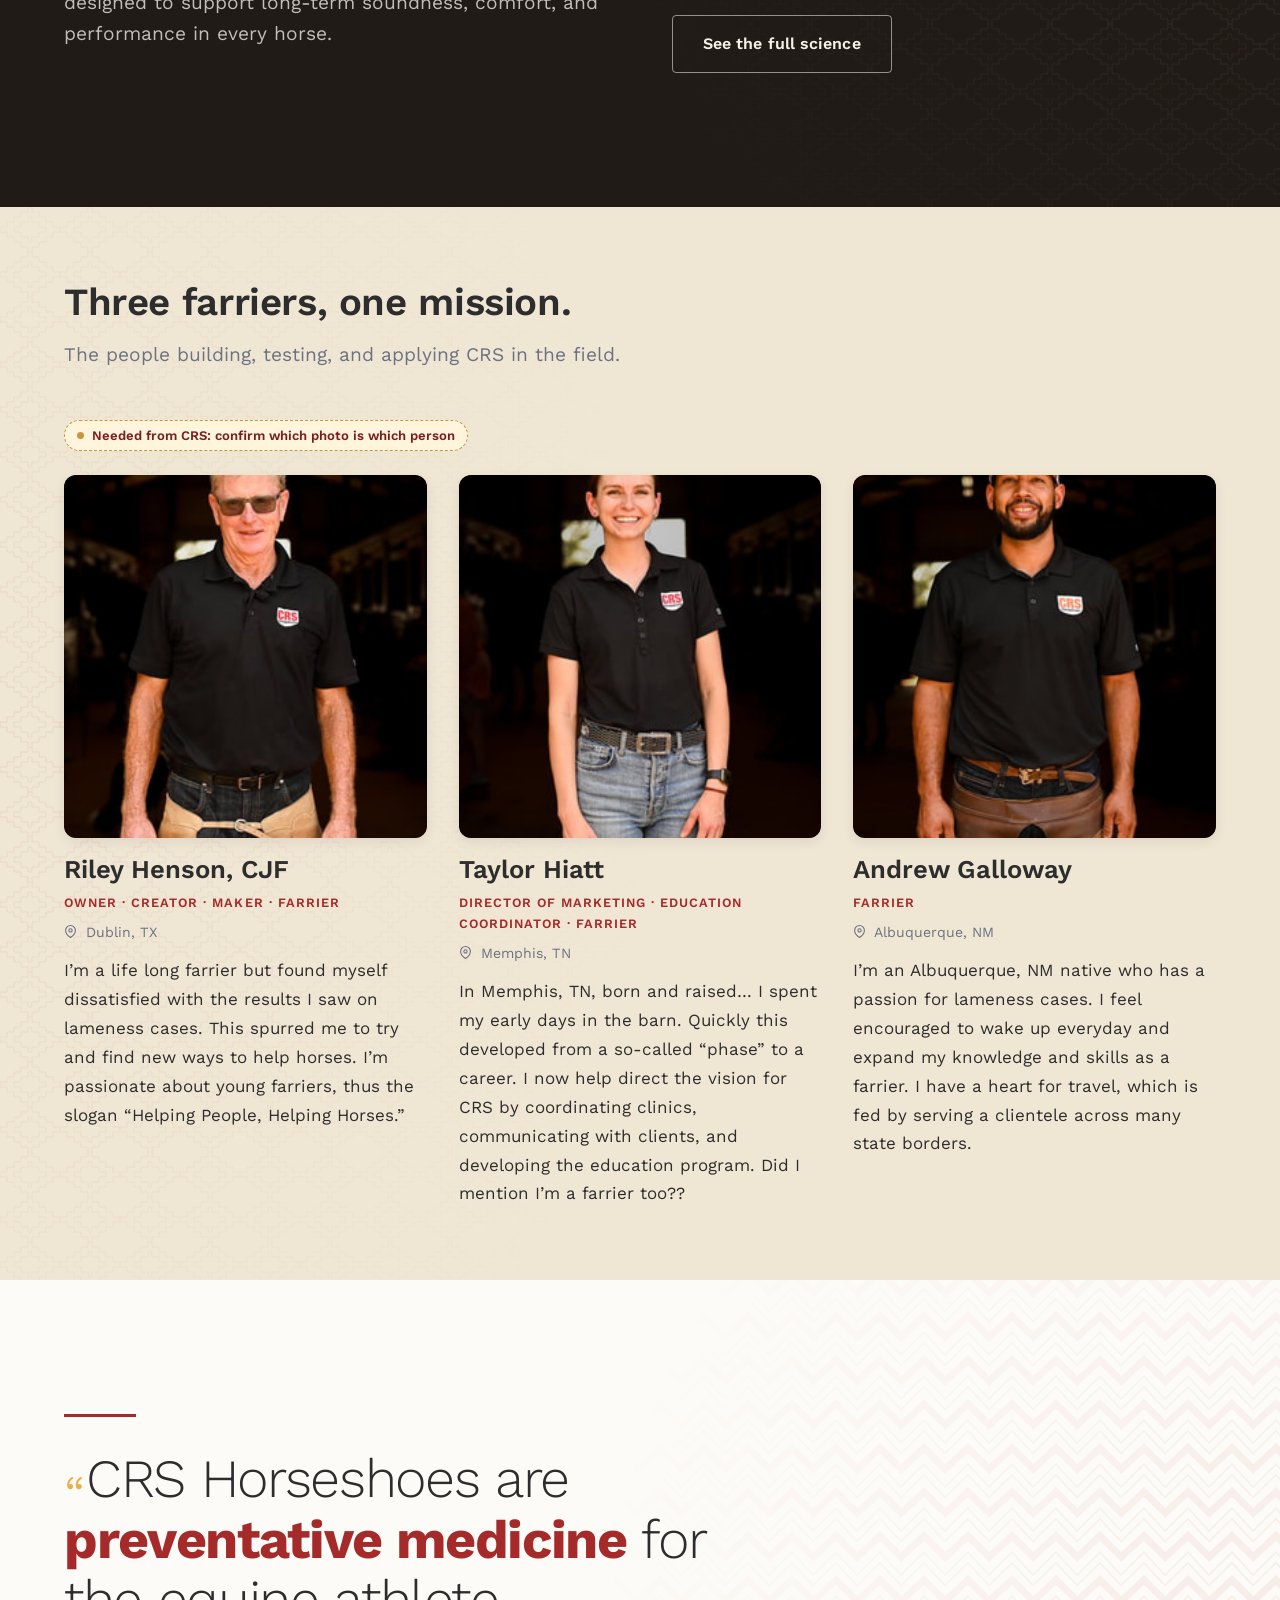
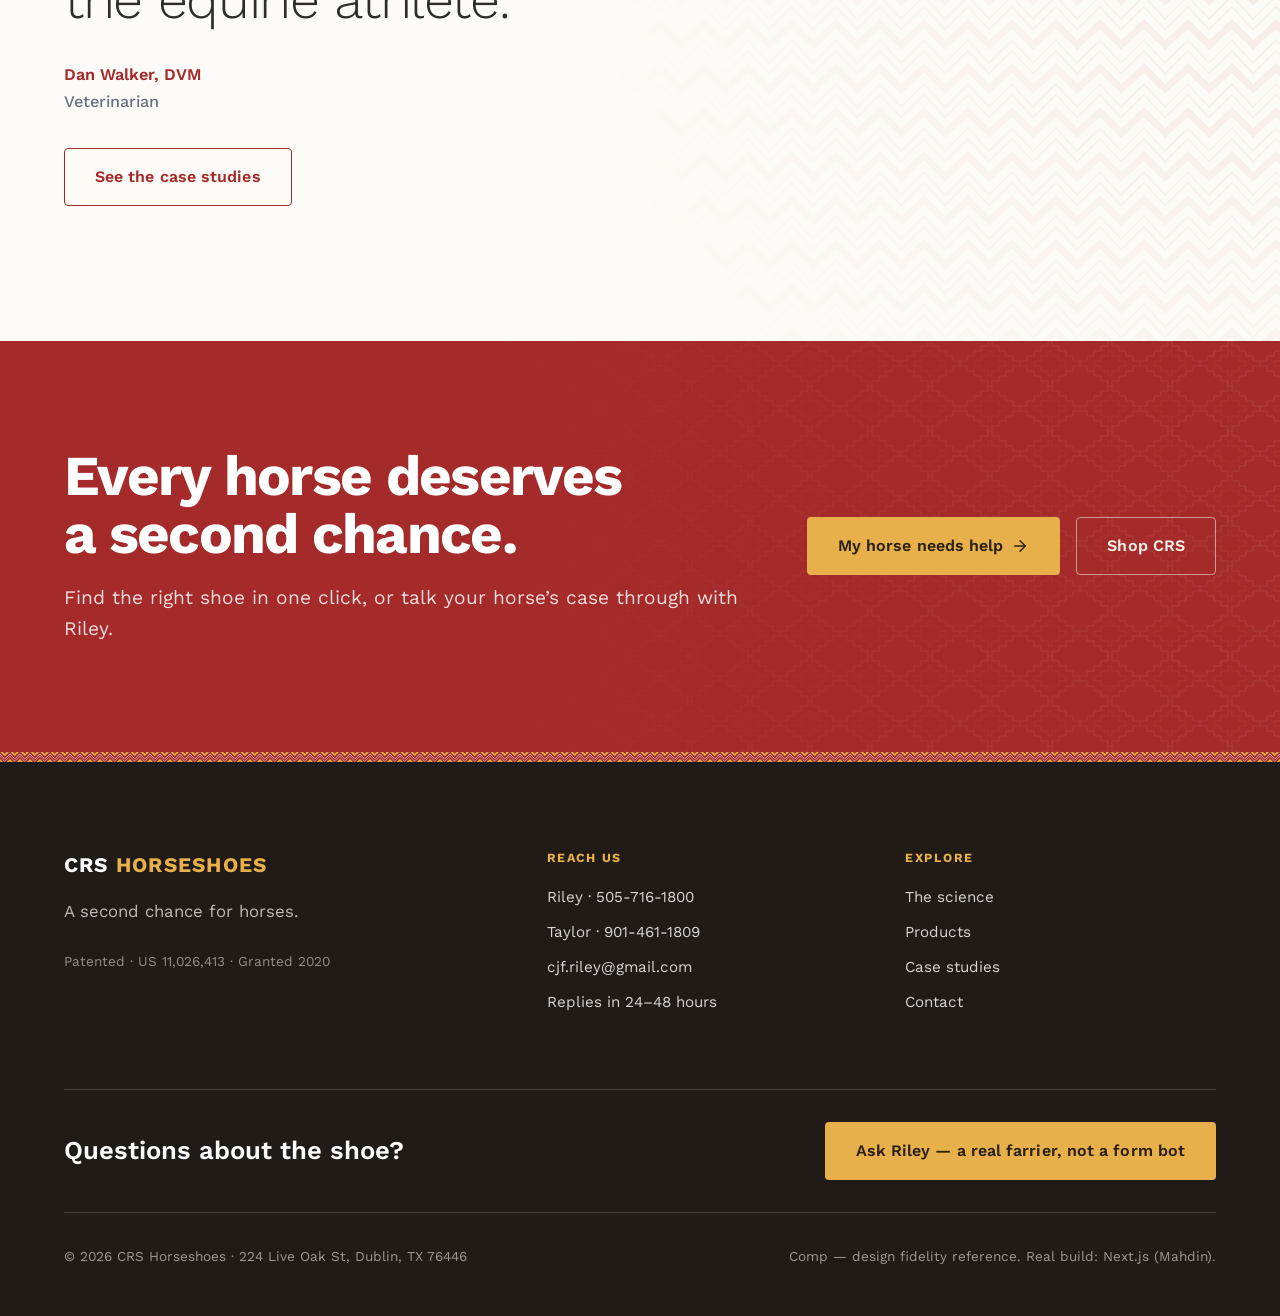
==== commit 954c76bb: "Round 15: brand texture; The Heard + article hidden for launch Co-Authored-By: Claude Opus 5.5 <nore" ====
--- a/about.html
+++ b/about.html
@@ -30,7 +30,6 @@
         <li><a href="products.html">Products</a></li>
         <li><a href="education.html">Education</a></li>
         <li><a href="reviews.html">Reviews</a></li>
-        <li><a href="the-heard.html">The Heard</a></li>
         <li><a href="contact.html">Contact</a></li>
       </ul>
       <div class="nav-cta">
@@ -203,7 +202,6 @@
         <a href="science.html">The science</a>
         <a href="products.html">Products</a>
         <a href="reviews.html">Case studies</a>
-        <a href="the-heard.html">The Heard</a>
         <a href="contact.html">Contact</a>
       </div>
     </div>
--- a/upgrade.css
+++ b/upgrade.css
@@ -716,3 +716,35 @@
 a.spot-img,.still-link{position:relative}
 @media (max-width:640px){.q-row,.q-row.four{display:flex;overflow-x:auto;scroll-snap-type:x mandatory;gap:var(--s-4);margin-inline:calc(-1*var(--gutter,16px));padding-inline:var(--gutter,16px);padding-bottom:var(--s-2)}
   .q-row>*{flex:0 0 80%;scroll-snap-align:start}}
+
+
+/* ── Round 15: brand texture (Chris's two tiles: chevron weave = P1, stepped diamond = P2) ──
+   Faint, masked to one edge so text sits on clean ground; alternates pattern + side section to section. */
+:root{
+  --tx-p1-red:url("data:image/svg+xml,%3Csvg xmlns=%22http://www.w3.org/2000/svg%22 width=%2250%22 height=%2250%22%3E%3Cpath fill=%22%23A52A2A%22 d=%22m3.522 0 18.81 18.601 1.6 1.735L45.961 0H34.149L24.2 9.182 14.918 0ZM.064 35.31 0 35.366v11.15L3.522 50H14.92Zm49.935.057L34.148 50h11.814l3.91-3.61.127.127z%22/%3E%3Cpath fill=%22%238a5a1e%22 d=%22M0 7.828v2.95L22.474 35.09l-.008.01.27.274 1.034 1.117.037-.036.067.069 26.062-25.815.064.069v-2.95L23.899 33.68Zm0 12.13v2.95L22.474 47.22l-.008.01.268.271 1.036 1.12.037-.035.067.067L49.936 22.84l.063.068v-2.95l-26.1 25.852Z%22/%3E%3C/svg%3E");
+  --tx-p2-red:url("data:image/svg+xml,%3Csvg xmlns=%22http://www.w3.org/2000/svg%22 width=%2260%22 height=%2245%22%3E%3Cpath fill=%22none%22 stroke=%22%23A52A2A%22 d=%22M27.948 45h4.104v-5h7.028v-5h6.861v-5h7.028v-5h7.027v-5H52.97v-5h-7.028v-5H39.08V5h-7.027V0h-4.105v5H20.92v5h-6.861v5H7.032v5H.003v5h7.029v5h7.027v5h6.861v5h7.028z%22/%3E%3Cpath fill=%22none%22 stroke=%22%238a5a1e%22 d=%22M38.939 20v-5h-7.028v-5h-3.822v5h-7.028v5h-7.027v5h7.027v5h7.028v5h3.822v-5h7.028v-5h7.028v-5Z%22/%3E%3C/svg%3E");
+  --tx-p1-cream:url("data:image/svg+xml,%3Csvg xmlns=%22http://www.w3.org/2000/svg%22 width=%2250%22 height=%2250%22%3E%3Cpath fill=%22%23FDFBF7%22 d=%22m3.522 0 18.81 18.601 1.6 1.735L45.961 0H34.149L24.2 9.182 14.918 0ZM.064 35.31 0 35.366v11.15L3.522 50H14.92Zm49.935.057L34.148 50h11.814l3.91-3.61.127.127z%22/%3E%3Cpath fill=%22%23E8B04B%22 d=%22M0 7.828v2.95L22.474 35.09l-.008.01.27.274 1.034 1.117.037-.036.067.069 26.062-25.815.064.069v-2.95L23.899 33.68Zm0 12.13v2.95L22.474 47.22l-.008.01.268.271 1.036 1.12.037-.035.067.067L49.936 22.84l.063.068v-2.95l-26.1 25.852Z%22/%3E%3C/svg%3E");
+  --tx-p2-cream:url("data:image/svg+xml,%3Csvg xmlns=%22http://www.w3.org/2000/svg%22 width=%2260%22 height=%2245%22%3E%3Cpath fill=%22none%22 stroke=%22%23FDFBF7%22 d=%22M27.948 45h4.104v-5h7.028v-5h6.861v-5h7.028v-5h7.027v-5H52.97v-5h-7.028v-5H39.08V5h-7.027V0h-4.105v5H20.92v5h-6.861v5H7.032v5H.003v5h7.029v5h7.027v5h6.861v5h7.028z%22/%3E%3Cpath fill=%22none%22 stroke=%22%23E8B04B%22 d=%22M38.939 20v-5h-7.028v-5h-3.822v5h-7.028v5h-7.027v5h7.027v5h7.028v5h3.822v-5h7.028v-5h7.028v-5Z%22/%3E%3C/svg%3E");
+  --tx-trim:url("data:image/svg+xml,%3Csvg xmlns=%22http://www.w3.org/2000/svg%22 width=%2250%22 height=%2250%22%3E%3Crect width=%22100%25%22 height=%22100%25%22 fill=%22%23A52A2A%22/%3E%3Cpath fill=%22%23E8B04B%22 d=%22m3.522 0 18.81 18.601 1.6 1.735L45.961 0H34.149L24.2 9.182 14.918 0ZM.064 35.31 0 35.366v11.15L3.522 50H14.92Zm49.935.057L34.148 50h11.814l3.91-3.61.127.127z%22/%3E%3Cpath fill=%22%23FDFBF7%22 d=%22M0 7.828v2.95L22.474 35.09l-.008.01.27.274 1.034 1.117.037-.036.067.069 26.062-25.815.064.069v-2.95L23.899 33.68Zm0 12.13v2.95L22.474 47.22l-.008.01.268.271 1.036 1.12.037-.035.067.067L49.936 22.84l.063.068v-2.95l-26.1 25.852Z%22/%3E%3C/svg%3E");
+}
+main>section:is(.g-dark,.g-red,.g-deepred,.g-cream,.g-cream-light,.g-ivory){position:relative;isolation:isolate}
+main>section:is(.g-dark,.g-red,.g-deepred,.g-cream,.g-cream-light,.g-ivory)::before{content:"";position:absolute;inset:0;z-index:-1;pointer-events:none;
+  background-size:44px 44px;opacity:var(--tx-o,.06);
+  -webkit-mask-image:radial-gradient(ellipse 55% 95% at 100% 50%,#000 0%,transparent 100%);mask-image:radial-gradient(ellipse 55% 95% at 100% 50%,#000 0%,transparent 100%)}
+main>section:nth-of-type(even)::before{-webkit-mask-image:radial-gradient(ellipse 55% 95% at 0% 50%,#000 0%,transparent 100%);mask-image:radial-gradient(ellipse 55% 95% at 0% 50%,#000 0%,transparent 100%)}
+main>section:is(.g-cream,.g-cream-light,.g-ivory)::before{background-image:var(--tx-p1-red);--tx-o:.07}
+main>section:is(.g-cream,.g-cream-light,.g-ivory):nth-of-type(even)::before{background-image:var(--tx-p2-red);background-size:60px 45px;--tx-o:.09}
+main>section.g-dark::before{background-image:var(--tx-p2-cream);background-size:60px 45px;--tx-o:.08}
+main>section.g-dark:nth-of-type(even)::before{background-image:var(--tx-p1-cream);background-size:44px 44px;--tx-o:.06}
+main>section:is(.g-red,.g-deepred)::before{background-image:var(--tx-p1-cream);--tx-o:.09}
+main>section:is(.g-red,.g-deepred):nth-of-type(even)::before{background-image:var(--tx-p2-cream);background-size:60px 45px;--tx-o:.1}
+/* closing red band: the weave across the whole band, not just one edge */
+main>section.u-cta::before{-webkit-mask-image:linear-gradient(90deg,transparent 30%,#000);mask-image:linear-gradient(90deg,transparent 30%,#000)}
+/* top of every page: a woven trim under the film hero, and over the footer */
+:is(.page-film,.hero-film){border-bottom:0}
+:is(.page-film,.hero-film)::after{content:"";position:absolute;left:0;right:0;bottom:0;height:14px;z-index:5;background:var(--tx-trim) 0 0/14px 14px repeat-x;pointer-events:none}
+footer{position:relative}
+footer::before{content:"";position:absolute;left:0;right:0;top:0;height:10px;background:var(--tx-trim) 0 0/10px 10px repeat-x}
+@media (max-width:860px){main>section::before{background-size:34px 34px}}
+.hidden-note{background:#FFF4D6;border-bottom:1px solid #E8B04B;color:#4a3a12;font-size:.92rem;padding:12px 0}
+.hidden-note b{color:#7a5a12}
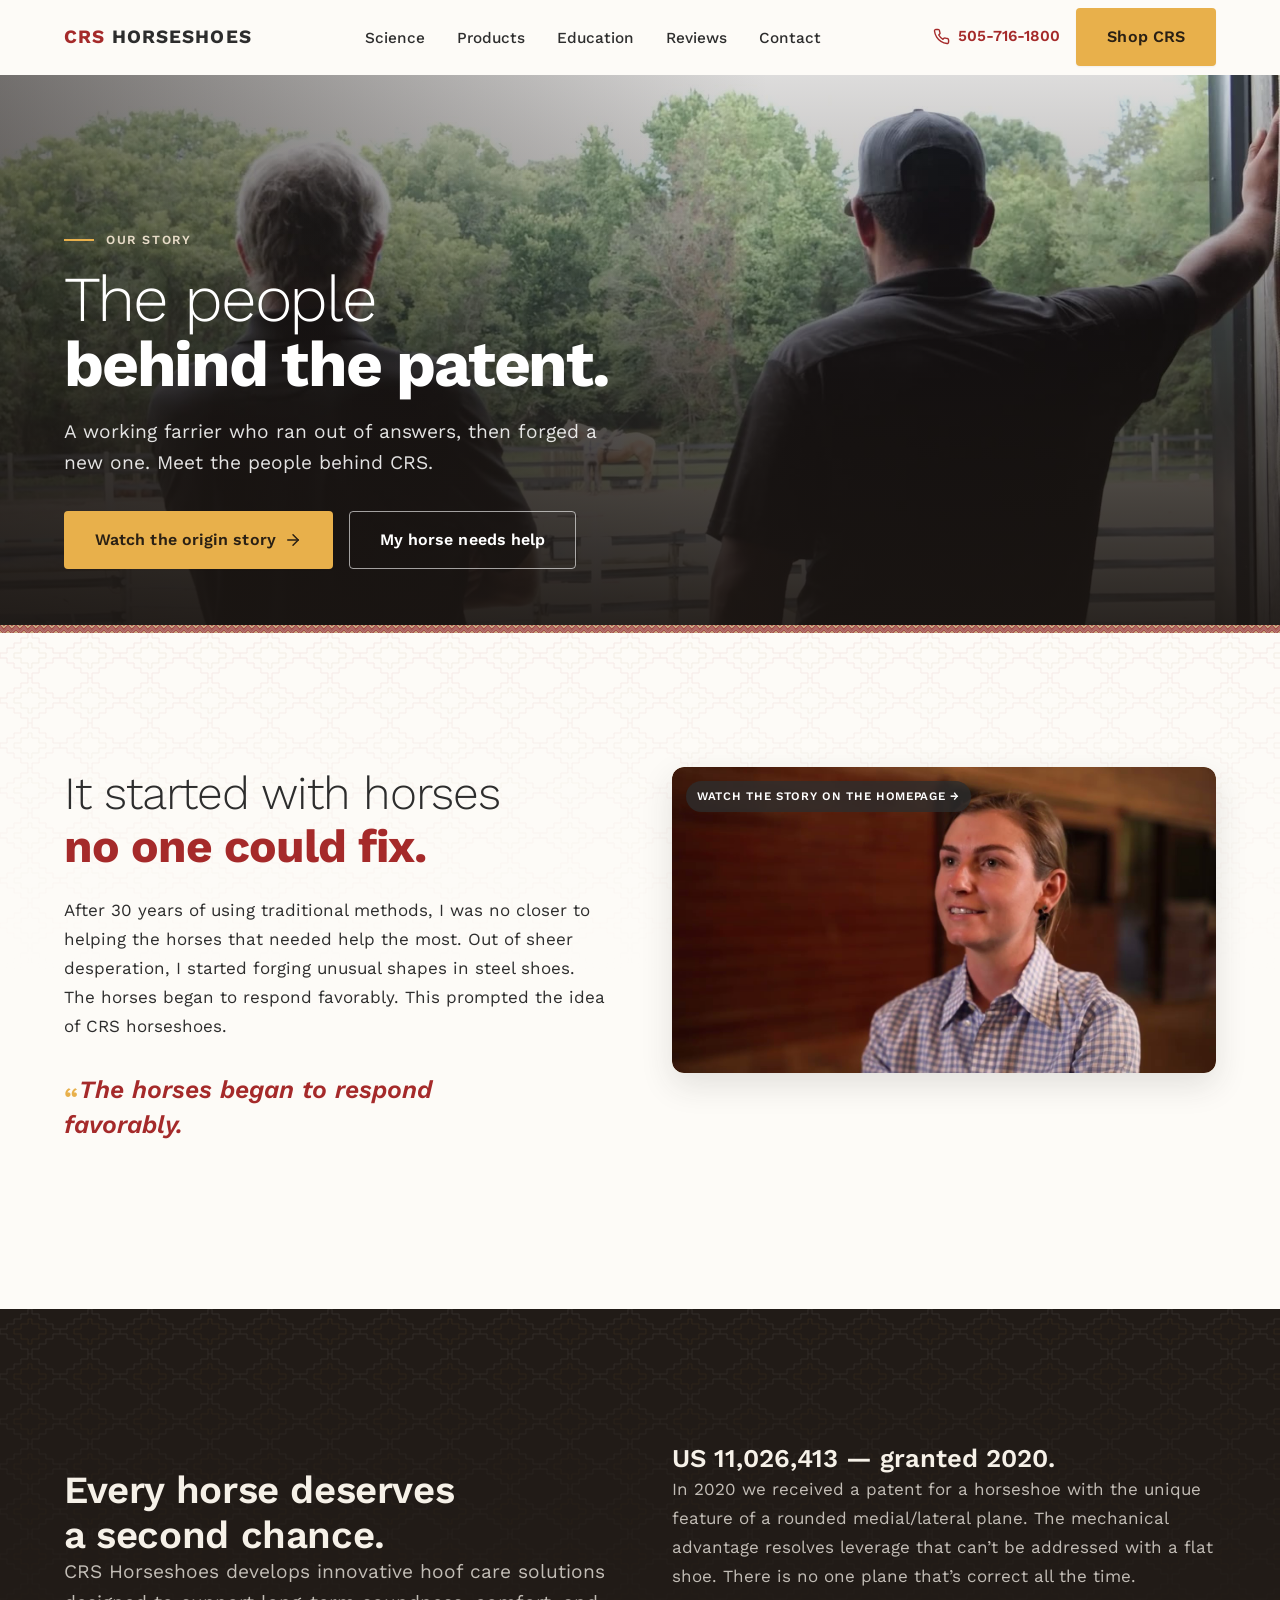
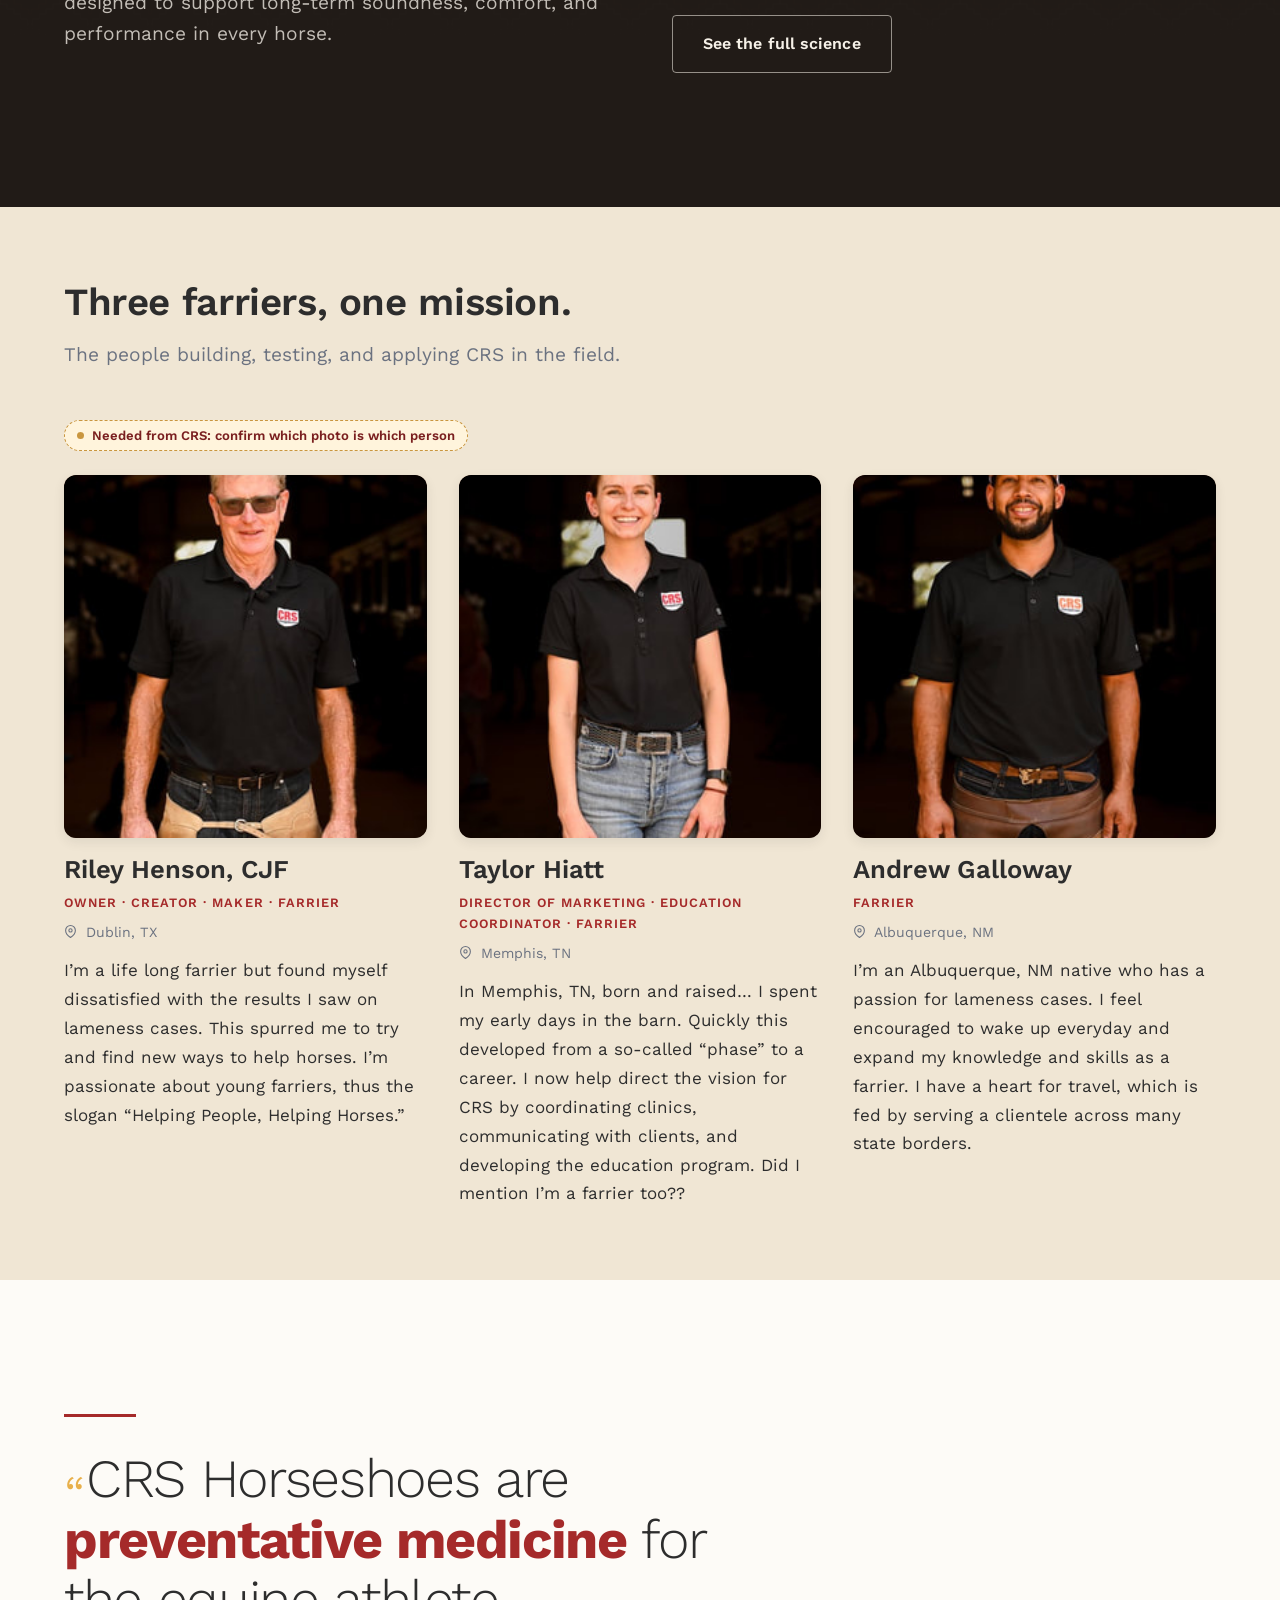
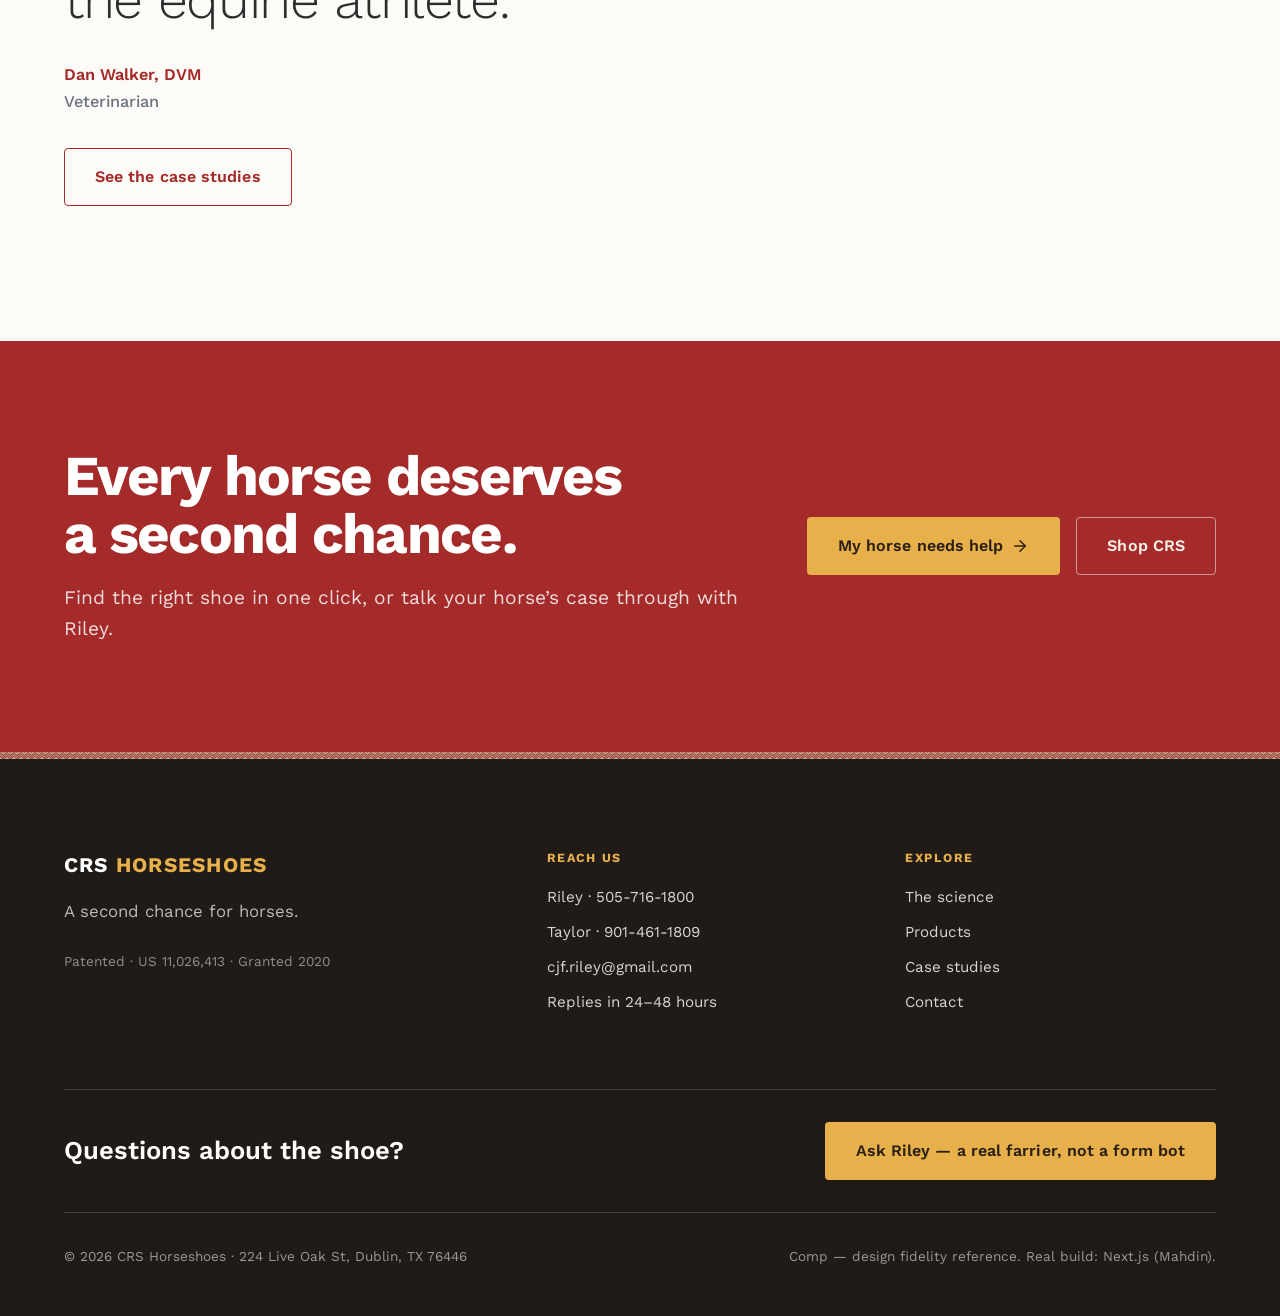
==== commit aa37a7e8: "R18: pattern rules site-wide Co-Authored-By: Claude Opus 5.5 <noreply@anthropic.com>" ====
--- a/about.html
+++ b/about.html
@@ -58,7 +58,7 @@
     </div>
   </section>
 
-  <section class="u-exhale g-ivory" id="story">
+  <section class="tx-head u-exhale g-ivory" id="story">
     <div class="container">
       <div class="story-grid">
         <div>
@@ -79,7 +79,7 @@
       </div>
     </div>
   </section>
-  <section class="u-exhale g-dark">
+  <section class="tx-head u-exhale g-dark">
     <div class="container">
       <div class="grid-2">
         <div>
--- a/upgrade.css
+++ b/upgrade.css
@@ -748,3 +748,30 @@
 @media (max-width:860px){main>section::before{background-size:34px 34px}}
 .hidden-note{background:#FFF4D6;border-bottom:1px solid #E8B04B;color:#4a3a12;font-size:.92rem;padding:12px 0}
 .hidden-note b{color:#7a5a12}
+
+/* ── Round 16: lighter, thinner trim; trim as a divider; full-width texture on key home sections ── */
+:root{--tx-trim-soft:url("data:image/svg+xml,%3Csvg xmlns=%22http://www.w3.org/2000/svg%22 width=%2250%22 height=%2250%22%3E%3Crect width=%22100%25%22 height=%22100%25%22 fill=%22%23B9524C%22/%3E%3Cpath fill=%22%23F2D9A4%22 d=%22m3.522 0 18.81 18.601 1.6 1.735L45.961 0H34.149L24.2 9.182 14.918 0ZM.064 35.31 0 35.366v11.15L3.522 50H14.92Zm49.935.057L34.148 50h11.814l3.91-3.61.127.127z%22/%3E%3Cpath fill=%22%23FDFBF7%22 d=%22M0 7.828v2.95L22.474 35.09l-.008.01.27.274 1.034 1.117.037-.036.067.069 26.062-25.815.064.069v-2.95L23.899 33.68Zm0 12.13v2.95L22.474 47.22l-.008.01.268.271 1.036 1.12.037-.035.067.067L49.936 22.84l.063.068v-2.95l-26.1 25.852Z%22/%3E%3C/svg%3E")}
+:is(.page-film,.hero-film)::after{height:8px;background:var(--tx-trim-soft) 0 0/8px 8px repeat-x;opacity:.85}
+footer::before{height:7px;background:var(--tx-trim-soft) 0 0/7px 7px repeat-x;opacity:.85}
+main>section.trim-top::after{content:"";position:absolute;left:0;right:0;top:0;height:7px;z-index:2;background:var(--tx-trim-soft) 0 0/7px 7px repeat-x;opacity:.8;pointer-events:none}
+/* full width, even and light */
+main>section.tx-full::before{-webkit-mask-image:none;mask-image:none;--tx-o:.045}
+/* strongest at the right, carried all the way across at a whisper */
+main>section.tx-sweep::before{-webkit-mask-image:linear-gradient(270deg,#000 0%,rgba(0,0,0,.35) 55%,rgba(0,0,0,.18) 100%);mask-image:linear-gradient(270deg,#000 0%,rgba(0,0,0,.35) 55%,rgba(0,0,0,.18) 100%)}
+/* full width at the top, fading out as it drops below the headline / art */
+main>section.tx-fade::before{-webkit-mask-image:linear-gradient(180deg,#000 0%,rgba(0,0,0,.6) 40%,transparent 82%);mask-image:linear-gradient(180deg,#000 0%,rgba(0,0,0,.6) 40%,transparent 82%)}
+main>section#buy.tx-fade::before{-webkit-mask-image:linear-gradient(180deg,#000 0%,rgba(0,0,0,.5) 18%,transparent 40%);mask-image:linear-gradient(180deg,#000 0%,rgba(0,0,0,.5) 18%,transparent 40%)}
+
+/* ── Round 17: calmer texture — patterns only at the top of the page, nothing behind the lower sections ── */
+main>section.tx-none::before{content:none}
+/* statement: faint at the top, gone to zero before the red band so the two patterns never touch */
+main>section.tx-top::before{--tx-o:.06;-webkit-mask-image:linear-gradient(180deg,#000 0%,rgba(0,0,0,.4) 45%,transparent 80%);mask-image:linear-gradient(180deg,#000 0%,rgba(0,0,0,.4) 45%,transparent 80%)}
+main>section#help.tx-sweep::before{--tx-o:.1}
+
+/* ── Round 18: pattern rules site-wide ──
+   1 patterns mark moments: off by default, opt in with a tx-* class (2-3 per page, near the top)
+   2 behind headlines only, never cards/forms/prices/video  3 always faded at the edges
+   4 one treatment per spot  5 faint (5-10%)  6 woven trim only under the hero, over the footer, and once on home */
+main>section:not(.tx-top,.tx-head,.tx-fade,.tx-sweep,.tx-full)::before{content:none}
+/* tx-head: sits behind the section headline and is gone before the content starts */
+main>section.tx-head::before{-webkit-mask-image:linear-gradient(180deg,#000 0,rgba(0,0,0,.45) 160px,transparent 360px);mask-image:linear-gradient(180deg,#000 0,rgba(0,0,0,.45) 160px,transparent 360px)}
